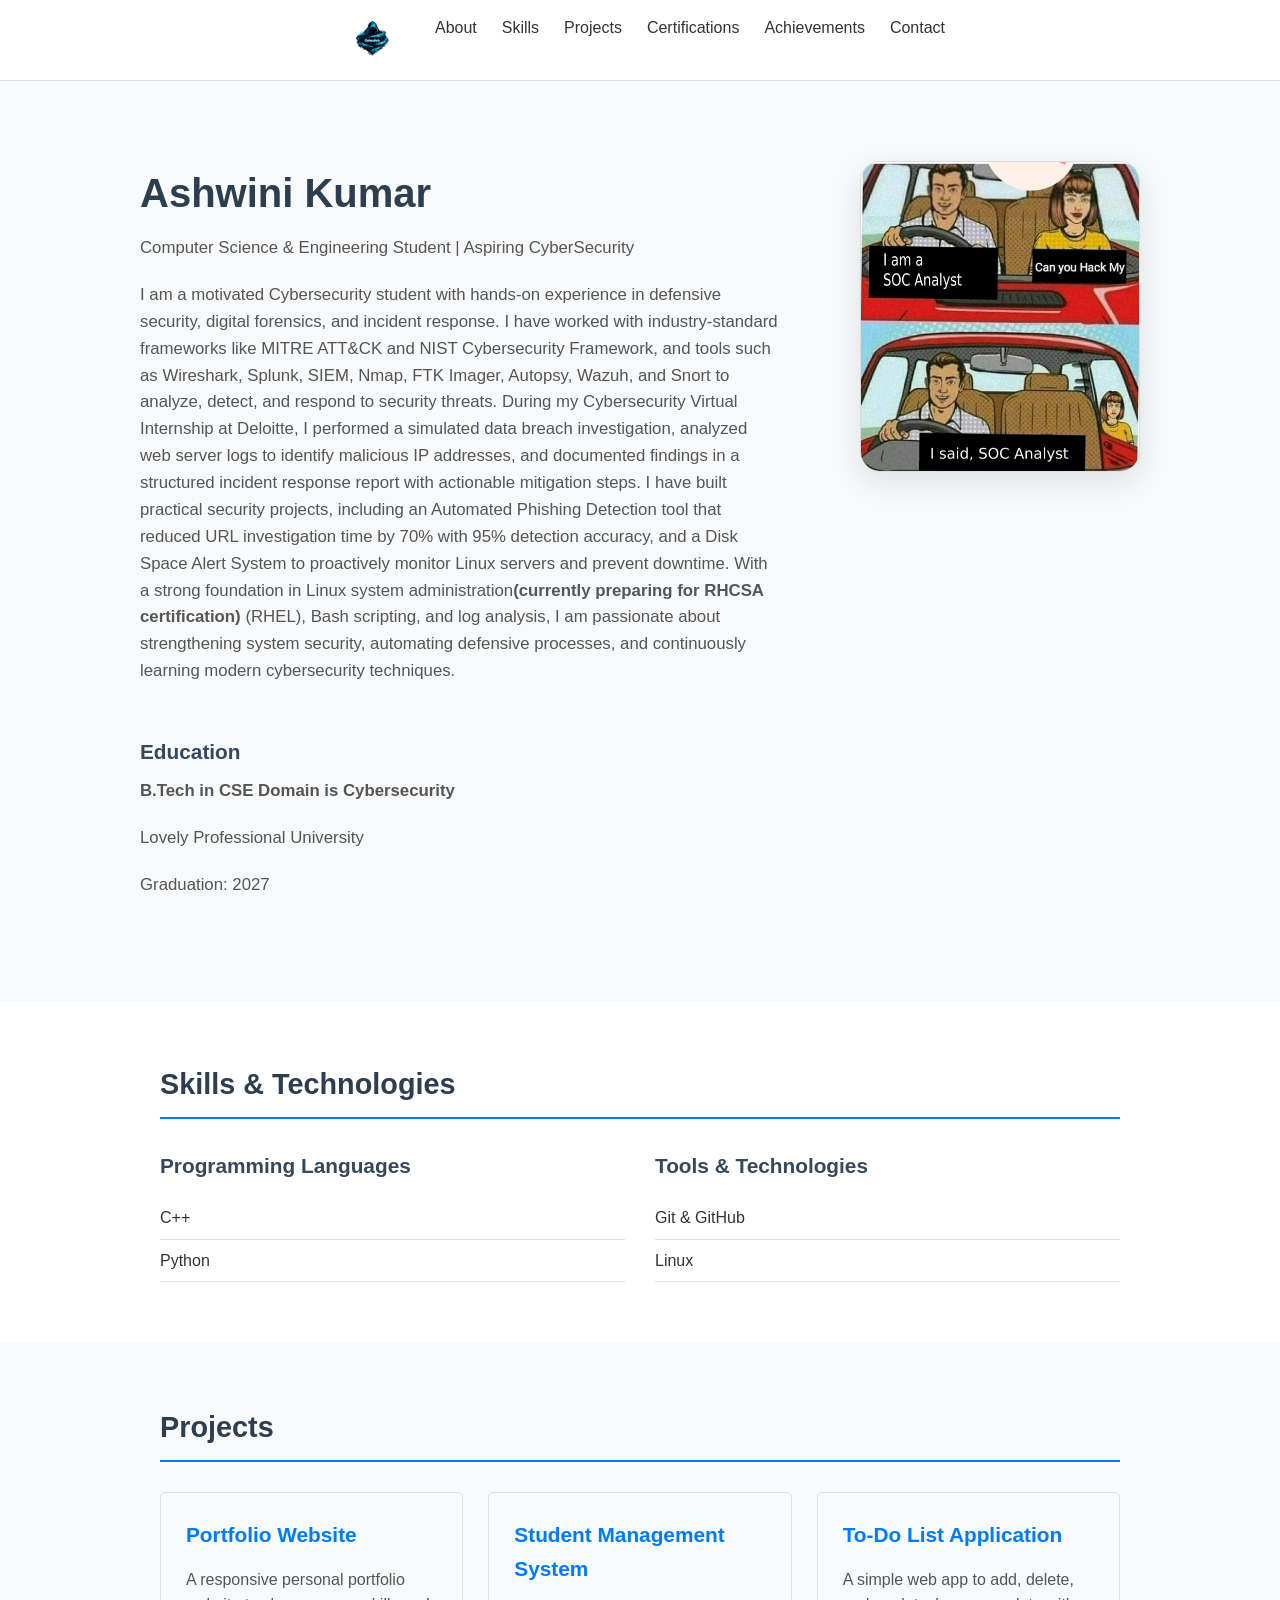
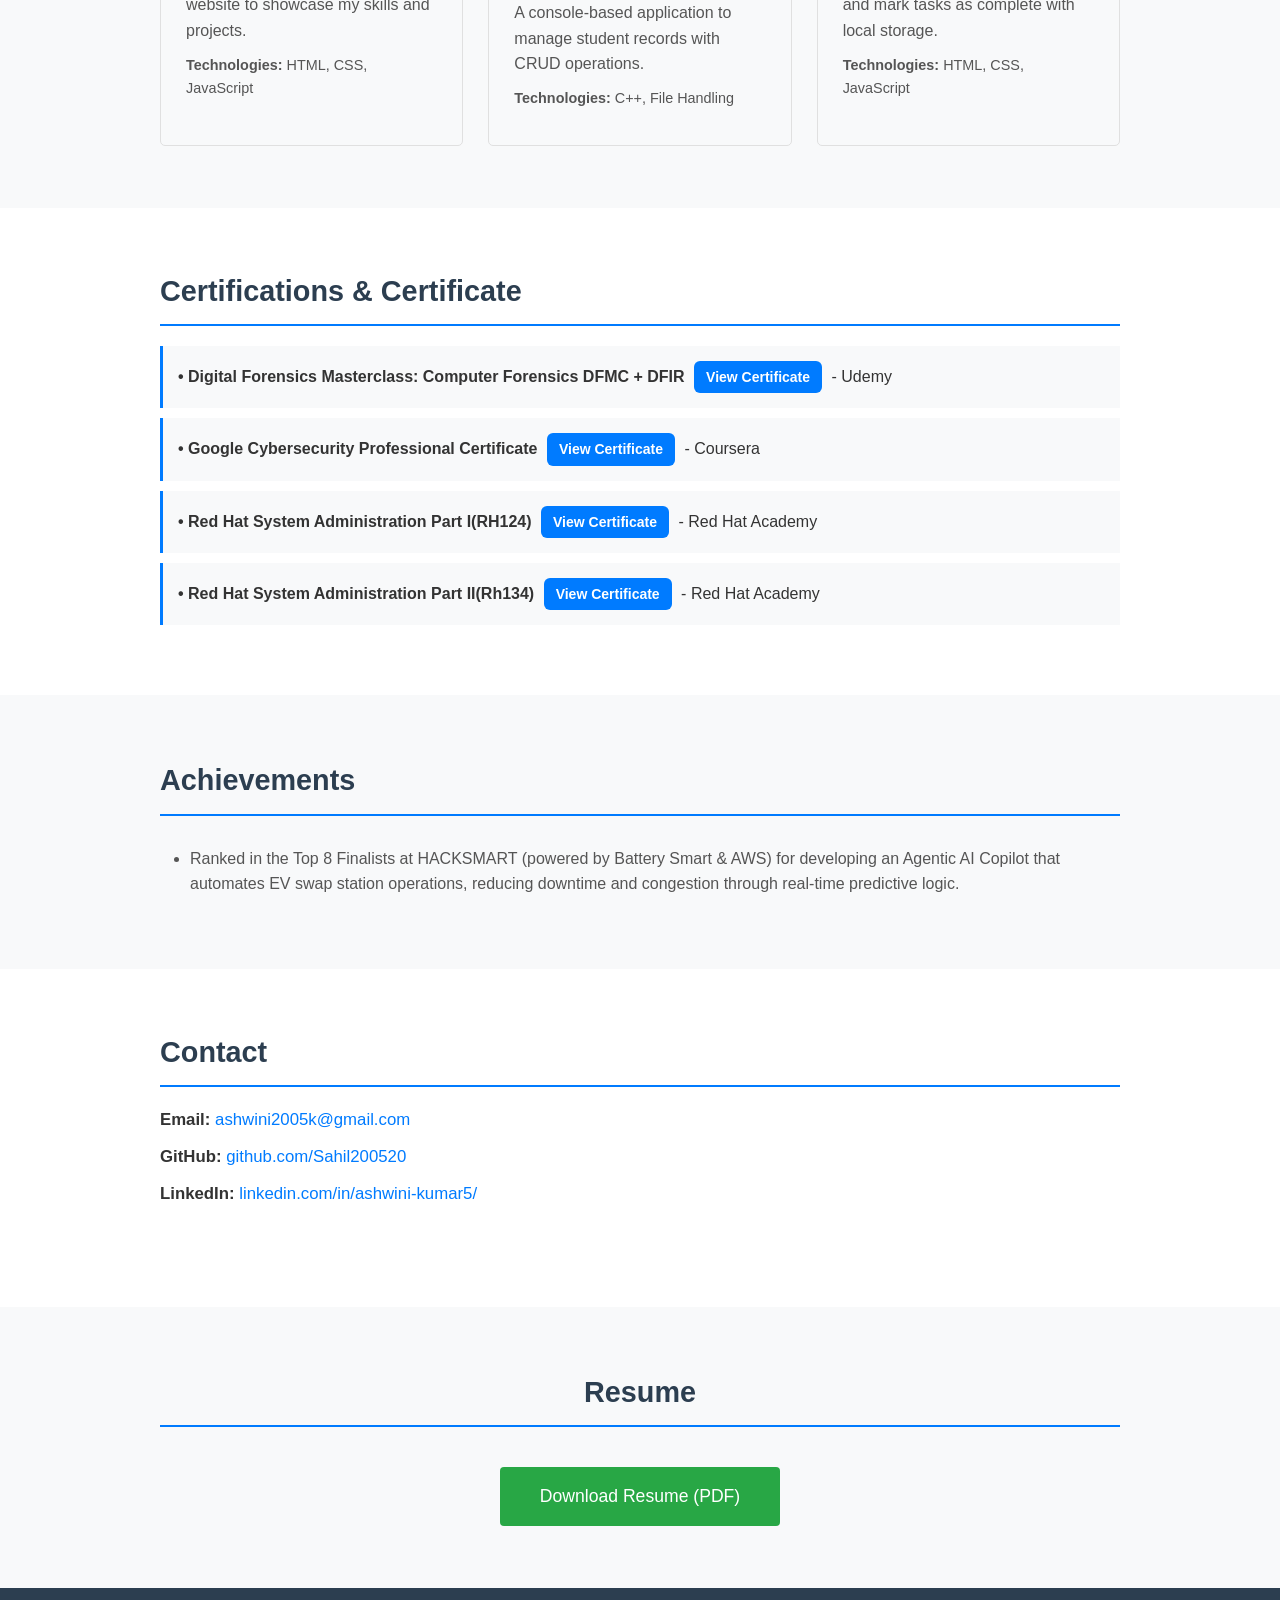
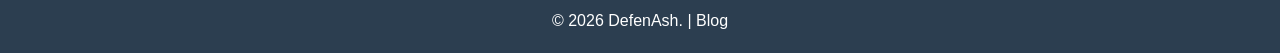
==== index.html @ 57b4921a "Added a logo" ====
<!DOCTYPE html>
<html lang="en">
<head>
    <meta charset="UTF-8">
    <meta name="viewport" content="width=device-width, initial-scale=1.0">
    <title>My Portfolio</title>
    <link rel="stylesheet" href="styles.css">
</head>
<body>
    <!-- Navigation -->
    <nav>
        <div class="container">
            <ul class="nav-links">
            <div class="logo">
                <a href="#about">
                <img src="logo.png" alt="DefenAsh Logo" class="site-logo">
                </a>
            </div>
                <li><a href="#about">About</a></li>
                <li><a href="#skills">Skills</a></li>
                <li><a href="#projects">Projects</a></li>
                <li><a href="#certifications">Certifications</a></li>
                <li><a href="#achievements">Achievements</a></li>
                <li><a href="#contact">Contact</a></li>
            </ul>
        </div>
    </nav>

    <!-- About Section -->
    <section id="about">
    <div class="container about-flex">
        <div class="about-text">
            <h1>Ashwini Kumar</h1>
            <p class="tagline">Computer Science & Engineering Student | Aspiring CyberSecurity </p>
            
            <p class="description">
                I am a motivated Cybersecurity student with hands-on experience in defensive security, digital forensics, and incident response. 
                I have worked with industry-standard frameworks like MITRE ATT&CK and NIST Cybersecurity Framework, and tools such as Wireshark, Splunk, SIEM, Nmap, FTK Imager, Autopsy, Wazuh, and Snort to analyze, detect, and respond to security threats.
                During my Cybersecurity Virtual Internship at Deloitte, I performed a simulated data breach investigation, analyzed web server logs to identify malicious IP addresses, and documented findings in a structured incident response report with actionable mitigation steps.
                I have built practical security projects, including an Automated Phishing Detection tool that reduced URL investigation time by 70% with 95% detection accuracy, 
                and a Disk Space Alert System to proactively monitor Linux servers and prevent downtime.
                With a strong foundation in Linux system administration<strong>(currently preparing for RHCSA certification)</strong> (RHEL), Bash scripting, and log analysis, 
                I am passionate about strengthening system security, automating defensive processes, and continuously learning modern cybersecurity techniques.
            </p>

            <div class="info-grid">
                <div class="education">
                    <h3>Education</h3>
                    <p><strong>B.Tech in CSE Domain is Cybersecurity</strong></p>
                    <p>Lovely Professional University</p>
                    <p>Graduation: 2027</p>
                </div>
            </div>
        </div>

        <div class="about-image">
            <img src="profile.jpg" alt="Ashwini Kumar" class="profile-img">
        </div>
    </div>
</section>

    <!-- Skills Section -->
    <section id="skills">
        <div class="container">
            <h2>Skills & Technologies</h2>
            <div class="skills-grid">
                <div class="skill-category">
                    <h3>Programming Languages</h3>
                    <ul>
                        <!-- <li>C</li> -->
                        <li>C++</li>
                        <li>Python</li>
                        <!-- <li>HTML</li> -->
                        <!-- <li>CSS</li> -->
                        <!-- <li>JavaS</li> -->
                    </ul>
                </div>
                <div class="skill-category">
                    <h3>Tools & Technologies</h3>
                    <ul>
                        <li>Git & GitHub</li>
                        <!-- <li>VS Code</li> -->
                        <!-- <li>MySQL</li> -->
                        <li>Linux</li>
                        <!-- <li>React (Learning)</li> -->
                    </ul>
                </div>
            </div>
        </div>
    </section>

    <!-- Projects Section -->
    <section id="projects">
        <div class="container">
            <h2>Projects</h2>
            <div class="projects-grid">
                <div class="project-card">
                    <h3>Portfolio Website</h3>
                    <p>A responsive personal portfolio website to showcase my skills and projects.</p>
                    <p class="tech-used"><strong>Technologies:</strong> HTML, CSS, JavaScript</p>
                </div>
                <div class="project-card">
                    <h3>Student Management System</h3>
                    <p>A console-based application to manage student records with CRUD operations.</p>
                    <p class="tech-used"><strong>Technologies:</strong> C++, File Handling</p>
                </div>
                <div class="project-card">
                    <h3>To-Do List Application</h3>
                    <p>A simple web app to add, delete, and mark tasks as complete with local storage.</p>
                    <p class="tech-used"><strong>Technologies:</strong> HTML, CSS, JavaScript</p>
                </div>
            </div>
        </div>
    </section>

    <!-- Certifications Section -->
    <section id="certifications">
        <div class="container">
            <h2>Certifications & Certificate</h2>
            <ul class="cert-list">
                <li>
                    <strong>•	Digital Forensics Masterclass: Computer Forensics DFMC + DFIR </strong> 
                    <a href="https://www.udemy.com/certificate/UC-c4a059cb-ce7a-4dc9-9d94-856554e23d45/" target="_blank" class="cert-btn">View Certificate</a> - Udemy
                </li>
                <li>
                    <strong>•	Google Cybersecurity Professional Certificate  </strong> 
                    <a href="https://www.coursera.org/account/accomplishments/specialization/certificate/JTK2IWS5VKWH" target="_blank" class="cert-btn">View Certificate</a> - Coursera
                </li>
                <li>
                    <strong>•	Red Hat System Administration Part I(RH124) </strong>
                    <a href="https://www.credly.com/earner/earned/badge/f41f0ef1-5e3b-4494-9094-111d00a37d92" target="_blank" class="cert-btn">View Certificate</a> - Red Hat Academy
                </li>
                <li>
                    <strong>•	Red Hat System Administration Part II(Rh134) </strong>
                    <a href="https://www.credly.com/earner/earned/badge/ca8912e6-0de5-4b38-ae24-ec6f31b49dca" target="_blank" class="cert-btn">View Certificate</a> - Red Hat Academy
                </li>
            </ul>
        </div>
    </section>

    <!-- Achievements Section -->
    <section id="achievements">
        <div class="container">
            <h2>Achievements</h2>
            <ul class="achievements-list">
                <li>Ranked in the Top 8 Finalists at HACKSMART (powered by Battery Smart & AWS) for developing an Agentic AI Copilot that automates EV swap station operations, 
                    reducing downtime and congestion through real-time predictive logic.</li>
            </ul>
        </div>
    </section>

    <!-- Contact Section -->
    <section id="contact">
        <div class="container">
            <h2>Contact</h2>
            <div class="contact-info">
                <p><strong>Email:</strong> <a href="mailto:your.email@example.com">ashwini2005k@gmail.com</a></p>
                <p><strong>GitHub:</strong> <a href="https://github.com/Sahil200520" target="_blank">github.com/Sahil200520</a></p>
                <p><strong>LinkedIn:</strong> <a href="https://www.linkedin.com/in/ashwini-kumar5/" target="_blank">linkedin.com/in/ashwini-kumar5/</a></p>
            </div>
            <div class="contact-form">
                <!-- <h3>Send a Message</h3> 
                    <form id="contactForm">
                    <input type="text" id="name" placeholder="Your Name" required>
                    <input type="email" id="email" placeholder="Your Email" required>
                    <textarea id="message" placeholder="Your Message" rows="5" required></textarea>
                    <button type="submit">Send Message</button>
                </form> -->
            </div>
        </div>
    </section>

    <!-- Resume Section -->
    <section id="resume">
        <div class="container">
            <h2>Resume</h2>
            <a href="resume.pdf" class="resume-btn" download>Download Resume (PDF)</a>
        </div>
    </section>

    <!-- Footer -->
    <footer>
        <div class="container">
            <p>&copy; 2026 DefenAsh.  | <a href="https://medium.com/@ashwini2005k" style="color: inherit; text-decoration: none;">Blog</a></p></p>
        </div>
    </footer>

    <script src="script.js"></script>
</body>
</html>
---- styles.css ----
/* Reset and Base Styles */
* {
    margin: 0;
    padding: 0;
    box-sizing: border-box;
}

body {
    font-family: 'Arial', sans-serif;
    line-height: 1.6;
    color: #333;
    background-color: #f8f9fa;
}

.container {
    max-width: 1000px;
    margin: 0 auto;
    padding: 0 20px;
}

/* Navigation */
nav {
    background-color: #ffffff;
    padding: 15px 0;
    border-bottom: 1px solid #e0e0e0;
    position: sticky;
    top: 0;
    z-index: 100;
}

.nav-links {
    list-style: none;
    display: flex;
    justify-content: center;
    flex-wrap: wrap;
    gap: 25px;
}

.nav-links a {
    text-decoration: none;
    color: #333;
    font-weight: 500;
    transition: color 0.3s;
}

.nav-links a:hover {
    color: #007bff;
}

/* Sections */
section {
    padding: 60px 0;
    background-color: #ffffff;
    margin-bottom: 2px;
}

section:nth-child(even) {
    background-color: #f8f9fa;
}

h1 {
    font-size: 2.5em;
    margin-bottom: 10px;
    color: #2c3e50;
}

h2 {
    font-size: 1.8em;
    margin-bottom: 20px;
    color: #2c3e50;
    border-bottom: 2px solid #007bff;
    padding-bottom: 10px;
}

h3 {
    font-size: 1.3em;
    margin-bottom: 10px;
    color: #34495e;
}

/* About Section */
#about h2 {
    font-size: 1.3em;
    color: #555;
    font-weight: 400;
    margin-bottom: 20px;
    border-bottom: none;
}

#about p {
    margin-bottom: 20px;
    font-size: 1.05em;
    color: #555;
}

.education, .career-interest {
    margin-top: 30px;
}

/* Skills Section */
.skills-grid {
    display: grid;
    grid-template-columns: repeat(auto-fit, minmax(250px, 1fr));
    gap: 30px;
    margin-top: 30px;
}

.skill-category ul {
    list-style: none;
    margin-top: 15px;
}

.skill-category li {
    padding: 8px 0;
    border-bottom: 1px solid #e0e0e0;
}

/* Projects Section */
.projects-grid {
    display: grid;
    grid-template-columns: repeat(auto-fit, minmax(280px, 1fr));
    gap: 25px;
    margin-top: 30px;
}

.project-card {
    background-color: #f8f9fa;
    padding: 25px;
    border-radius: 5px;
    border: 1px solid #e0e0e0;
}

.project-card h3 {
    color: #007bff;
    margin-bottom: 15px;
}

.project-card p {
    margin-bottom: 10px;
    color: #555;
}

.tech-used {
    font-size: 0.9em;
    color: #666;
}

/* Certifications Section */
.cert-list {
    list-style: none;
    margin-top: 20px;
}

.cert-list li {
    padding: 15px;
    margin-bottom: 10px;
    background-color: #f8f9fa;
    border-left: 3px solid #007bff;
}

/* Achievements Section */
.achievements-list {
    list-style: disc;
    margin-left: 30px;
    margin-top: 20px;
}

.achievements-list li {
    padding: 10px 0;
    color: #555;
}

/* Contact Section */
.contact-info {
    margin-bottom: 40px;
}

.contact-info p {
    margin-bottom: 10px;
    font-size: 1.05em;
}

.contact-info a {
    color: #007bff;
    text-decoration: none;
}

.contact-info a:hover {
    text-decoration: underline;
}

.contact-form {
    max-width: 600px;
}

.contact-form h3 {
    margin-bottom: 20px;
}

.contact-form input,
.contact-form textarea {
    width: 100%;
    padding: 12px;
    margin-bottom: 15px;
    border: 1px solid #ddd;
    border-radius: 4px;
    font-family: 'Arial', sans-serif;
    font-size: 1em;
}

.contact-form button {
    background-color: #007bff;
    color: white;
    padding: 12px 30px;
    border: none;
    border-radius: 4px;
    cursor: pointer;
    font-size: 1em;
}

.contact-form button:hover {
    background-color: #0056b3;
}

/* Resume Section */
#resume {
    text-align: center;
}

.resume-btn {
    display: inline-block;
    background-color: #28a745;
    color: white;
    padding: 15px 40px;
    text-decoration: none;
    border-radius: 4px;
    margin-top: 20px;
    font-size: 1.1em;
}

.resume-btn:hover {
    background-color: #218838;
}

/* Footer */
footer {
    background-color: #2c3e50;
    color: white;
    text-align: center;
    padding: 20px 0;
}

/* Mobile Responsive */
@media (max-width: 768px) {
    h1 {
        font-size: 2em;
    }

    h2 {
        font-size: 1.5em;
    }

    .nav-links {
        gap: 15px;
        font-size: 0.9em;
    }

    section {
        padding: 40px 0;
    }

    .skills-grid,
    .projects-grid {
        grid-template-columns: 1fr;
    }
}

@media (max-width: 480px) {
    h1 {
        font-size: 1.6em;
    }

    .nav-links {
        flex-direction: column;
        gap: 10px;
    }

    .container {
        padding: 0 15px;
    }
}

/* About Section Flex Layout */
.about-flex {
    display: flex;
    justify-content: space-between;
    align-items: flex-start;
    gap: 40px;
    padding: 20px 0;
}

.about-text {
    flex: 2;
}

.tagline {
    font-size: 1.2rem;
    color: #666;
    margin-bottom: 20px;
}

.description {
    font-size: 1.05rem;
    line-height: 1.6;
    color: #444;
    margin-bottom: 30px;
}

.info-grid {
    display: flex;
    gap: 50px;
}

/* Image Styling - Exactly like your screenshot */
.about-image {
    flex: 1;
    display: flex;
    justify-content: flex-end;
}

.profile-img {
    width: 280px; /* Size adjust kar sakte hain */
    height: auto;
    border-radius: 20px; /* Screenshot jaisa rounded corners */
    box-shadow: 0 10px 30px rgba(0, 0, 0, 0.1); /* Halka shadow */
    border: 1px solid #ddd;
    object-fit: cover;
}

/* Mobile Responsive */
@media (max-width: 768px) {
    .about-flex {
        flex-direction: column-reverse;
        text-align: center;
    }
    .info-grid {
        flex-direction: column;
        gap: 20px;
    }
    .about-image {
        justify-content: center;
        margin-bottom: 30px;
    }
}
.cert-btn {
    background-color: #007bff; /* Blue color */
    color: white !important; /* Text color white */
    padding: 5px 12px; /* Button ke andar ki jagah */
    text-decoration: none; /* Underline hatane ke liye */
    border-radius: 6px; /* Corners ko round karne ke liye */
    font-size: 14px;
    font-weight: bold;
    display: inline-block;
    transition: background-color 0.3s ease; /* Smooth hover effect */
    margin: 0 5px;
}

.cert-btn:hover {
    background-color: #0056b3; /* Hover karne par dark blue */
    color: white;
}

.logo-container {
    padding: 10px;
}

.site-logo {
    height: 50px;    /* Aap apne hisaab se height adjust kar sakte hain */
    width: auto;      /* Isse logo ka ratio nahi bigdega */
    display: block;
    transition: transform 0.3s ease; /* Hover effect ke liye */
}

.site-logo:hover {
    transform: scale(1.1); /* Mouse le jaane par halka bada hoga */
}
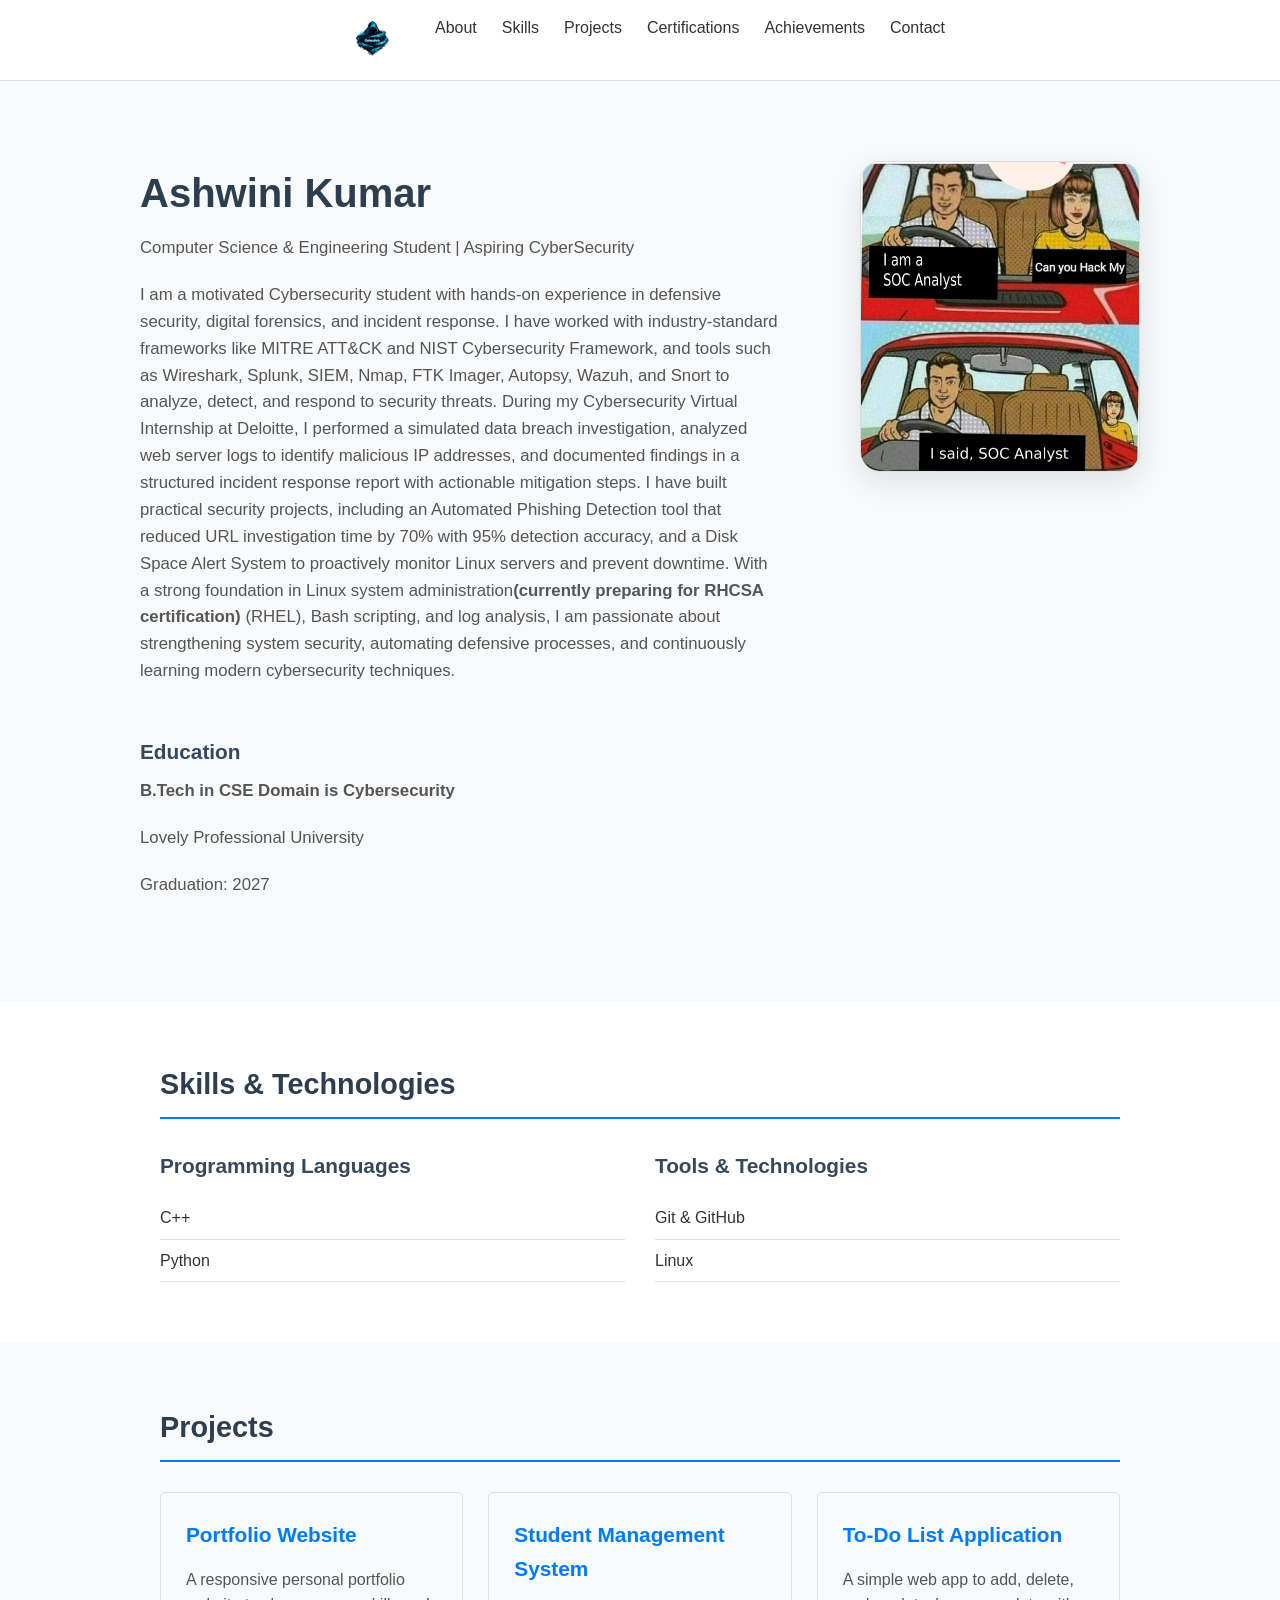
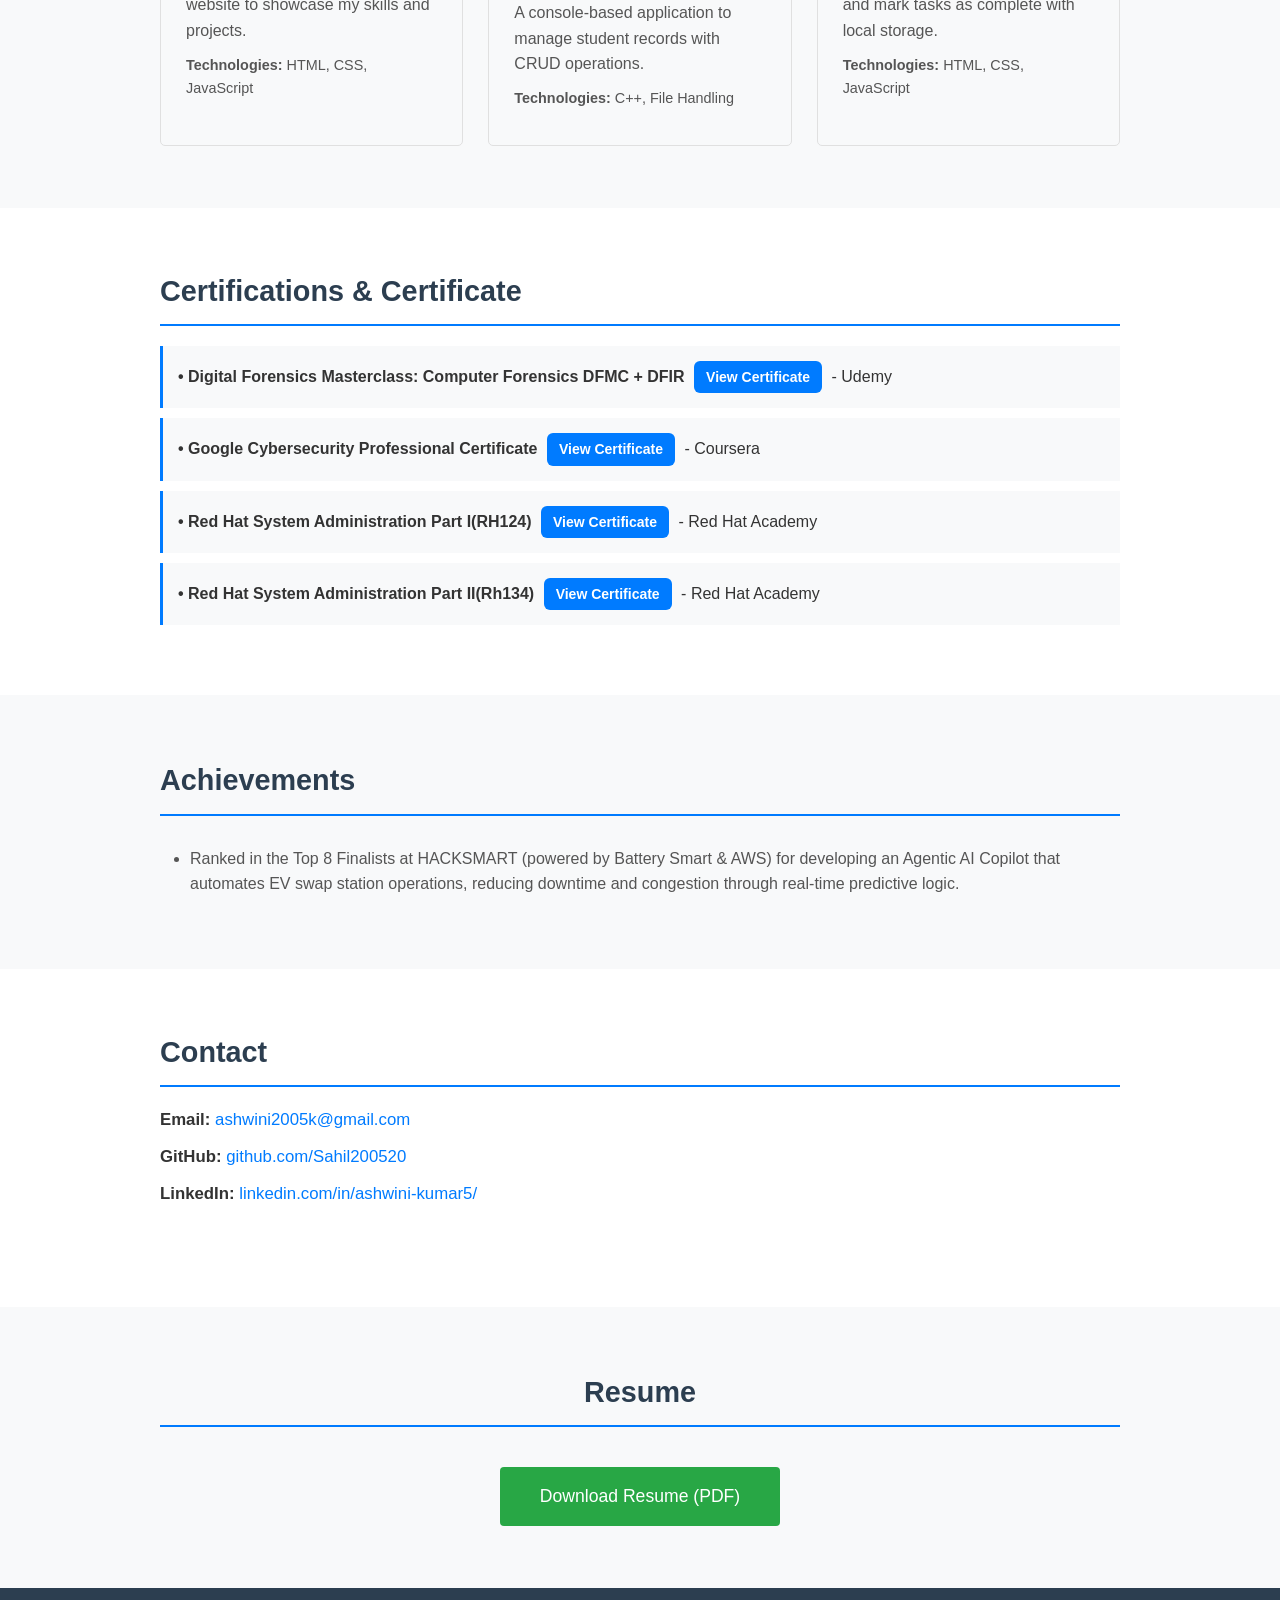
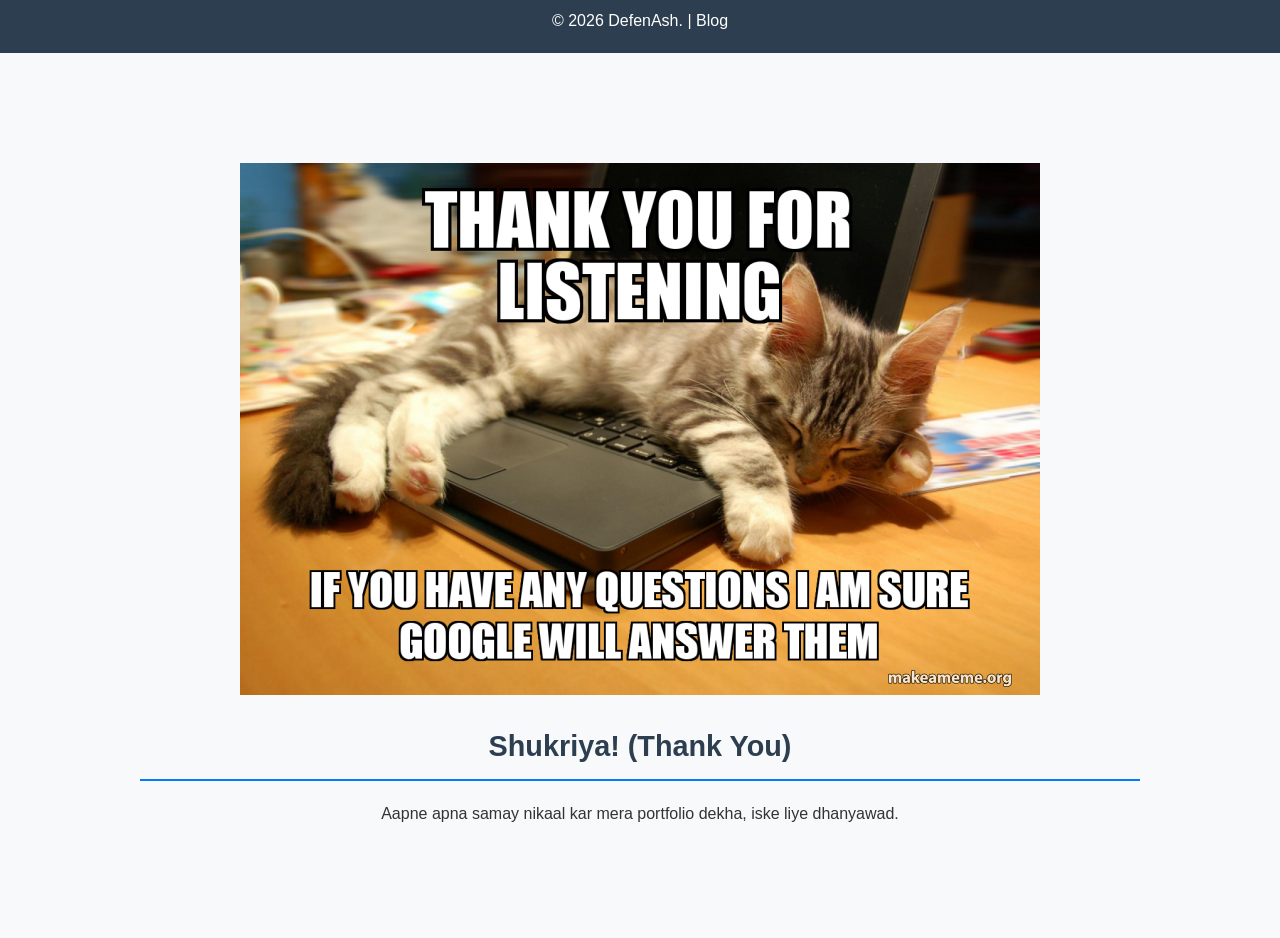
==== commit cef39285: "Added the new Image of the Thank-you at the last" ====
--- a/index.html
+++ b/index.html
@@ -185,6 +185,14 @@
         </div>
     </footer>
 
+    <section id="thank-you" class="thank-you-section">
+        <div class="container" style="text-align: center; padding: 50px 0;">
+            <img src="thank-you.png" alt="Thank You" class="thank-you-img">
+            <h2 style="margin-top: 20px;">Shukriya! (Thank You)</h2>
+            <p>Aapne apna samay nikaal kar mera portfolio dekha, iske liye dhanyawad.</p>
+        </div>
+    </section>
+
     <script src="script.js"></script>
 </body>
 </html>
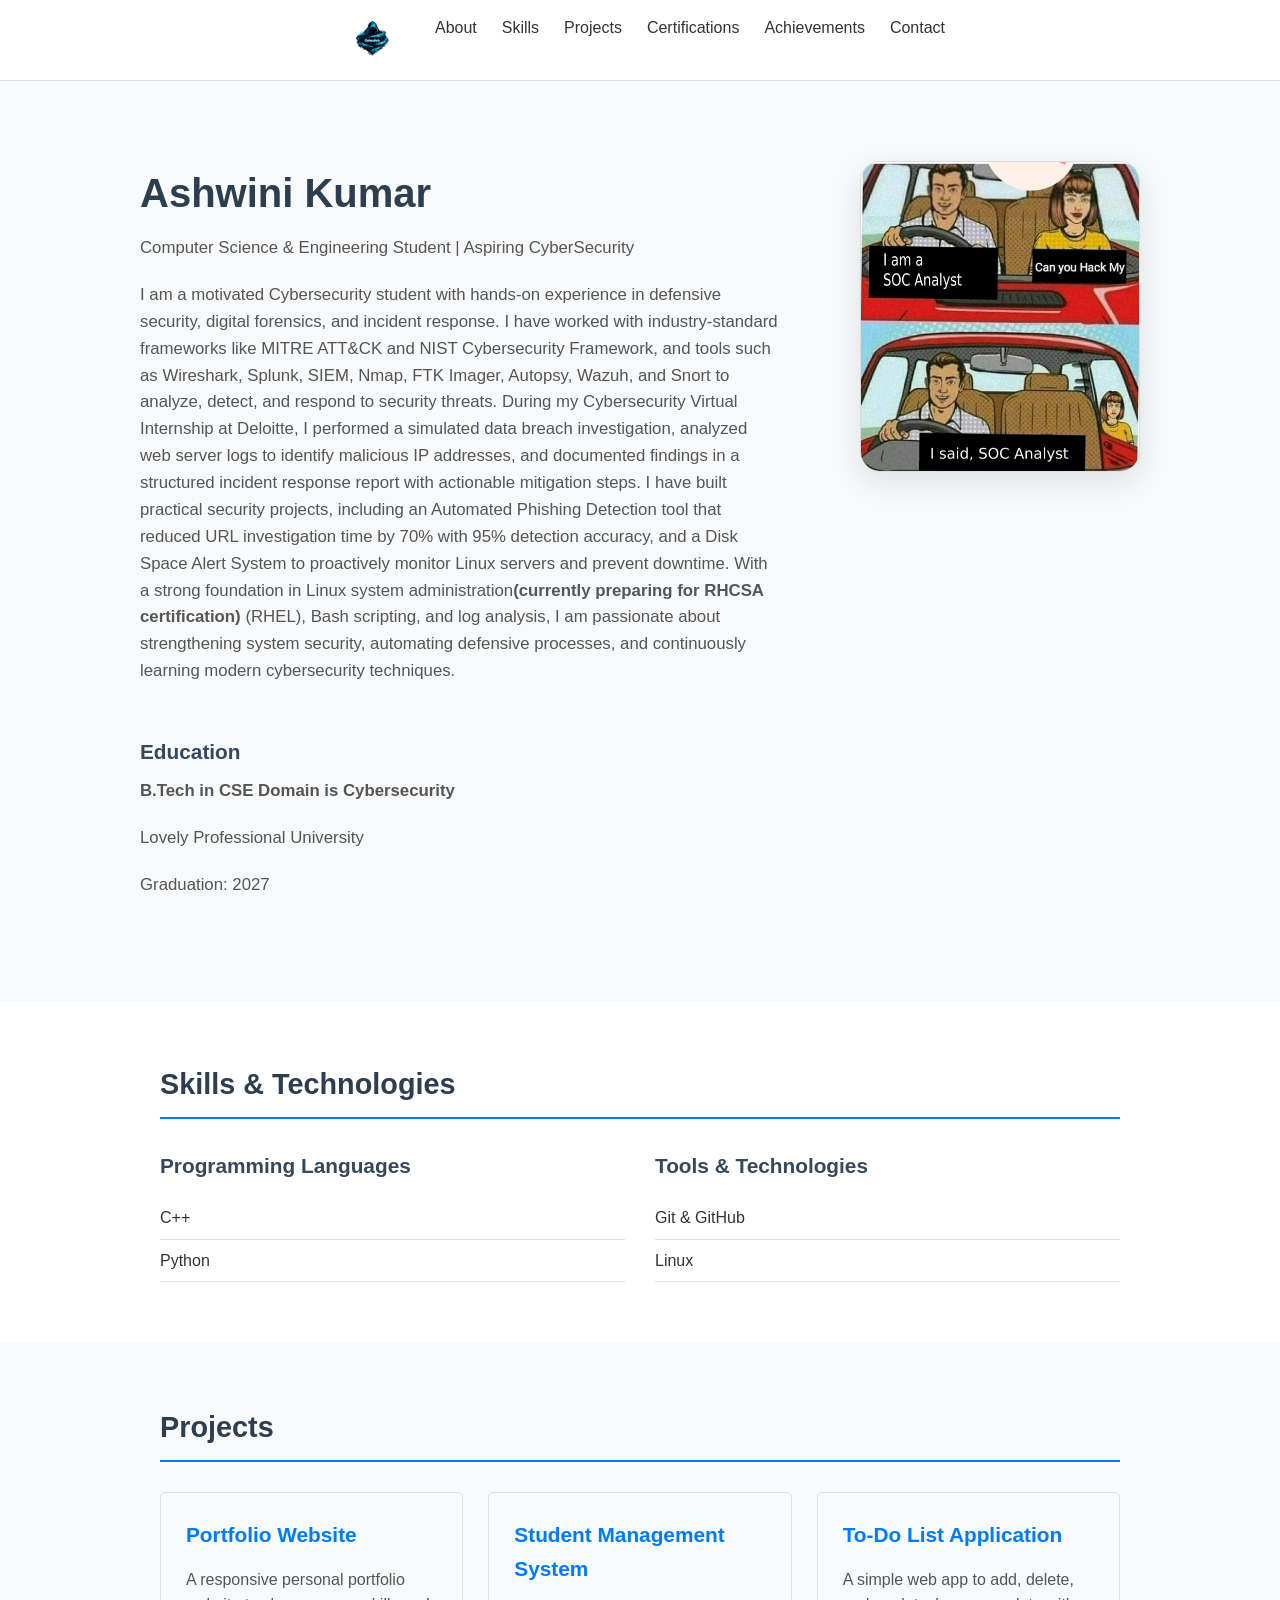
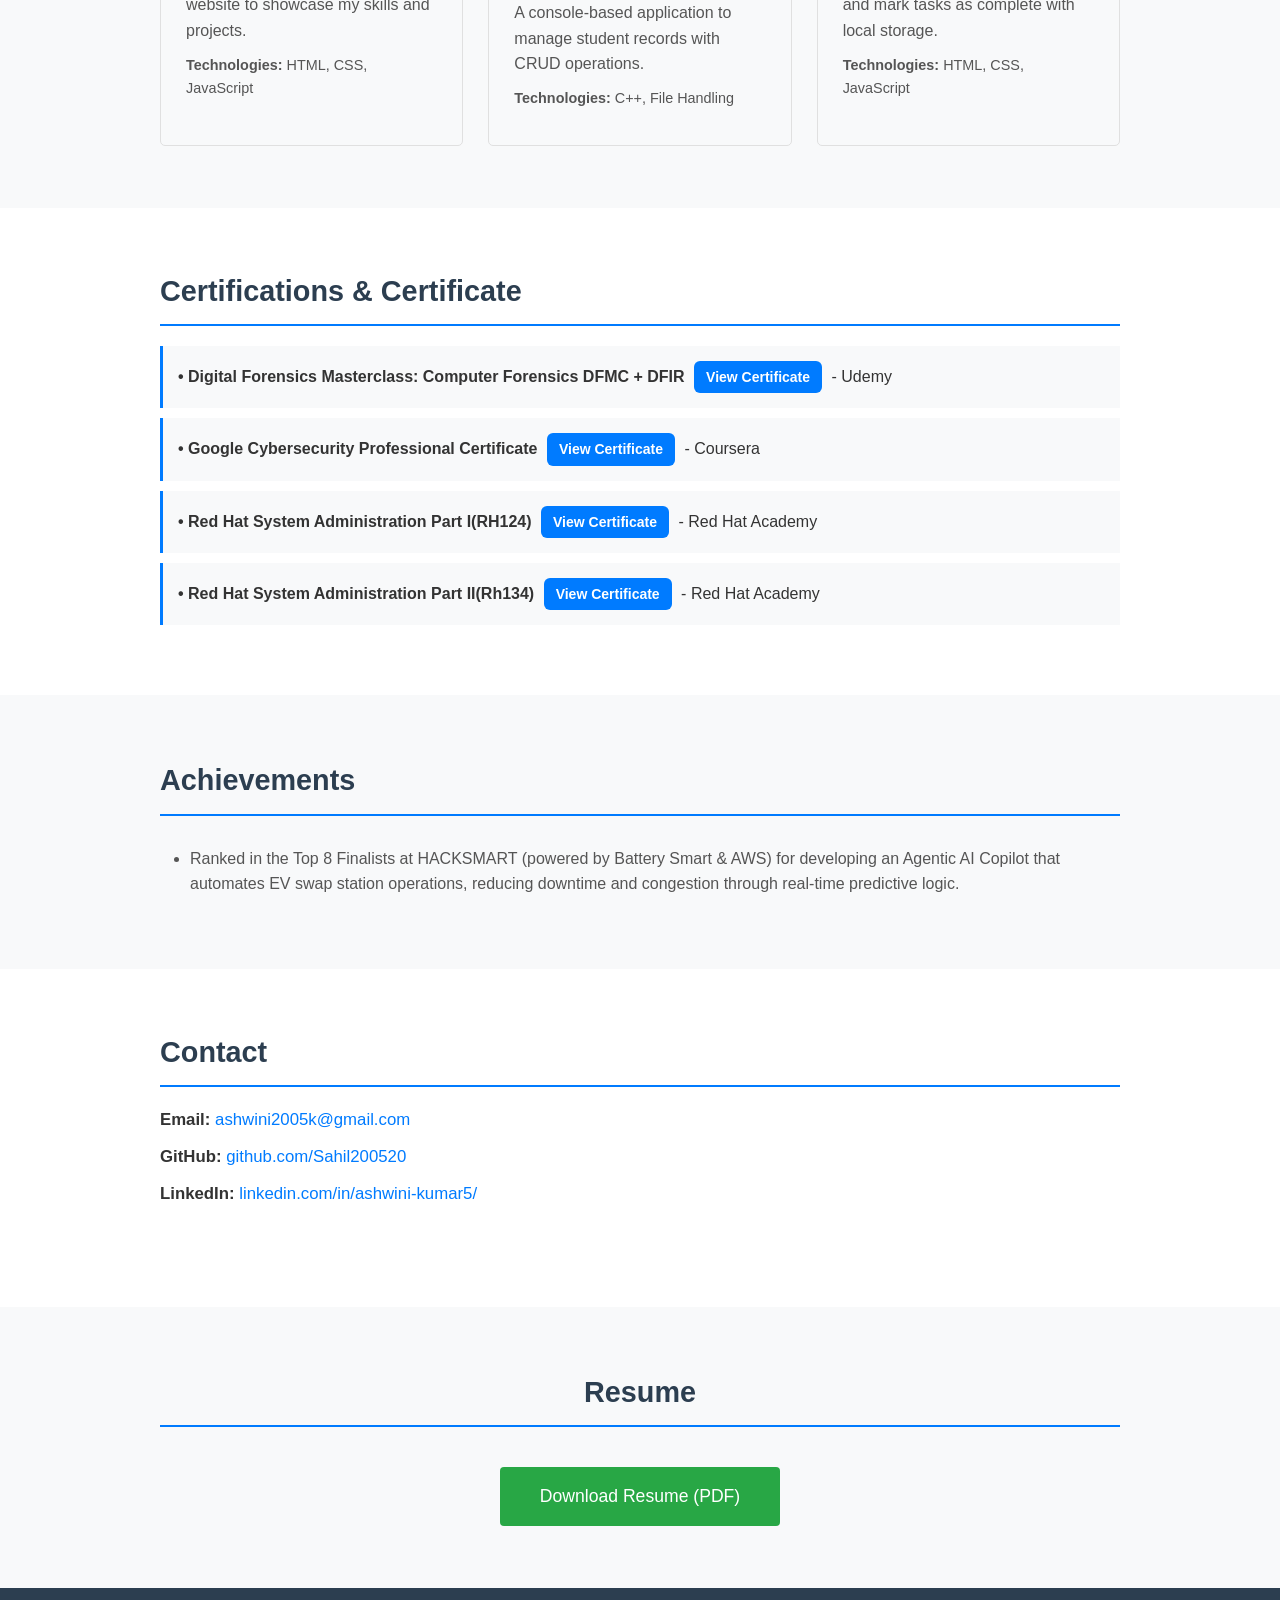
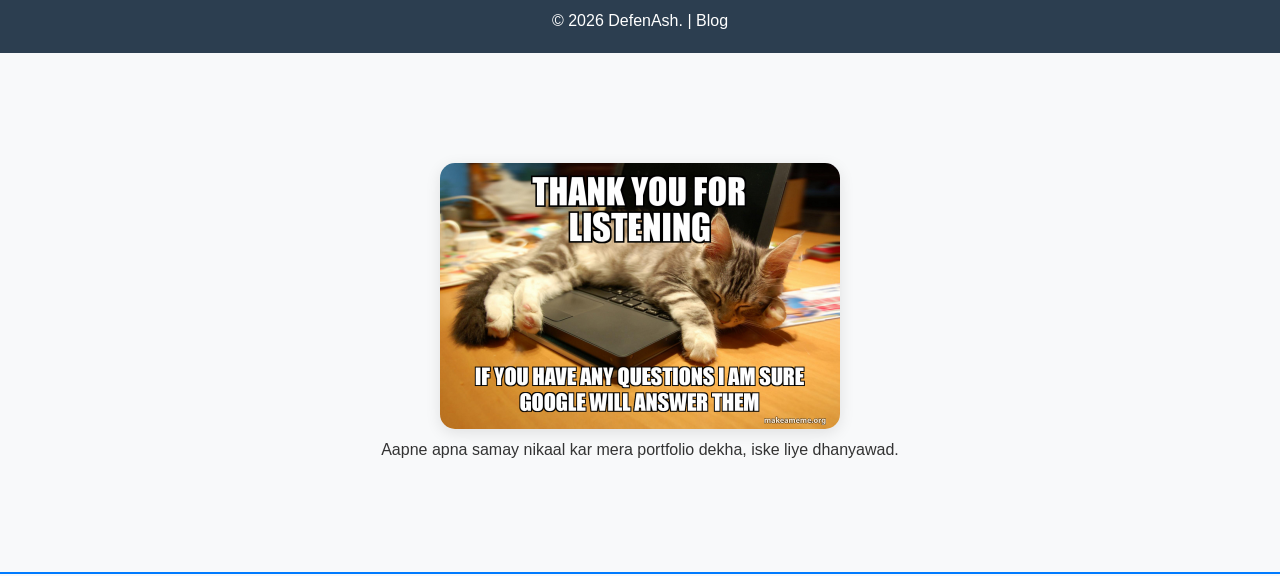
==== commit b0713273: "Adjesting the size of the image" ====
--- a/index.html
+++ b/index.html
@@ -188,7 +188,7 @@
     <section id="thank-you" class="thank-you-section">
         <div class="container" style="text-align: center; padding: 50px 0;">
             <img src="thank-you.png" alt="Thank You" class="thank-you-img">
-            <h2 style="margin-top: 20px;">Shukriya! (Thank You)</h2>
+            <!-- <h2 style="margin-top: 20px;">Shukriya! (Thank You)</h2> -->
             <p>Aapne apna samay nikaal kar mera portfolio dekha, iske liye dhanyawad.</p>
         </div>
     </section>
--- a/styles.css
+++ b/styles.css
@@ -383,4 +383,16 @@
 
 .site-logo:hover {
     transform: scale(1.1); /* Mouse le jaane par halka bada hoga */
+}
+.thank-you-section {
+    background-color: #f4f4f4; /* Light gray background */
+    border-bottom: 2px solid #007bff; /* Optional blue line */
+}
+
+.thank-you-img {
+    max-width: 400px; /* Image ka size control karne ke liye */
+    width: 100%;
+    height: auto;
+    border-radius: 15px;
+    box-shadow: 0 4px 15px rgba(0,0,0,0.1);
 }
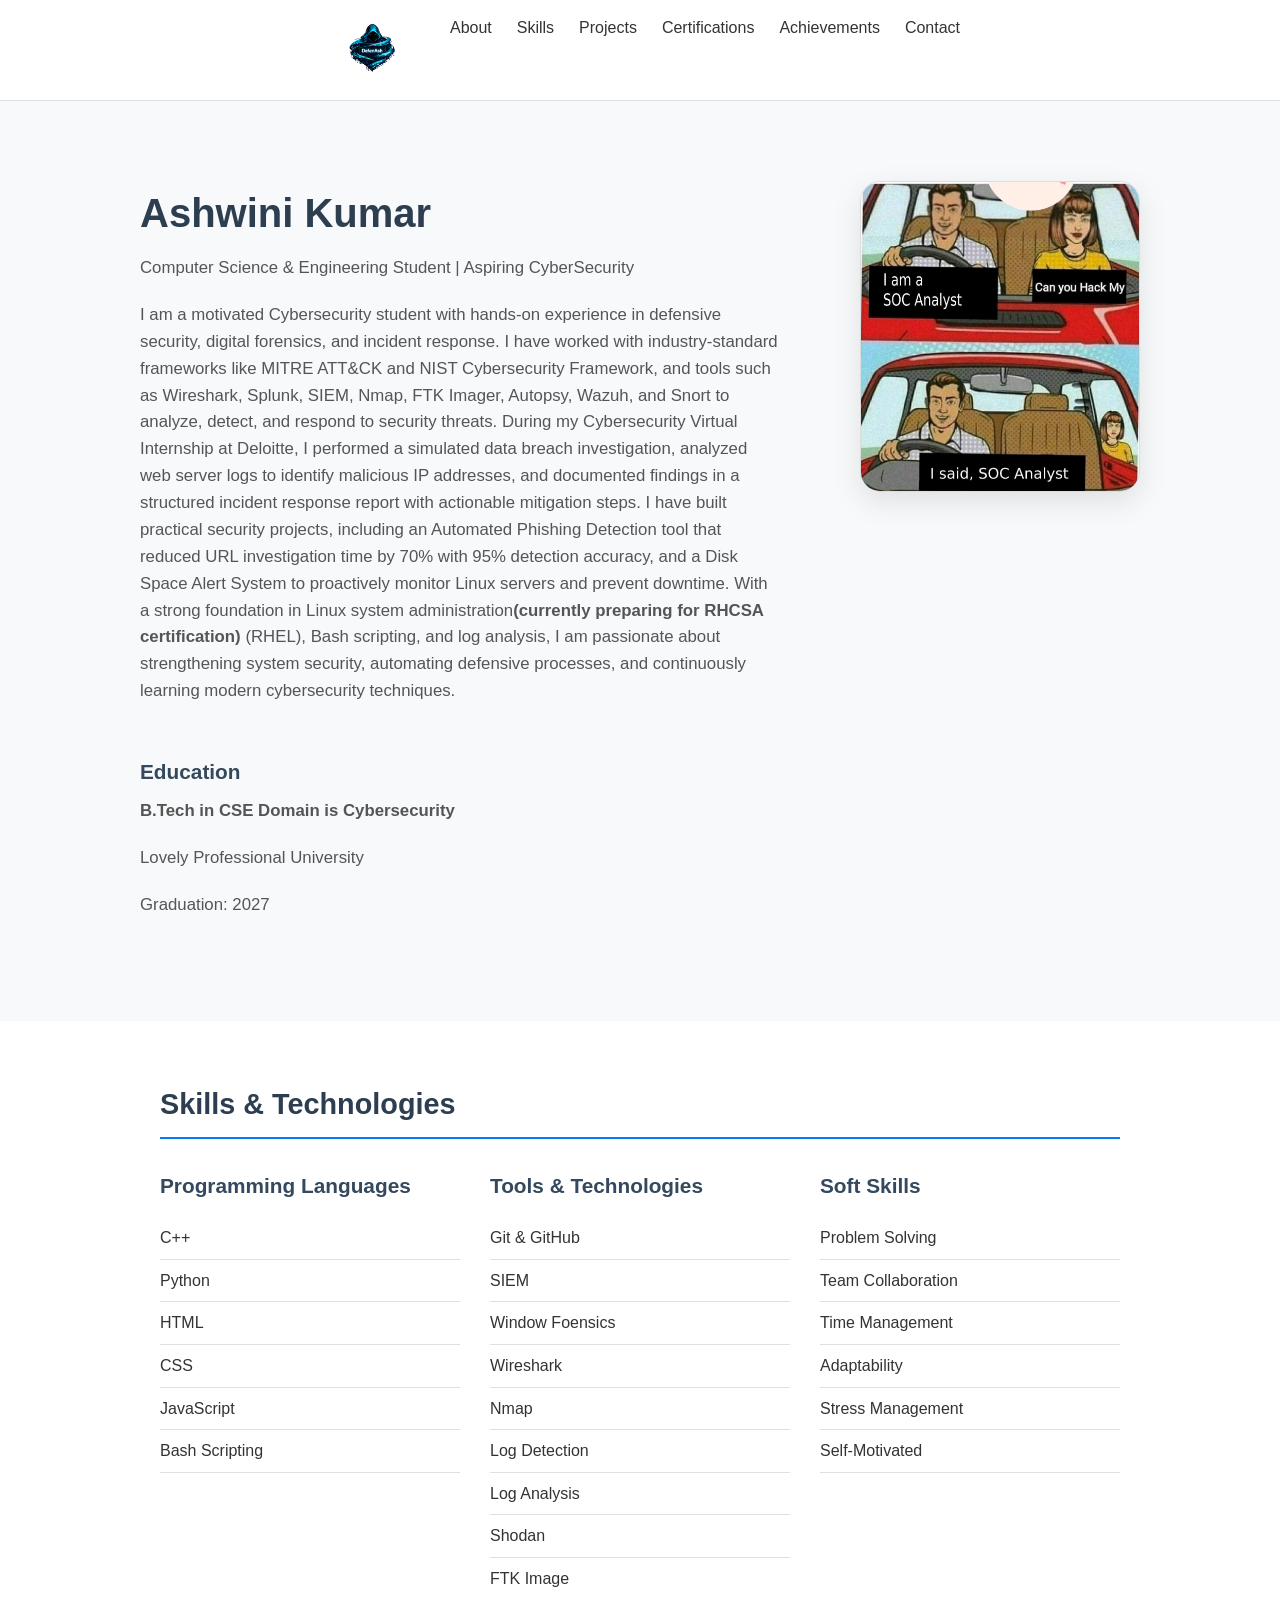
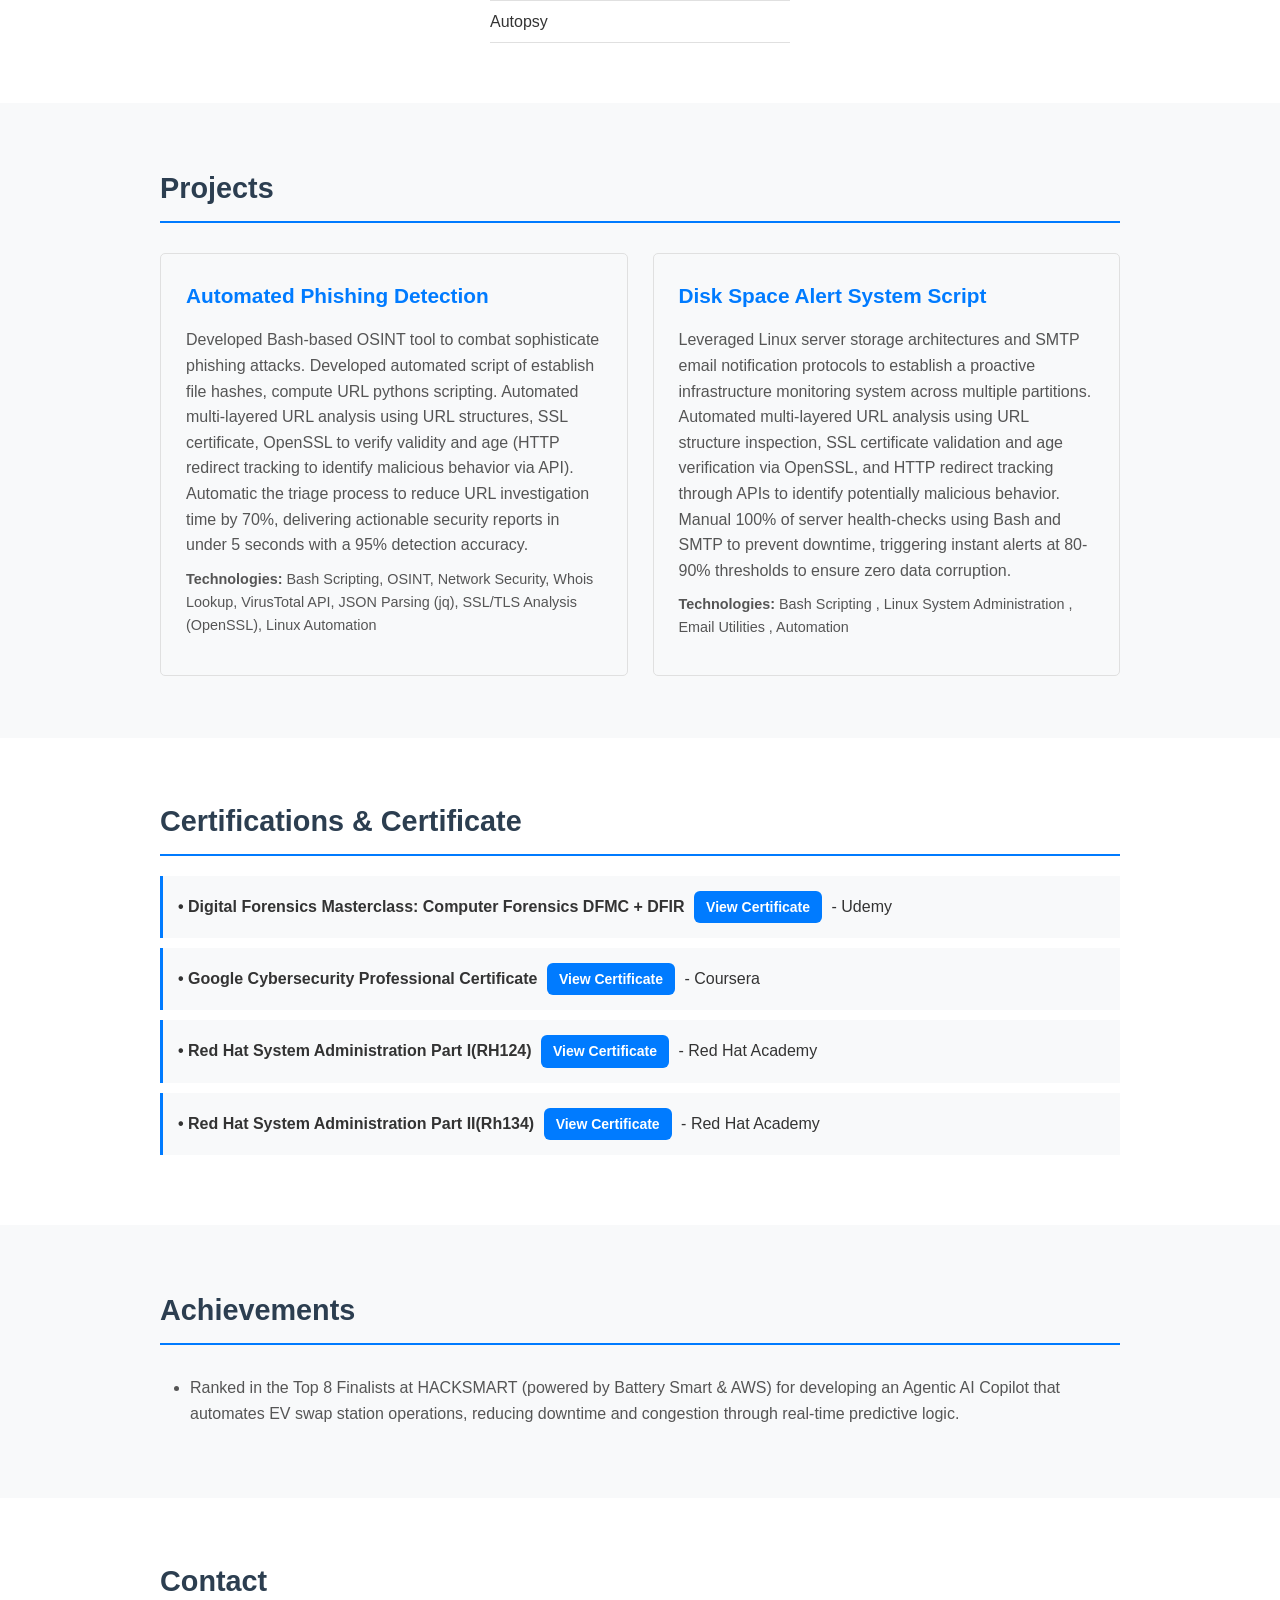
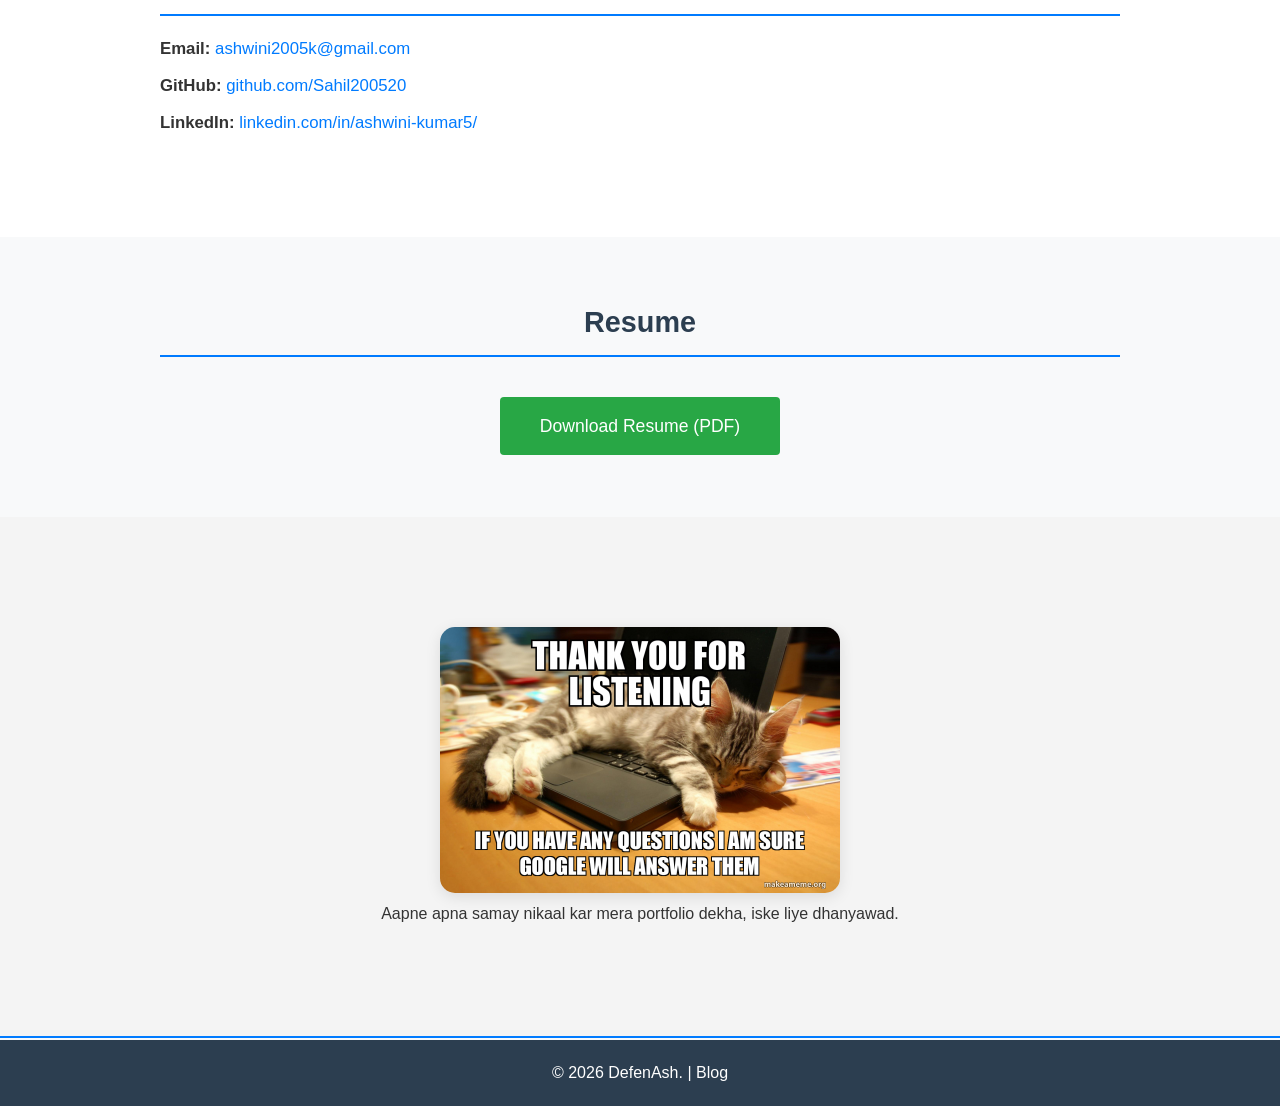
==== commit e1332258: "mene project aad kiya hai" ====
--- a/index.html
+++ b/index.html
@@ -9,7 +9,7 @@
 <body>
     <!-- Navigation -->
     <nav>
-        <div class="container">
+        <div class="container nav-wrapper">
             <ul class="nav-links">
             <div class="logo">
                 <a href="#about">
@@ -70,19 +70,39 @@
                         <!-- <li>C</li> -->
                         <li>C++</li>
                         <li>Python</li>
-                        <!-- <li>HTML</li> -->
-                        <!-- <li>CSS</li> -->
-                        <!-- <li>JavaS</li> -->
+                        <li>HTML</li>
+                        <li>CSS</li>
+                        <li>JavaScript</li>
+                        <li>Bash Scripting</li>
+                        <!-- <li></li> -->
                     </ul>
                 </div>
                 <div class="skill-category">
                     <h3>Tools & Technologies</h3>
                     <ul>
                         <li>Git & GitHub</li>
-                        <!-- <li>VS Code</li> -->
-                        <!-- <li>MySQL</li> -->
-                        <li>Linux</li>
-                        <!-- <li>React (Learning)</li> -->
+                        <li>SIEM</li>
+                        <li>Window Foensics</li>
+                        <li>Wireshark</li>
+                        <li>Nmap</li>
+                        <li>Log Detection</li>
+                        <li>Log Analysis</li>
+                        <li>Shodan</li>
+                        <li>FTK Image</li>
+                        <li>Autopsy</li>
+                        <!-- <li> </li> -->
+                    </ul>
+                </div>
+                <div class="skill-category">
+                    <h3>Soft Skills</h3>
+                    <ul>
+                       <li>Problem Solving</li>
+                       <li>Team Collaboration</li>
+                       <li>Time Management</li>
+                       <li>Adaptability</li>
+                       <li>Stress Management</li>
+                       <li>Self-Motivated</li>
+                       <!-- <li></li> -->
                     </ul>
                 </div>
             </div>
@@ -95,20 +115,25 @@
             <h2>Projects</h2>
             <div class="projects-grid">
                 <div class="project-card">
-                    <h3>Portfolio Website</h3>
-                    <p>A responsive personal portfolio website to showcase my skills and projects.</p>
-                    <p class="tech-used"><strong>Technologies:</strong> HTML, CSS, JavaScript</p>
+                    <h3>Automated Phishing Detection</h3>
+                    <p>Developed Bash-based OSINT tool to combat sophisticate phishing attacks. Developed automated script of establish file hashes, compute URL pythons scripting.
+                        Automated multi-layered URL analysis using URL structures, SSL certificate, OpenSSL to verify validity and age (HTTP redirect tracking to identify malicious behavior via API).
+                        Automatic the triage process to reduce URL investigation time by 70%, delivering actionable security reports in under 5 seconds with a 95% detection accuracy.</p>
+                    <p class="tech-used"><strong>Technologies:</strong> Bash Scripting, OSINT, Network Security, Whois Lookup, VirusTotal API, JSON Parsing (jq), SSL/TLS Analysis (OpenSSL), Linux Automation</p>
                 </div>
                 <div class="project-card">
-                    <h3>Student Management System</h3>
-                    <p>A console-based application to manage student records with CRUD operations.</p>
-                    <p class="tech-used"><strong>Technologies:</strong> C++, File Handling</p>
-                </div>
-                <div class="project-card">
+                    <h3>Disk Space Alert System Script</h3>
+                    <p>Leveraged Linux server storage architectures and SMTP email notification protocols to establish a proactive infrastructure monitoring system across multiple partitions. 
+                        Automated multi-layered URL analysis using URL structure inspection, SSL certificate validation and age verification via OpenSSL, and HTTP redirect tracking through APIs to identify potentially malicious behavior.
+                        Manual 100% of server health-checks using Bash and SMTP to prevent downtime, triggering instant alerts at 80-90% thresholds to ensure zero data corruption.
+                    </p>
+                    <p class="tech-used"><strong>Technologies:</strong> Bash Scripting , Linux System Administration , Email Utilities , Automation</p>
+                </div>
+                <!-- <div class="project-card">
                     <h3>To-Do List Application</h3>
                     <p>A simple web app to add, delete, and mark tasks as complete with local storage.</p>
                     <p class="tech-used"><strong>Technologies:</strong> HTML, CSS, JavaScript</p>
-                </div>
+                </div> -->
             </div>
         </div>
     </section>
@@ -178,13 +203,6 @@
         </div>
     </section>
 
-    <!-- Footer -->
-    <footer>
-        <div class="container">
-            <p>&copy; 2026 DefenAsh.  | <a href="https://medium.com/@ashwini2005k" style="color: inherit; text-decoration: none;">Blog</a></p></p>
-        </div>
-    </footer>
-
     <section id="thank-you" class="thank-you-section">
         <div class="container" style="text-align: center; padding: 50px 0;">
             <img src="thank-you.png" alt="Thank You" class="thank-you-img">
@@ -192,6 +210,14 @@
             <p>Aapne apna samay nikaal kar mera portfolio dekha, iske liye dhanyawad.</p>
         </div>
     </section>
+    
+    <!-- Footer -->
+    <footer>
+        <div class="container">
+            <p>&copy; 2026 DefenAsh.  | <a href="https://medium.com/@ashwini2005k" style="color: inherit; text-decoration: none;">Blog</a></p></p>
+        </div>
+    </footer>
+
 
     <script src="script.js"></script>
 </body>
--- a/styles.css
+++ b/styles.css
@@ -375,7 +375,7 @@
 }
 
 .site-logo {
-    height: 50px;    /* Aap apne hisaab se height adjust kar sakte hain */
+    height: 70px;    /* Aap apne hisaab se height adjust kar sakte hain */
     width: auto;      /* Isse logo ka ratio nahi bigdega */
     display: block;
     transition: transform 0.3s ease; /* Hover effect ke liye */
@@ -395,4 +395,33 @@
     height: auto;
     border-radius: 15px;
     box-shadow: 0 4px 15px rgba(0,0,0,0.1);
+}
+
+/* --- Mobile Nav-bar Fix (New Code) --- */
+@media screen and (max-width: 768px) {
+    .nav-links {
+        display: flex;
+        flex-direction: row !important; /* Forces items in a row */
+        flex-wrap: wrap;
+        justify-content: center;
+        gap: 10px;
+        padding: 10px 0;
+        list-style: none;
+    }
+
+    .nav-links li a {
+        font-size: 14px;
+        padding: 5px;
+    }
+
+    .logo {
+        width: 100%;
+        text-align: center;
+        margin-bottom: 10px;
+    }
+
+    .site-logo {
+        height: 40px;
+        margin: 0 auto;
+    }
 }
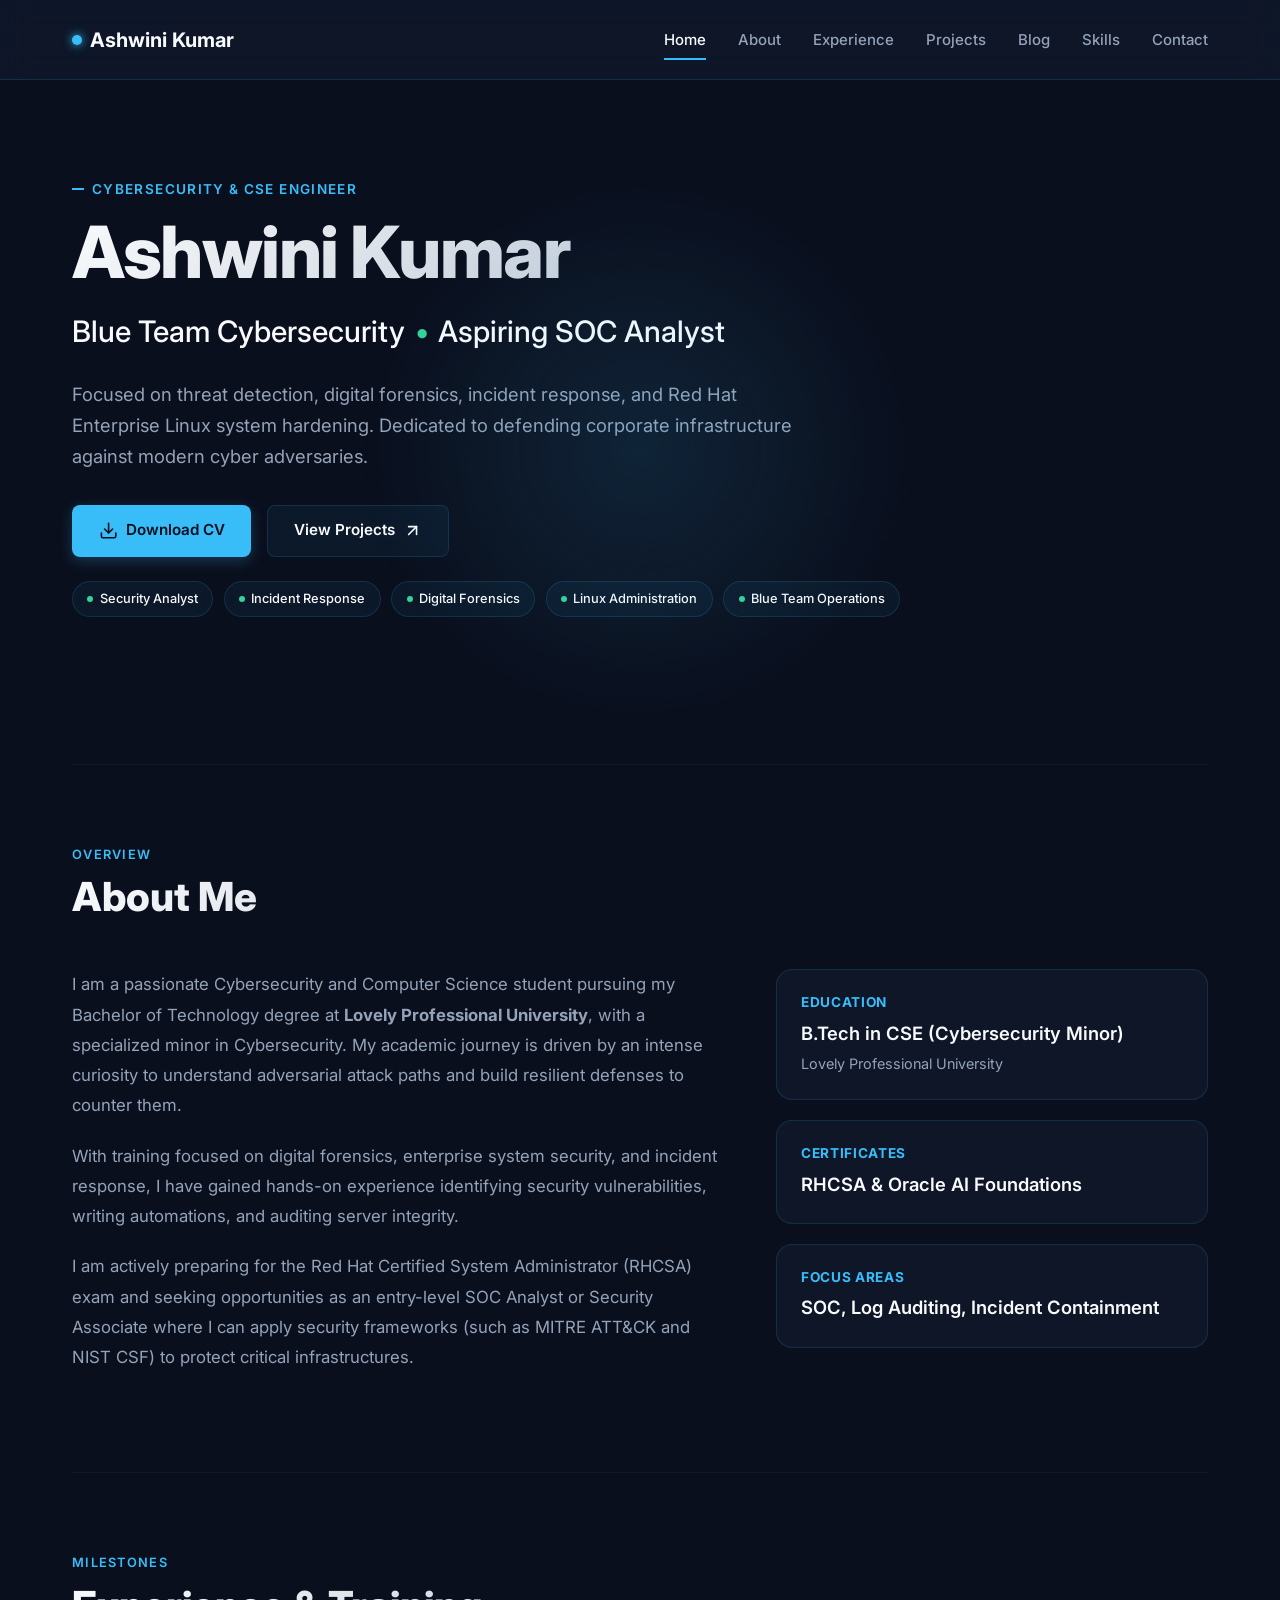
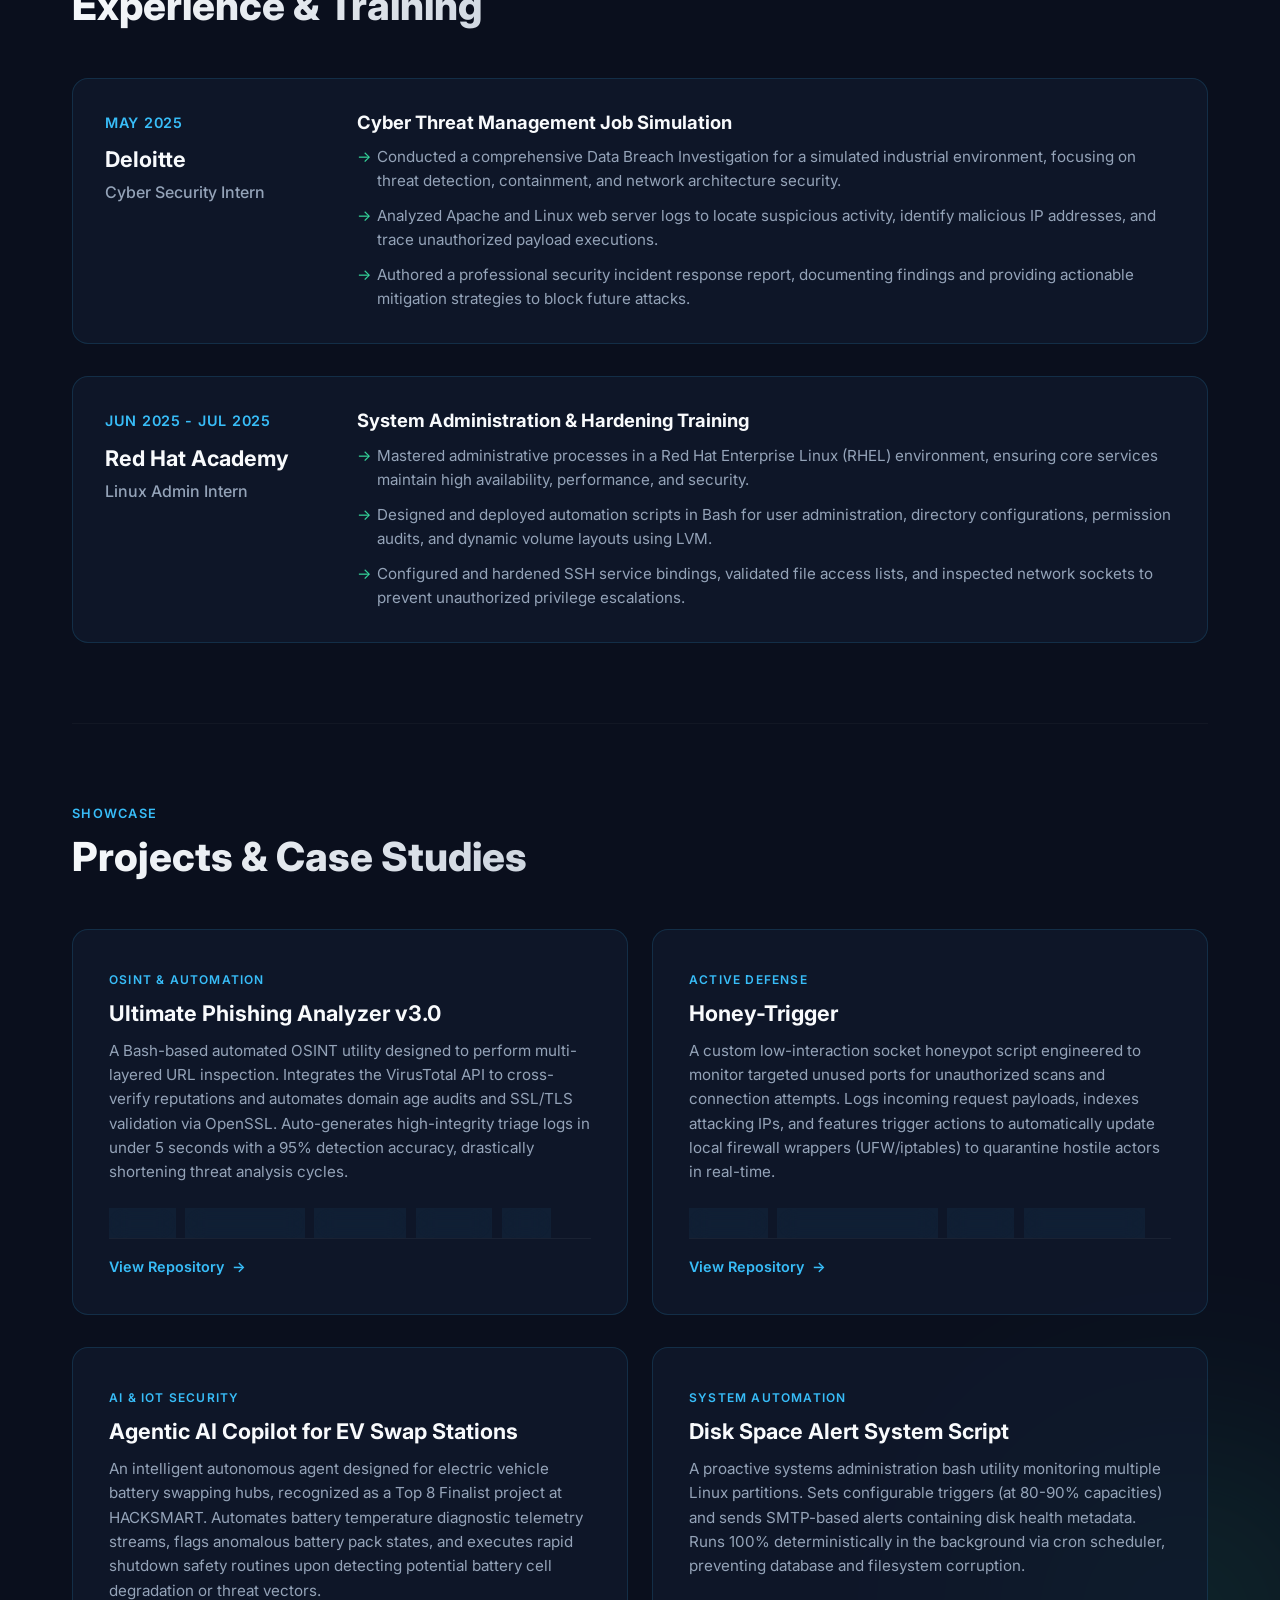
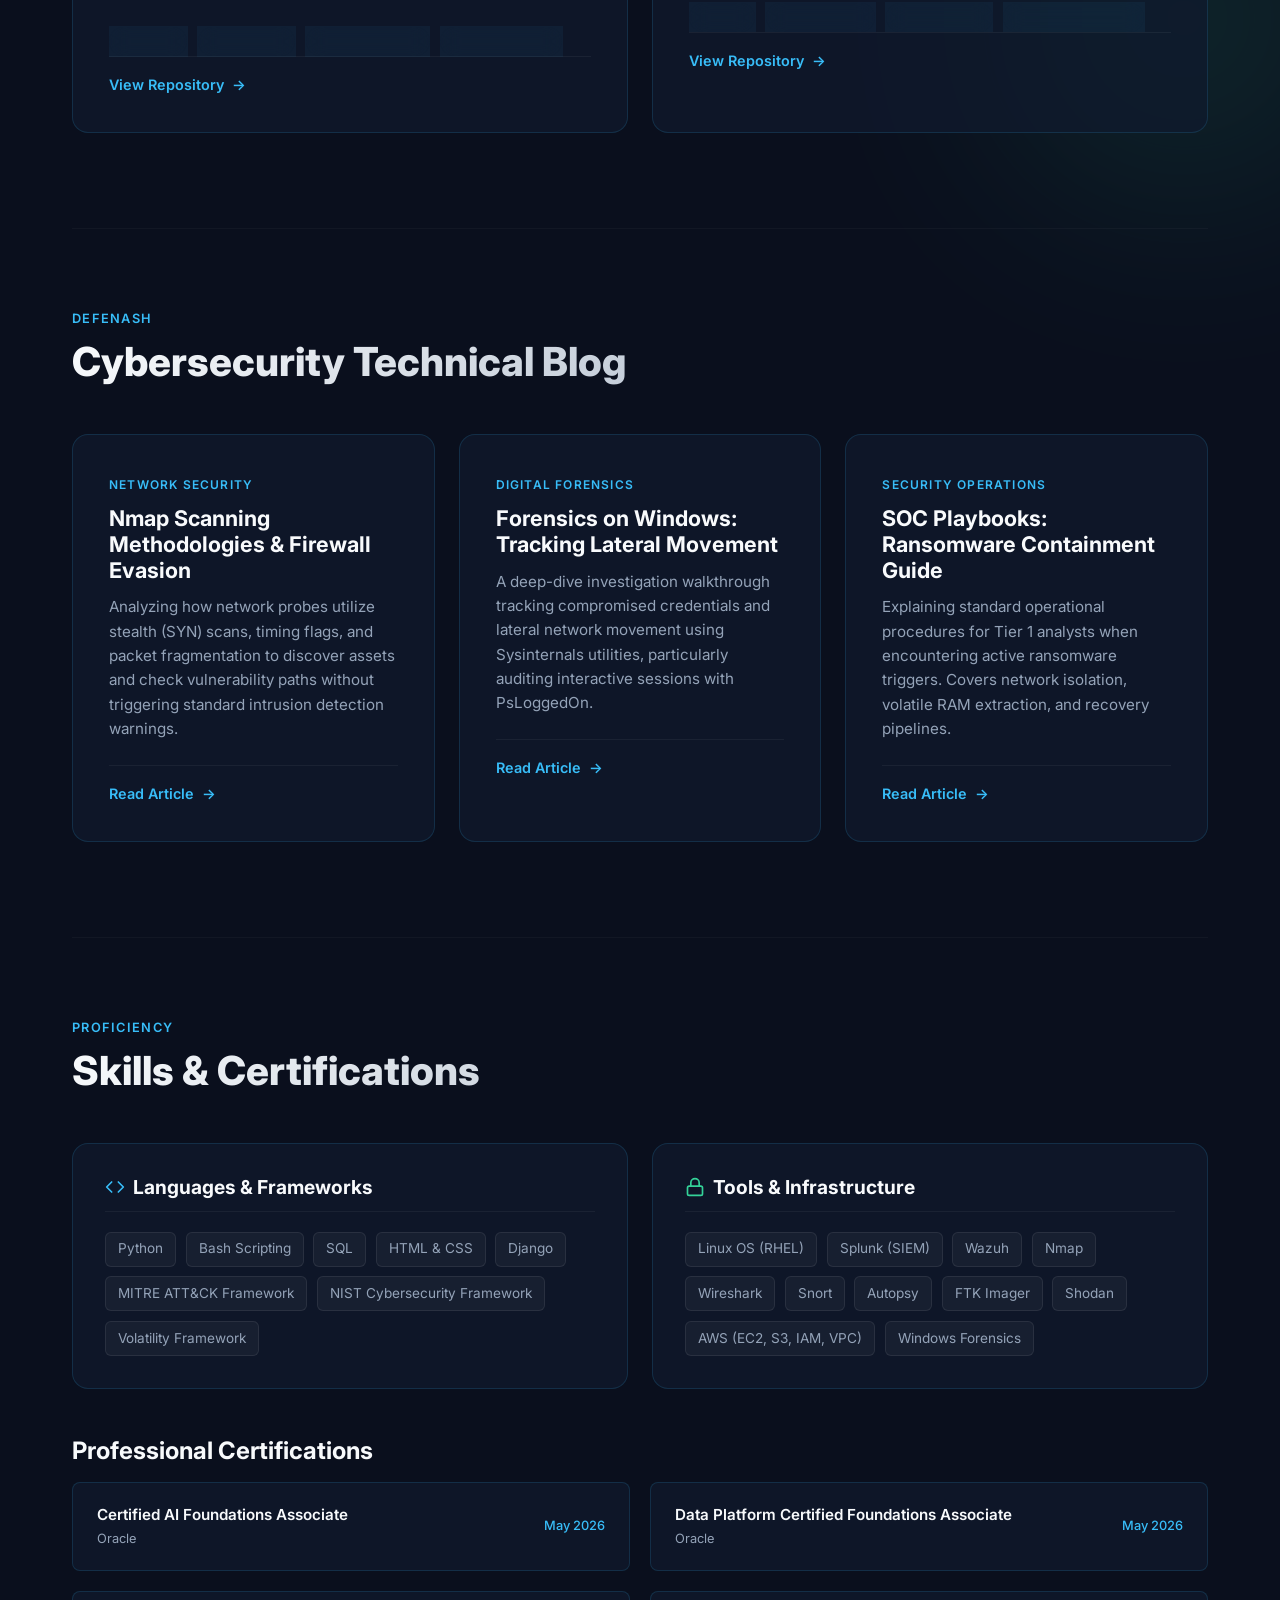
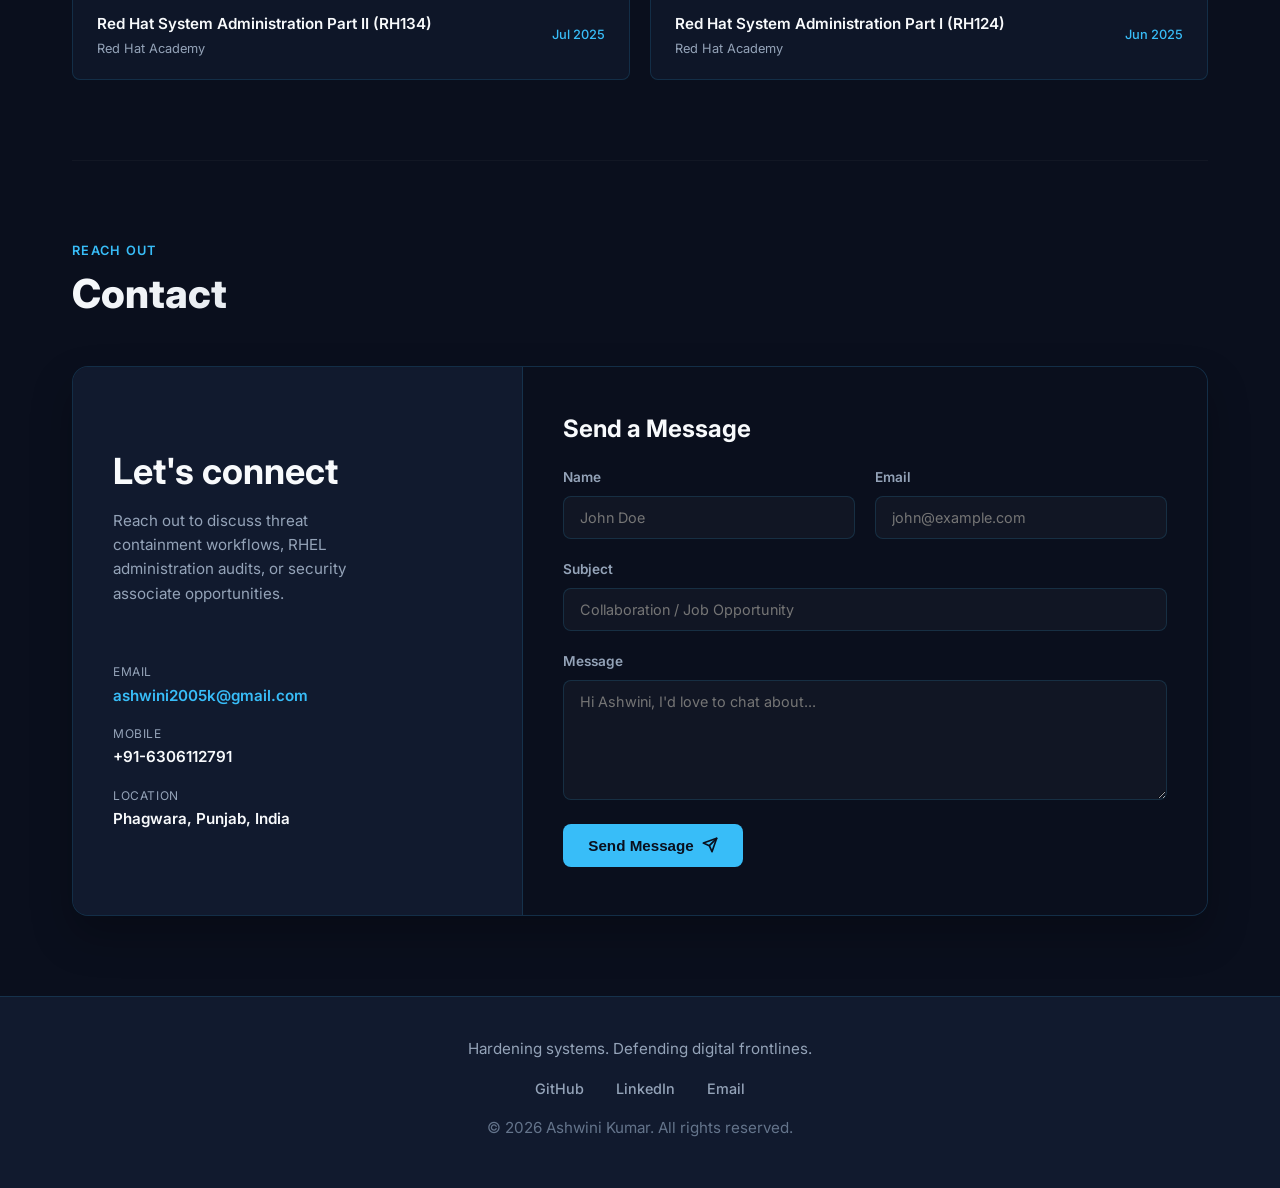
==== commit 09cc6cb1: "Initial commit: Portfolio base files added" ====
--- a/index.html
+++ b/index.html
@@ -1,224 +1,539 @@
 <!DOCTYPE html>
 <html lang="en">
+
 <head>
-    <meta charset="UTF-8">
-    <meta name="viewport" content="width=device-width, initial-scale=1.0">
-    <title>My Portfolio</title>
-    <link rel="stylesheet" href="styles.css">
+  <meta charset="utf-8" />
+  <meta name="viewport" content="width=device-width, initial-scale=1" />
+  <title>DefenAsh | Cybersecurity & Computer Science Engineer</title>
+  <meta name="description"
+    content="Portfolio of Ashwini Kumar, a B.Tech Computer Science and Engineering student specializing in Cybersecurity, Blue Team Operations, and Threat Detection." />
+  <link rel="stylesheet" href="style.css" />
 </head>
+
 <body>
-    <!-- Navigation -->
-    <nav>
-        <div class="container nav-wrapper">
-            <ul class="nav-links">
-            <div class="logo">
-                <a href="#about">
-                <img src="logo.png" alt="DefenAsh Logo" class="site-logo">
-                </a>
-            </div>
-                <li><a href="#about">About</a></li>
-                <li><a href="#skills">Skills</a></li>
-                <li><a href="#projects">Projects</a></li>
-                <li><a href="#certifications">Certifications</a></li>
-                <li><a href="#achievements">Achievements</a></li>
-                <li><a href="#contact">Contact</a></li>
+  <!-- Background Blobs -->
+  <div class="bg-blob blob-1"></div>
+  <div class="bg-blob blob-2"></div>
+
+  <!-- Header Navigation -->
+  <header class="topbar">
+    <div class="inner">
+      <a href="#home" class="brand" aria-label="Ashwini Kumar Home">
+        <span class="dot" aria-hidden="true"></span>
+        <span>Ashwini Kumar</span>
+      </a>
+      <button class="menu-toggle" aria-label="Toggle menu" id="menu-toggle">
+        <span></span><span></span><span></span>
+      </button>
+      <nav aria-label="Main navigation" id="main-nav">
+        <a class="navlink active" href="#home">Home</a>
+        <a class="navlink" href="#about">About</a>
+        <a class="navlink" href="#experience">Experience</a>
+        <a class="navlink" href="#projects">Projects</a>
+        <a class="navlink" href="#blog">Blog</a>
+        <a class="navlink" href="#skills">Skills</a>
+        <a class="navlink" href="#contact">Contact</a>
+      </nav>
+    </div>
+  </header>
+
+  <!-- Main Content Wrap -->
+  <main class="wrap">
+
+    <!-- Hero Section -->
+    <section id="home" class="hero reveal active">
+      <div class="hero-content">
+        <div class="hero-subtitle">CYBERSECURITY &amp; CSE ENGINEER</div>
+        <h1 class="text-gradient">Ashwini Kumar</h1>
+        <div class="hero-role">
+          <span>Blue Team Cybersecurity</span>
+          <span class="accent-bullet" aria-hidden="true">•</span>
+          <span>Aspiring SOC Analyst</span>
+        </div>
+        <p class="hero-desc">
+          Focused on threat detection, digital forensics, incident response, and Red Hat Enterprise Linux system
+          hardening. Dedicated to defending corporate infrastructure against modern cyber adversaries.
+        </p>
+        <div class="btnrow">
+          <a href="assets/Ashwini_Kumar_Resume.pdf" class="btn primary" download="Ashwini_Kumar_Resume.pdf">
+            <svg class="icon" viewBox="0 0 24 24" width="24" height="24" stroke="currentColor" stroke-width="2"
+              fill="none" stroke-linecap="round" stroke-linejoin="round">
+              <path d="M21 15v4a2 2 0 0 1-2 2H5a2 2 0 0 1-2-2v-4"></path>
+              <polyline points="7 10 12 15 17 10"></polyline>
+              <line x1="12" y1="15" x2="12" y2="3"></line>
+            </svg>
+            <span>Download CV</span>
+          </a>
+          <a href="#projects" class="btn glass">
+            <span>View Projects</span>
+            <svg class="icon" style="transform: rotate(-45deg);" viewBox="0 0 24 24" width="24" height="24"
+              stroke="currentColor" stroke-width="2" fill="none" stroke-linecap="round" stroke-linejoin="round">
+              <line x1="5" y1="12" x2="19" y2="12"></line>
+              <polyline points="12 5 19 12 12 19"></polyline>
+            </svg>
+          </a>
+        </div>
+        <div class="badges" aria-label="Core Qualifications">
+          <span class="badge">Security Analyst</span>
+          <span class="badge">Incident Response</span>
+          <span class="badge">Digital Forensics</span>
+          <span class="badge">Linux Administration</span>
+          <span class="badge">Blue Team Operations</span>
+        </div>
+      </div>
+    </section>
+
+    <!-- About Me Section -->
+    <section id="about" class="reveal">
+      <div class="section-title-wrap">
+        <span class="section-tag">Overview</span>
+        <h2 class="section-title text-gradient">About Me</h2>
+      </div>
+      <div class="about-grid">
+        <div class="about-text">
+          <p>
+            I am a passionate Cybersecurity and Computer Science student pursuing my Bachelor of Technology degree at
+            <strong>Lovely Professional University</strong>, with a specialized minor in Cybersecurity. My academic
+            journey is driven by an intense curiosity to understand adversarial attack paths and build resilient
+            defenses to counter them.
+          </p>
+          <p>
+            With training focused on digital forensics, enterprise system security, and incident response, I have gained
+            hands-on experience identifying security vulnerabilities, writing automations, and auditing server
+            integrity.
+          </p>
+          <p>
+            I am actively preparing for the Red Hat Certified System Administrator (RHCSA) exam and seeking
+            opportunities as an entry-level SOC Analyst or Security Associate where I can apply security frameworks
+            (such as MITRE ATT&amp;CK and NIST CSF) to protect critical infrastructures.
+          </p>
+        </div>
+        <div class="about-stats">
+          <div class="stat-box">
+            <h4>Education</h4>
+            <p>B.Tech in CSE (Cybersecurity Minor)</p>
+            <p style="font-size: 0.9rem; font-weight: normal; color: var(--text-secondary); margin-top: 0.25rem;">Lovely
+              Professional University</p>
+          </div>
+          <div class="stat-box">
+            <h4>Certificates</h4>
+            <p>RHCSA &amp; Oracle AI Foundations</p>
+          </div>
+          <div class="stat-box">
+            <h4>Focus Areas</h4>
+            <p>SOC, Log Auditing, Incident Containment</p>
+          </div>
+        </div>
+      </div>
+    </section>
+
+    <!-- Experience / Internships Section -->
+    <section id="experience" class="reveal">
+      <div class="section-title-wrap">
+        <span class="section-tag">Milestones</span>
+        <h2 class="section-title text-gradient">Experience &amp; Training</h2>
+      </div>
+      <div class="timeline">
+        <!-- Deloitte Internship -->
+        <div class="timeline-item">
+          <div class="timeline-meta">
+            <span class="timeline-date">May 2025</span>
+            <span class="timeline-org">Deloitte</span>
+            <span class="timeline-role">Cyber Security Intern</span>
+          </div>
+          <div class="timeline-content">
+            <h4>Cyber Threat Management Job Simulation</h4>
+            <ul>
+              <li>Conducted a comprehensive Data Breach Investigation for a simulated industrial environment, focusing
+                on threat detection, containment, and network architecture security.</li>
+              <li>Analyzed Apache and Linux web server logs to locate suspicious activity, identify malicious IP
+                addresses, and trace unauthorized payload executions.</li>
+              <li>Authored a professional security incident response report, documenting findings and providing
+                actionable mitigation strategies to block future attacks.</li>
             </ul>
-        </div>
-    </nav>
-
-    <!-- About Section -->
-    <section id="about">
-    <div class="container about-flex">
-        <div class="about-text">
-            <h1>Ashwini Kumar</h1>
-            <p class="tagline">Computer Science & Engineering Student | Aspiring CyberSecurity </p>
-            
-            <p class="description">
-                I am a motivated Cybersecurity student with hands-on experience in defensive security, digital forensics, and incident response. 
-                I have worked with industry-standard frameworks like MITRE ATT&CK and NIST Cybersecurity Framework, and tools such as Wireshark, Splunk, SIEM, Nmap, FTK Imager, Autopsy, Wazuh, and Snort to analyze, detect, and respond to security threats.
-                During my Cybersecurity Virtual Internship at Deloitte, I performed a simulated data breach investigation, analyzed web server logs to identify malicious IP addresses, and documented findings in a structured incident response report with actionable mitigation steps.
-                I have built practical security projects, including an Automated Phishing Detection tool that reduced URL investigation time by 70% with 95% detection accuracy, 
-                and a Disk Space Alert System to proactively monitor Linux servers and prevent downtime.
-                With a strong foundation in Linux system administration<strong>(currently preparing for RHCSA certification)</strong> (RHEL), Bash scripting, and log analysis, 
-                I am passionate about strengthening system security, automating defensive processes, and continuously learning modern cybersecurity techniques.
-            </p>
-
-            <div class="info-grid">
-                <div class="education">
-                    <h3>Education</h3>
-                    <p><strong>B.Tech in CSE Domain is Cybersecurity</strong></p>
-                    <p>Lovely Professional University</p>
-                    <p>Graduation: 2027</p>
-                </div>
-            </div>
-        </div>
-
-        <div class="about-image">
-            <img src="profile.jpg" alt="Ashwini Kumar" class="profile-img">
-        </div>
+          </div>
+        </div>
+
+        <!-- Red Hat Linux Administration -->
+        <div class="timeline-item">
+          <div class="timeline-meta">
+            <span class="timeline-date">Jun 2025 - Jul 2025</span>
+            <span class="timeline-org">Red Hat Academy</span>
+            <span class="timeline-role">Linux Admin Intern</span>
+          </div>
+          <div class="timeline-content">
+            <h4>System Administration &amp; Hardening Training</h4>
+            <ul>
+              <li>Mastered administrative processes in a Red Hat Enterprise Linux (RHEL) environment, ensuring core
+                services maintain high availability, performance, and security.</li>
+              <li>Designed and deployed automation scripts in Bash for user administration, directory configurations,
+                permission audits, and dynamic volume layouts using LVM.</li>
+              <li>Configured and hardened SSH service bindings, validated file access lists, and inspected network
+                sockets to prevent unauthorized privilege escalations.</li>
+            </ul>
+          </div>
+        </div>
+      </div>
+    </section>
+
+    <!-- Projects Grid Section -->
+    <section id="projects" class="reveal">
+      <div class="section-title-wrap">
+        <span class="section-tag">Showcase</span>
+        <h2 class="section-title text-gradient">Projects &amp; Case Studies</h2>
+      </div>
+      <div class="grid">
+        <!-- Project 1: Ultimate Phishing Analyzer -->
+        <div class="card col-6">
+          <div class="card-inner">
+            <div class="card-header">
+              <span class="tag">OSINT &amp; Automation</span>
+            </div>
+            <h3>Ultimate Phishing Analyzer v3.0</h3>
+            <p>
+              A Bash-based automated OSINT utility designed to perform multi-layered URL inspection. Integrates the
+              VirusTotal API to cross-verify reputations and automates domain age audits and SSL/TLS validation via
+              OpenSSL. Auto-generates high-integrity triage logs in under 5 seconds with a 95% detection accuracy,
+              drastically shortening threat analysis cycles.
+            </p>
+            <div class="badges" aria-label="Tech Stack">
+              <span class="badge" style="padding: 0.25rem 0.75rem; font-size: 0.75rem;">Bash</span>
+              <span class="badge" style="padding: 0.25rem 0.75rem; font-size: 0.75rem;">VirusTotal API</span>
+              <span class="badge" style="padding: 0.25rem 0.75rem; font-size: 0.75rem;">OpenSSL</span>
+              <span class="badge" style="padding: 0.25rem 0.75rem; font-size: 0.75rem;">OSINT</span>
+              <span class="badge" style="padding: 0.25rem 0.75rem; font-size: 0.75rem;">jq</span>
+            </div>
+            <div class="card-footer mt-6">
+              <a href="https://github.com/Sahil200520" target="_blank" rel="noopener noreferrer" class="read-more">
+                View Repository <span class="arrow">→</span>
+              </a>
+            </div>
+          </div>
+        </div>
+
+        <!-- Project 2: Honey-Trigger -->
+        <div class="card col-6">
+          <div class="card-inner">
+            <div class="card-header">
+              <span class="tag">Active Defense</span>
+            </div>
+            <h3>Honey-Trigger</h3>
+            <p>
+              A custom low-interaction socket honeypot script engineered to monitor targeted unused ports for
+              unauthorized scans and connection attempts. Logs incoming request payloads, indexes attacking IPs, and
+              features trigger actions to automatically update local firewall wrappers (UFW/iptables) to quarantine
+              hostile actors in real-time.
+            </p>
+            <div class="badges" aria-label="Tech Stack">
+              <span class="badge" style="padding: 0.25rem 0.75rem; font-size: 0.75rem;">Python</span>
+              <span class="badge" style="padding: 0.25rem 0.75rem; font-size: 0.75rem;">Socket Programming</span>
+              <span class="badge" style="padding: 0.25rem 0.75rem; font-size: 0.75rem;">UFW</span>
+              <span class="badge" style="padding: 0.25rem 0.75rem; font-size: 0.75rem;">Linux Security</span>
+            </div>
+            <div class="card-footer mt-6">
+              <a href="https://github.com/Sahil200520" target="_blank" rel="noopener noreferrer" class="read-more">
+                View Repository <span class="arrow">→</span>
+              </a>
+            </div>
+          </div>
+        </div>
+
+        <!-- Project 3: Agentic AI EV Copilot -->
+        <div class="card col-6">
+          <div class="card-inner">
+            <div class="card-header">
+              <span class="tag">AI &amp; IoT Security</span>
+            </div>
+            <h3>Agentic AI Copilot for EV Swap Stations</h3>
+            <p>
+              An intelligent autonomous agent designed for electric vehicle battery swapping hubs, recognized as a Top 8
+              Finalist project at HACKSMART. Automates battery temperature diagnostic telemetry streams, flags anomalous
+              battery pack states, and executes rapid shutdown safety routines upon detecting potential battery cell
+              degradation or threat vectors.
+            </p>
+            <div class="badges" aria-label="Tech Stack">
+              <span class="badge" style="padding: 0.25rem 0.75rem; font-size: 0.75rem;">Python</span>
+              <span class="badge" style="padding: 0.25rem 0.75rem; font-size: 0.75rem;">Agentic AI</span>
+              <span class="badge" style="padding: 0.25rem 0.75rem; font-size: 0.75rem;">IoT Diagnostics</span>
+              <span class="badge" style="padding: 0.25rem 0.75rem; font-size: 0.75rem;">API Integration</span>
+            </div>
+            <div class="card-footer mt-6">
+              <a href="https://github.com/Sahil200520" target="_blank" rel="noopener noreferrer" class="read-more">
+                View Repository <span class="arrow">→</span>
+              </a>
+            </div>
+          </div>
+        </div>
+
+        <!-- Project 4: Disk Space Alert System Script -->
+        <div class="card col-6">
+          <div class="card-inner">
+            <div class="card-header">
+              <span class="tag">System Automation</span>
+            </div>
+            <h3>Disk Space Alert System Script</h3>
+            <p>
+              A proactive systems administration bash utility monitoring multiple Linux partitions. Sets configurable
+              triggers (at 80-90% capacities) and sends SMTP-based alerts containing disk health metadata. Runs 100%
+              deterministically in the background via cron scheduler, preventing database and filesystem corruption.
+            </p>
+            <div class="badges" aria-label="Tech Stack">
+              <span class="badge" style="padding: 0.25rem 0.75rem; font-size: 0.75rem;">Bash</span>
+              <span class="badge" style="padding: 0.25rem 0.75rem; font-size: 0.75rem;">Linux Admin</span>
+              <span class="badge" style="padding: 0.25rem 0.75rem; font-size: 0.75rem;">SMTP Email</span>
+              <span class="badge" style="padding: 0.25rem 0.75rem; font-size: 0.75rem;">Cron Automations</span>
+            </div>
+            <div class="card-footer mt-6">
+              <a href="https://github.com/Sahil200520" target="_blank" rel="noopener noreferrer" class="read-more">
+                View Repository <span class="arrow">→</span>
+              </a>
+            </div>
+          </div>
+        </div>
+      </div>
+    </section>
+
+    <!-- Blog Section -->
+    <section id="blog" class="reveal">
+      <div class="section-title-wrap">
+        <span class="section-tag">DefenAsh</span>
+        <h2 class="section-title text-gradient">Cybersecurity Technical Blog</h2>
+      </div>
+      <div class="grid">
+        <!-- Blog Card 1 -->
+        <div class="card col-4">
+          <div class="card-inner">
+            <div class="card-header">
+              <span class="tag">Network Security</span>
+            </div>
+            <h3>Nmap Scanning Methodologies &amp; Firewall Evasion</h3>
+            <p>
+              Analyzing how network probes utilize stealth (SYN) scans, timing flags, and packet fragmentation to
+              discover assets and check vulnerability paths without triggering standard intrusion detection warnings.
+            </p>
+            <div class="card-footer mt-4">
+              <span class="read-more">Read Article <span class="arrow">→</span></span>
+            </div>
+          </div>
+        </div>
+
+        <!-- Blog Card 2 -->
+        <div class="card col-4">
+          <div class="card-inner">
+            <div class="card-header">
+              <span class="tag">Digital Forensics</span>
+            </div>
+            <h3>Forensics on Windows: Tracking Lateral Movement</h3>
+            <p>
+              A deep-dive investigation walkthrough tracking compromised credentials and lateral network movement using
+              Sysinternals utilities, particularly auditing interactive sessions with PsLoggedOn.
+            </p>
+            <div class="card-footer mt-4">
+              <span class="read-more">Read Article <span class="arrow">→</span></span>
+            </div>
+          </div>
+        </div>
+
+        <!-- Blog Card 3 -->
+        <div class="card col-4">
+          <div class="card-inner">
+            <div class="card-header">
+              <span class="tag">Security Operations</span>
+            </div>
+            <h3>SOC Playbooks: Ransomware Containment Guide</h3>
+            <p>
+              Explaining standard operational procedures for Tier 1 analysts when encountering active ransomware
+              triggers. Covers network isolation, volatile RAM extraction, and recovery pipelines.
+            </p>
+            <div class="card-footer mt-4">
+              <span class="read-more">Read Article <span class="arrow">→</span></span>
+            </div>
+          </div>
+        </div>
+      </div>
+    </section>
+
+    <!-- Skills & Certifications Section -->
+    <section id="skills" class="reveal">
+      <div class="section-title-wrap">
+        <span class="section-tag">Proficiency</span>
+        <h2 class="section-title text-gradient">Skills &amp; Certifications</h2>
+      </div>
+
+      <div class="skills-grid">
+        <!-- Skills Column 1 -->
+        <div class="skills-card">
+          <h3>
+            <svg viewBox="0 0 24 24" width="20" height="20" stroke="var(--accent-primary)" stroke-width="2" fill="none"
+              stroke-linecap="round" stroke-linejoin="round" style="display:inline-block; vertical-align: middle;">
+              <polyline points="16 18 22 12 16 6"></polyline>
+              <polyline points="8 6 2 12 8 18"></polyline>
+            </svg>
+            <span style="vertical-align: middle;">Languages &amp; Frameworks</span>
+          </h3>
+          <div class="skills-list">
+            <span class="skill-tag">Python</span>
+            <span class="skill-tag">Bash Scripting</span>
+            <span class="skill-tag">SQL</span>
+            <span class="skill-tag">HTML &amp; CSS</span>
+            <span class="skill-tag">Django</span>
+            <span class="skill-tag">MITRE ATT&amp;CK Framework</span>
+            <span class="skill-tag">NIST Cybersecurity Framework</span>
+            <span class="skill-tag">Volatility Framework</span>
+          </div>
+        </div>
+
+        <!-- Skills Column 2 -->
+        <div class="skills-card">
+          <h3>
+            <svg viewBox="0 0 24 24" width="20" height="20" stroke="var(--accent-secondary)" stroke-width="2"
+              fill="none" stroke-linecap="round" stroke-linejoin="round"
+              style="display:inline-block; vertical-align: middle;">
+              <rect x="3" y="11" width="18" height="11" rx="2" ry="2"></rect>
+              <path d="M7 11V7a5 5 0 0 1 10 0v4"></path>
+            </svg>
+            <span style="vertical-align: middle;">Tools &amp; Infrastructure</span>
+          </h3>
+          <div class="skills-list">
+            <span class="skill-tag">Linux OS (RHEL)</span>
+            <span class="skill-tag">Splunk (SIEM)</span>
+            <span class="skill-tag">Wazuh</span>
+            <span class="skill-tag">Nmap</span>
+            <span class="skill-tag">Wireshark</span>
+            <span class="skill-tag">Snort</span>
+            <span class="skill-tag">Autopsy</span>
+            <span class="skill-tag">FTK Imager</span>
+            <span class="skill-tag">Shodan</span>
+            <span class="skill-tag">AWS (EC2, S3, IAM, VPC)</span>
+            <span class="skill-tag">Windows Forensics</span>
+          </div>
+        </div>
+      </div>
+
+      <!-- Certifications Sub-Section -->
+      <div class="cert-section">
+        <h3 class="mb-4">Professional Certifications</h3>
+        <div class="certs-grid">
+          <!-- Cert 1 -->
+          <div class="cert-card">
+            <div class="cert-info">
+              <span class="cert-title">Certified AI Foundations Associate</span>
+              <span class="cert-issuer">Oracle</span>
+            </div>
+            <span class="cert-date">May 2026</span>
+          </div>
+
+          <!-- Cert 2 -->
+          <div class="cert-card">
+            <div class="cert-info">
+              <span class="cert-title">Data Platform Certified Foundations Associate</span>
+              <span class="cert-issuer">Oracle</span>
+            </div>
+            <span class="cert-date">May 2026</span>
+          </div>
+
+          <!-- Cert 3 -->
+          <div class="cert-card">
+            <div class="cert-info">
+              <span class="cert-title">Red Hat System Administration Part II (RH134)</span>
+              <span class="cert-issuer">Red Hat Academy</span>
+            </div>
+            <span class="cert-date">Jul 2025</span>
+          </div>
+
+          <!-- Cert 4 -->
+          <div class="cert-card">
+            <div class="cert-info">
+              <span class="cert-title">Red Hat System Administration Part I (RH124)</span>
+              <span class="cert-issuer">Red Hat Academy</span>
+            </div>
+            <span class="cert-date">Jun 2025</span>
+          </div>
+        </div>
+      </div>
+    </section>
+
+    <!-- Contact & Form Section (strictly following reference site style) -->
+    <section id="contact" class="reveal">
+      <div class="section-title-wrap">
+        <span class="section-tag">Reach Out</span>
+        <h2 class="section-title text-gradient">Contact</h2>
+      </div>
+
+      <div class="contact-panel">
+        <!-- Left details panel -->
+        <div class="contact-panel-left">
+          <h2>Let's connect</h2>
+          <p>Reach out to discuss threat containment workflows, RHEL administration audits, or security associate
+            opportunities.</p>
+          <div class="contact-meta">
+            <div class="contact-meta-item">
+              <span class="contact-meta-label">Email</span>
+              <span class="contact-meta-val"><a href="mailto:ashwini2005k@gmail.com">ashwini2005k@gmail.com</a></span>
+            </div>
+            <div class="contact-meta-item">
+              <span class="contact-meta-label">Mobile</span>
+              <span class="contact-meta-val">+91-6306112791</span>
+            </div>
+            <div class="contact-meta-item">
+              <span class="contact-meta-label">Location</span>
+              <span class="contact-meta-val">Phagwara, Punjab, India</span>
+            </div>
+          </div>
+        </div>
+
+        <!-- Right interactive form panel -->
+        <div class="contact-panel-right">
+          <h3>Send a Message</h3>
+          <form class="contact-form" action="https://formspree.io/f/placeholder" method="POST"
+            onsubmit="event.preventDefault(); alert('Message simulation sent successfully!');">
+            <div class="contact-form-grid">
+              <label>
+                Name
+                <input type="text" name="name" placeholder="John Doe" required />
+              </label>
+              <label>
+                Email
+                <input type="email" name="email" placeholder="john@example.com" required />
+              </label>
+              <label class="full-width">
+                Subject
+                <input type="text" name="subject" placeholder="Collaboration / Job Opportunity" required />
+              </label>
+              <label class="full-width">
+                Message
+                <textarea name="message" placeholder="Hi Ashwini, I'd love to chat about..." required></textarea>
+              </label>
+            </div>
+            <button type="submit" class="contact-submit">
+              <span>Send Message</span>
+              <svg viewBox="0 0 24 24" width="16" height="16" stroke="currentColor" stroke-width="2.5" fill="none"
+                stroke-linecap="round" stroke-linejoin="round" style="display:inline-block; vertical-align: middle;">
+                <line x1="22" y1="2" x2="11" y2="13"></line>
+                <polygon points="22 2 15 22 11 13 2 9 22 2"></polygon>
+              </svg>
+            </button>
+          </form>
+        </div>
+      </div>
+    </section>
+
+  </main>
+
+  <!-- Footer Section -->
+  <footer class="footer">
+    <div class="wrap text-center">
+      <p>Hardening systems. Defending digital frontlines.</p>
+      <div class="social-links mt-4">
+        <a href="https://github.com/Sahil200520" target="_blank" rel="noopener noreferrer">GitHub</a>
+        <a href="https://linkedin.com/in/ashwini-kumar5/" target="_blank" rel="noopener noreferrer">LinkedIn</a>
+        <a href="mailto:ashwini2005k@gmail.com">Email</a>
+      </div>
+      <p class="footer-copy">© 2026 Ashwini Kumar. All rights reserved.</p>
     </div>
-</section>
-
-    <!-- Skills Section -->
-    <section id="skills">
-        <div class="container">
-            <h2>Skills & Technologies</h2>
-            <div class="skills-grid">
-                <div class="skill-category">
-                    <h3>Programming Languages</h3>
-                    <ul>
-                        <!-- <li>C</li> -->
-                        <li>C++</li>
-                        <li>Python</li>
-                        <li>HTML</li>
-                        <li>CSS</li>
-                        <li>JavaScript</li>
-                        <li>Bash Scripting</li>
-                        <!-- <li></li> -->
-                    </ul>
-                </div>
-                <div class="skill-category">
-                    <h3>Tools & Technologies</h3>
-                    <ul>
-                        <li>Git & GitHub</li>
-                        <li>SIEM</li>
-                        <li>Window Foensics</li>
-                        <li>Wireshark</li>
-                        <li>Nmap</li>
-                        <li>Log Detection</li>
-                        <li>Log Analysis</li>
-                        <li>Shodan</li>
-                        <li>FTK Image</li>
-                        <li>Autopsy</li>
-                        <!-- <li> </li> -->
-                    </ul>
-                </div>
-                <div class="skill-category">
-                    <h3>Soft Skills</h3>
-                    <ul>
-                       <li>Problem Solving</li>
-                       <li>Team Collaboration</li>
-                       <li>Time Management</li>
-                       <li>Adaptability</li>
-                       <li>Stress Management</li>
-                       <li>Self-Motivated</li>
-                       <!-- <li></li> -->
-                    </ul>
-                </div>
-            </div>
-        </div>
-    </section>
-
-    <!-- Projects Section -->
-    <section id="projects">
-        <div class="container">
-            <h2>Projects</h2>
-            <div class="projects-grid">
-                <div class="project-card">
-                    <h3>Automated Phishing Detection</h3>
-                    <p>Developed Bash-based OSINT tool to combat sophisticate phishing attacks. Developed automated script of establish file hashes, compute URL pythons scripting.
-                        Automated multi-layered URL analysis using URL structures, SSL certificate, OpenSSL to verify validity and age (HTTP redirect tracking to identify malicious behavior via API).
-                        Automatic the triage process to reduce URL investigation time by 70%, delivering actionable security reports in under 5 seconds with a 95% detection accuracy.</p>
-                    <p class="tech-used"><strong>Technologies:</strong> Bash Scripting, OSINT, Network Security, Whois Lookup, VirusTotal API, JSON Parsing (jq), SSL/TLS Analysis (OpenSSL), Linux Automation</p>
-                </div>
-                <div class="project-card">
-                    <h3>Disk Space Alert System Script</h3>
-                    <p>Leveraged Linux server storage architectures and SMTP email notification protocols to establish a proactive infrastructure monitoring system across multiple partitions. 
-                        Automated multi-layered URL analysis using URL structure inspection, SSL certificate validation and age verification via OpenSSL, and HTTP redirect tracking through APIs to identify potentially malicious behavior.
-                        Manual 100% of server health-checks using Bash and SMTP to prevent downtime, triggering instant alerts at 80-90% thresholds to ensure zero data corruption.
-                    </p>
-                    <p class="tech-used"><strong>Technologies:</strong> Bash Scripting , Linux System Administration , Email Utilities , Automation</p>
-                </div>
-                <!-- <div class="project-card">
-                    <h3>To-Do List Application</h3>
-                    <p>A simple web app to add, delete, and mark tasks as complete with local storage.</p>
-                    <p class="tech-used"><strong>Technologies:</strong> HTML, CSS, JavaScript</p>
-                </div> -->
-            </div>
-        </div>
-    </section>
-
-    <!-- Certifications Section -->
-    <section id="certifications">
-        <div class="container">
-            <h2>Certifications & Certificate</h2>
-            <ul class="cert-list">
-                <li>
-                    <strong>•	Digital Forensics Masterclass: Computer Forensics DFMC + DFIR </strong> 
-                    <a href="https://www.udemy.com/certificate/UC-c4a059cb-ce7a-4dc9-9d94-856554e23d45/" target="_blank" class="cert-btn">View Certificate</a> - Udemy
-                </li>
-                <li>
-                    <strong>•	Google Cybersecurity Professional Certificate  </strong> 
-                    <a href="https://www.coursera.org/account/accomplishments/specialization/certificate/JTK2IWS5VKWH" target="_blank" class="cert-btn">View Certificate</a> - Coursera
-                </li>
-                <li>
-                    <strong>•	Red Hat System Administration Part I(RH124) </strong>
-                    <a href="https://www.credly.com/earner/earned/badge/f41f0ef1-5e3b-4494-9094-111d00a37d92" target="_blank" class="cert-btn">View Certificate</a> - Red Hat Academy
-                </li>
-                <li>
-                    <strong>•	Red Hat System Administration Part II(Rh134) </strong>
-                    <a href="https://www.credly.com/earner/earned/badge/ca8912e6-0de5-4b38-ae24-ec6f31b49dca" target="_blank" class="cert-btn">View Certificate</a> - Red Hat Academy
-                </li>
-            </ul>
-        </div>
-    </section>
-
-    <!-- Achievements Section -->
-    <section id="achievements">
-        <div class="container">
-            <h2>Achievements</h2>
-            <ul class="achievements-list">
-                <li>Ranked in the Top 8 Finalists at HACKSMART (powered by Battery Smart & AWS) for developing an Agentic AI Copilot that automates EV swap station operations, 
-                    reducing downtime and congestion through real-time predictive logic.</li>
-            </ul>
-        </div>
-    </section>
-
-    <!-- Contact Section -->
-    <section id="contact">
-        <div class="container">
-            <h2>Contact</h2>
-            <div class="contact-info">
-                <p><strong>Email:</strong> <a href="mailto:your.email@example.com">ashwini2005k@gmail.com</a></p>
-                <p><strong>GitHub:</strong> <a href="https://github.com/Sahil200520" target="_blank">github.com/Sahil200520</a></p>
-                <p><strong>LinkedIn:</strong> <a href="https://www.linkedin.com/in/ashwini-kumar5/" target="_blank">linkedin.com/in/ashwini-kumar5/</a></p>
-            </div>
-            <div class="contact-form">
-                <!-- <h3>Send a Message</h3> 
-                    <form id="contactForm">
-                    <input type="text" id="name" placeholder="Your Name" required>
-                    <input type="email" id="email" placeholder="Your Email" required>
-                    <textarea id="message" placeholder="Your Message" rows="5" required></textarea>
-                    <button type="submit">Send Message</button>
-                </form> -->
-            </div>
-        </div>
-    </section>
-
-    <!-- Resume Section -->
-    <section id="resume">
-        <div class="container">
-            <h2>Resume</h2>
-            <a href="resume.pdf" class="resume-btn" download>Download Resume (PDF)</a>
-        </div>
-    </section>
-
-    <section id="thank-you" class="thank-you-section">
-        <div class="container" style="text-align: center; padding: 50px 0;">
-            <img src="thank-you.png" alt="Thank You" class="thank-you-img">
-            <!-- <h2 style="margin-top: 20px;">Shukriya! (Thank You)</h2> -->
-            <p>Aapne apna samay nikaal kar mera portfolio dekha, iske liye dhanyawad.</p>
-        </div>
-    </section>
-    
-    <!-- Footer -->
-    <footer>
-        <div class="container">
-            <p>&copy; 2026 DefenAsh.  | <a href="https://medium.com/@ashwini2005k" style="color: inherit; text-decoration: none;">Blog</a></p></p>
-        </div>
-    </footer>
-
-
-    <script src="script.js"></script>
+  </footer>
+
+  <script src="script.js"></script>
 </body>
-</html>
+
+</html>
--- a/style.css
+++ b/style.css
@@ -0,0 +1,1098 @@
+@import url('https://fonts.googleapis.com/css2?family=Inter:wght@300;400;500;600;700;800&display=swap');
+
+:root {
+  /* Color Palette - Cybersecurity Tech Theme */
+  --bg-color: #0A0F1D;
+  --bg-color-alt: #111A2E;
+  --text-primary: #F8FAFC;
+  --text-secondary: #94A3B8;
+
+  --accent-primary: #38BDF8; /* Cyber Sky Blue */
+  --accent-primary-hover: #7DD3FC;
+  --accent-secondary: #34D399; /* Emerald Green */
+  --accent-secondary-hover: #6EE7B7;
+
+  --glass-bg: rgba(17, 26, 46, 0.7);
+  --glass-border: rgba(56, 189, 248, 0.15);
+  --glass-highlight: rgba(56, 189, 248, 0.06);
+
+  /* Layout & Spacing */
+  --max-width: 1200px;
+  --header-height: 80px;
+  --transition: all 0.3s cubic-bezier(0.25, 0.8, 0.25, 1);
+  --radius-sm: 8px;
+  --radius-md: 16px;
+  --radius-lg: 24px;
+}
+
+/* Reset and Base */
+*,
+*::before,
+*::after {
+  margin: 0;
+  padding: 0;
+  box-sizing: border-box;
+}
+
+html {
+  scroll-behavior: smooth;
+  font-size: 16px;
+}
+
+body {
+  font-family: 'Inter', -apple-system, sans-serif;
+  background-color: var(--bg-color);
+  color: var(--text-primary);
+  line-height: 1.6;
+  overflow-x: hidden;
+  position: relative;
+}
+
+/* Mouse Spotlight Effect */
+body::before {
+  content: "";
+  position: fixed;
+  top: 0;
+  left: 0;
+  right: 0;
+  bottom: 0;
+  background: radial-gradient(800px circle at calc(var(--mouse-x, 0.5) * 100vw) calc(var(--mouse-y, 0.5) * 100vh), rgba(56, 189, 248, 0.12), transparent 35%);
+  z-index: 1000;
+  pointer-events: none;
+}
+
+/* Background Effects */
+.bg-blob {
+  position: absolute;
+  border-radius: 30%;
+  filter: blur(120px);
+  z-index: -1;
+  opacity: 0.25;
+  transition: transform 0.8s cubic-bezier(0.25, 0.8, 0.25, 1);
+}
+
+.blob-1 {
+  top: -10%;
+  left: -10%;
+  width: 40vw;
+  height: 40vw;
+  background: radial-gradient(circle, var(--accent-primary) 0%, transparent 70%);
+}
+
+.blob-2 {
+  top: 50%;
+  right: -10%;
+  width: 35vw;
+  height: 35vw;
+  background: radial-gradient(circle, var(--accent-secondary) 0%, transparent 70%);
+}
+
+/* Typography */
+h1,
+h2,
+h3,
+h4,
+h5,
+h6 {
+  font-weight: 700;
+  line-height: 1.2;
+  margin-bottom: 1rem;
+}
+
+h1 {
+  font-size: clamp(2.5rem, 6vw, 4.5rem);
+  letter-spacing: -0.02em;
+}
+
+h2 {
+  font-size: clamp(2rem, 4vw, 2.75rem);
+}
+
+h3 {
+  font-size: 1.5rem;
+}
+
+p {
+  color: var(--text-secondary);
+  font-size: 1.05rem;
+  margin-bottom: 1.5rem;
+}
+
+.text-gradient {
+  background: linear-gradient(135deg, var(--text-primary), var(--text-secondary));
+  -webkit-background-clip: text;
+  background-clip: text;
+  -webkit-text-fill-color: transparent;
+}
+
+.glow-text {
+  color: var(--accent-primary);
+  text-shadow: 0 0 20px rgba(56, 189, 248, 0.4);
+}
+
+a {
+  text-decoration: none;
+  color: inherit;
+  transition: var(--transition);
+}
+
+/* Utilities */
+.wrap {
+  max-width: var(--max-width);
+  margin: 0 auto;
+  padding: 0 2rem;
+}
+
+.mt-1 { margin-top: 0.25rem; }
+.mt-2 { margin-top: 0.5rem; }
+.mt-4 { margin-top: 1rem; }
+.mt-6 { margin-top: 1.5rem; }
+.mt-8 { margin-top: 2rem; }
+.mt-12 { margin-top: 4rem; }
+
+.mb-2 { margin-bottom: 0.5rem; }
+.mb-4 { margin-bottom: 1rem; }
+.mb-8 { margin-bottom: 2rem; }
+.mb-12 { margin-bottom: 4rem; }
+
+.text-center {
+  text-align: center;
+}
+
+/* Grid System */
+.grid {
+  display: grid;
+  row-gap: 2rem;
+  column-gap: 24px;
+  grid-template-columns: repeat(12, 1fr);
+  margin-top: 15px;
+  margin-bottom: 15px;
+}
+
+.col-12 { grid-column: span 12; }
+.col-8 { grid-column: span 8; }
+.col-6 { grid-column: span 6; }
+.col-4 { grid-column: span 4; }
+.col-3 { grid-column: span 3; }
+
+@media (max-width: 900px) {
+  .col-8,
+  .col-6,
+  .col-4,
+  .col-3 {
+    grid-column: span 12;
+  }
+}
+
+/* Buttons */
+.btnrow {
+  display: flex;
+  gap: 1rem;
+  flex-wrap: wrap;
+  margin-top: 1.5rem;
+}
+
+.btn {
+  display: inline-flex;
+  align-items: center;
+  gap: 0.5rem;
+  padding: 0.8rem 1.6rem;
+  font-size: 0.95rem;
+  font-weight: 600;
+  border-radius: var(--radius-sm);
+  cursor: pointer;
+  transition: var(--transition);
+  border: 1px solid transparent;
+}
+
+.btn.primary {
+  background: var(--accent-primary);
+  color: var(--bg-color);
+  box-shadow: 0 4px 14px rgba(56, 189, 248, 0.25);
+}
+
+.btn.primary:hover {
+  background: var(--accent-primary-hover);
+  transform: translateY(-2px);
+  color: var(--bg-color);
+  box-shadow: 0 6px 20px rgba(56, 189, 248, 0.4);
+}
+
+.btn.glass {
+  background: var(--glass-highlight);
+  border: 1px solid var(--glass-border);
+  color: var(--text-primary);
+  backdrop-filter: blur(10px);
+  -webkit-backdrop-filter: blur(10px);
+}
+
+.btn.glass:hover {
+  background: rgba(255, 255, 255, 0.08);
+  border-color: var(--accent-primary);
+  transform: translateY(-2px);
+}
+
+.btn .icon {
+  width: 1.2rem;
+  height: 1.2rem;
+  transition: var(--transition);
+  stroke: currentColor;
+  stroke-width: 2;
+  fill: none;
+}
+
+.btn:hover .icon {
+  transform: translateY(2px);
+}
+
+/* Header & Nav */
+.topbar {
+  position: fixed;
+  top: 0;
+  left: 0;
+  right: 0;
+  height: var(--header-height);
+  background: var(--glass-bg);
+  backdrop-filter: blur(16px);
+  -webkit-backdrop-filter: blur(16px);
+  border-bottom: 1px solid var(--glass-border);
+  z-index: 1000;
+  display: flex;
+  align-items: center;
+}
+
+.topbar .inner {
+  width: 100%;
+  max-width: var(--max-width);
+  margin: 0 auto;
+  padding: 0 2rem;
+  display: flex;
+  justify-content: space-between;
+  align-items: center;
+}
+
+.brand {
+  font-size: 1.25rem;
+  font-weight: 700;
+  display: flex;
+  align-items: center;
+  gap: 0.5rem;
+}
+
+.brand .dot {
+  width: 10px;
+  height: 10px;
+  background: var(--accent-primary);
+  border-radius: 50%;
+  display: inline-block;
+  box-shadow: 0 0 10px var(--accent-primary);
+}
+
+.topbar nav {
+  display: flex;
+  gap: 2rem;
+}
+
+.navlink {
+  font-size: 0.9375rem;
+  font-weight: 500;
+  color: var(--text-secondary);
+  position: relative;
+  padding: 0.25rem 0;
+}
+
+.navlink:hover,
+.navlink.active {
+  color: var(--text-primary);
+}
+
+.navlink::after {
+  content: '';
+  position: absolute;
+  bottom: -4px;
+  left: 0;
+  width: 0;
+  height: 2px;
+  background: var(--accent-primary);
+  transition: var(--transition);
+}
+
+.navlink:hover::after,
+.navlink.active::after {
+  width: 100%;
+}
+
+.menu-toggle {
+  display: none;
+  flex-direction: column;
+  gap: 5px;
+  background: none;
+  border: none;
+  cursor: pointer;
+  z-index: 1001;
+  padding: 5px;
+}
+
+.menu-toggle span {
+  width: 24px;
+  height: 2px;
+  background: var(--text-primary);
+  transition: var(--transition);
+}
+
+@media (max-width: 768px) {
+  .menu-toggle {
+    display: flex;
+  }
+
+  .topbar nav {
+    position: fixed;
+    top: var(--header-height);
+    left: 0;
+    right: 0;
+    background: var(--bg-color-alt);
+    border-bottom: 1px solid var(--glass-border);
+    flex-direction: column;
+    padding: 2rem;
+    gap: 1.5rem;
+    transform: translateY(-150%);
+    opacity: 0;
+    transition: var(--transition);
+    align-items: center;
+  }
+
+  .topbar nav.active {
+    transform: translateY(0);
+    opacity: 1;
+  }
+
+  .menu-toggle.active span:nth-child(1) {
+    transform: rotate(45deg) translate(5px, 5px);
+  }
+
+  .menu-toggle.active span:nth-child(2) {
+    opacity: 0;
+  }
+
+  .menu-toggle.active span:nth-child(3) {
+    transform: rotate(-45deg) translate(5px, -5px);
+  }
+}
+
+/* Sections Base Styling */
+section {
+  padding: 5rem 0;
+  border-bottom: 1px solid rgba(255, 255, 255, 0.03);
+}
+
+section:last-of-type {
+  border-bottom: none;
+}
+
+/* Hero Section */
+.hero {
+  min-height: 85vh;
+  display: flex;
+  flex-direction: column;
+  justify-content: center;
+  padding-top: calc(var(--header-height) + 2rem);
+}
+
+.hero-subtitle {
+  color: var(--accent-primary);
+  font-weight: 600;
+  letter-spacing: 0.1em;
+  text-transform: uppercase;
+  font-size: 0.85rem;
+  margin-bottom: 0.75rem;
+  display: flex;
+  align-items: center;
+  gap: 0.5rem;
+}
+
+.hero-subtitle::before {
+  content: '';
+  display: inline-block;
+  width: 12px;
+  height: 2px;
+  background: var(--accent-primary);
+}
+
+.hero h1 {
+  font-size: clamp(2.5rem, 7vw, 4.5rem);
+  font-weight: 800;
+  line-height: 1.1;
+  letter-spacing: -0.02em;
+}
+
+.hero-role {
+  font-size: clamp(1.25rem, 3.5vw, 1.85rem);
+  font-weight: 500;
+  color: var(--text-primary);
+  margin-top: 0.5rem;
+  display: flex;
+  align-items: center;
+  gap: 0.6rem;
+}
+
+.hero-role .accent-bullet {
+  color: var(--accent-secondary);
+}
+
+.hero-desc {
+  font-size: 1.15rem;
+  max-width: 750px;
+  margin-top: 1.5rem;
+  margin-bottom: 2rem;
+  line-height: 1.7;
+}
+
+/* Badges list */
+.badges {
+  display: flex;
+  flex-wrap: wrap;
+  gap: 0.65rem;
+  margin-top: 1.5rem;
+}
+
+.badge {
+  background: var(--glass-highlight);
+  border: 1px solid var(--glass-border);
+  padding: 0.45rem 0.9rem;
+  border-radius: 2rem;
+  font-size: 0.8rem;
+  font-weight: 500;
+  backdrop-filter: blur(10px);
+  -webkit-backdrop-filter: blur(10px);
+  transition: var(--transition);
+  display: flex;
+  align-items: center;
+  gap: 0.4rem;
+  color: var(--text-primary);
+}
+
+.badge:hover {
+  border-color: var(--accent-primary);
+  transform: translateY(-2px);
+  box-shadow: 0 4px 15px rgba(56, 189, 248, 0.15);
+}
+
+.badge::before {
+  content: '';
+  width: 6px;
+  height: 6px;
+  background: var(--accent-secondary);
+  border-radius: 50%;
+  display: inline-block;
+}
+
+/* Section Headings */
+.section-title-wrap {
+  margin-bottom: 3rem;
+  position: relative;
+}
+
+.section-tag {
+  color: var(--accent-primary);
+  font-weight: 600;
+  letter-spacing: 0.1em;
+  text-transform: uppercase;
+  font-size: 0.8rem;
+  margin-bottom: 0.5rem;
+  display: block;
+}
+
+.section-title {
+  font-size: clamp(2rem, 4vw, 2.5rem);
+  font-weight: 800;
+  margin-bottom: 0;
+}
+
+/* About Me Content */
+.about-grid {
+  display: grid;
+  grid-template-columns: 1.2fr 0.8fr;
+  gap: 3.5rem;
+  align-items: start;
+}
+
+@media (max-width: 900px) {
+  .about-grid {
+    grid-template-columns: 1fr;
+    gap: 2rem;
+  }
+}
+
+.about-text p {
+  font-size: 1.05rem;
+  line-height: 1.8;
+  margin-bottom: 1.25rem;
+}
+
+.about-stats {
+  display: flex;
+  flex-direction: column;
+  gap: 1.25rem;
+}
+
+.stat-box {
+  background: var(--glass-bg);
+  border: 1px solid var(--glass-border);
+  padding: 1.5rem;
+  border-radius: var(--radius-md);
+  transition: var(--transition);
+}
+
+.stat-box:hover {
+  border-color: var(--accent-primary);
+  transform: translateY(-2px);
+}
+
+.stat-box h4 {
+  color: var(--accent-primary);
+  font-size: 0.85rem;
+  text-transform: uppercase;
+  letter-spacing: 0.05em;
+  margin-bottom: 0.5rem;
+}
+
+.stat-box p {
+  color: var(--text-primary);
+  font-size: 1.15rem;
+  font-weight: 600;
+  margin-bottom: 0;
+}
+
+/* Cards (Projects & Blogs) */
+.card {
+  display: flex;
+  flex-direction: column;
+  background: var(--glass-bg);
+  border: 1px solid var(--glass-border);
+  border-radius: var(--radius-md);
+  padding: 2.25rem;
+  position: relative;
+  overflow: hidden;
+  transition: var(--transition);
+  height: 100%;
+  cursor: pointer;
+}
+
+.card::before {
+  content: '';
+  position: absolute;
+  top: 0;
+  left: 0;
+  right: 0;
+  height: 4px;
+  background: linear-gradient(90deg, var(--accent-primary), var(--accent-secondary));
+  transform: scaleX(0);
+  transform-origin: left;
+  transition: transform 0.4s ease;
+}
+
+.card:hover {
+  transform: translateY(-8px);
+  background: var(--bg-color-alt);
+  border-color: rgba(56, 189, 248, 0.3);
+  box-shadow: 0 20px 40px rgba(0, 0, 0, 0.4);
+}
+
+.card:hover::before {
+  transform: scaleX(1);
+}
+
+.card .tag {
+  display: inline-block;
+  font-size: 0.75rem;
+  text-transform: uppercase;
+  letter-spacing: 0.1em;
+  color: var(--accent-primary);
+  margin-bottom: 0.75rem;
+  font-weight: 600;
+}
+
+.card h3 {
+  font-size: 1.35rem;
+  margin-bottom: 0.75rem;
+  color: var(--text-primary);
+}
+
+.card p {
+  font-size: 0.95rem;
+  margin-bottom: 1.5rem;
+  color: var(--text-secondary);
+  flex-grow: 1;
+}
+
+.card-footer {
+  display: flex;
+  align-items: center;
+  justify-content: space-between;
+  margin-top: auto;
+  border-top: 1px solid rgba(255, 255, 255, 0.05);
+  padding-top: 1rem;
+}
+
+.read-more {
+  font-weight: 600;
+  color: var(--accent-primary);
+  display: flex;
+  align-items: center;
+  gap: 0.5rem;
+  font-size: 0.9rem;
+  transition: var(--transition);
+}
+
+.read-more .arrow {
+  transition: transform 0.3s ease;
+}
+
+.card:hover .read-more .arrow {
+  transform: translateX(6px);
+}
+
+/* Internships Timeline */
+.timeline {
+  display: flex;
+  flex-direction: column;
+  gap: 2rem;
+}
+
+.timeline-item {
+  display: grid;
+  grid-template-columns: 220px 1fr;
+  gap: 2rem;
+  padding: 2rem;
+  background: var(--glass-bg);
+  border: 1px solid var(--glass-border);
+  border-radius: var(--radius-md);
+  transition: var(--transition);
+}
+
+.timeline-item:hover {
+  border-color: var(--accent-primary);
+  background: var(--bg-color-alt);
+  transform: translateY(-4px);
+}
+
+.timeline-meta {
+  display: flex;
+  flex-direction: column;
+}
+
+.timeline-date {
+  color: var(--accent-primary);
+  font-weight: 600;
+  font-size: 0.9rem;
+  margin-bottom: 0.5rem;
+  text-transform: uppercase;
+  letter-spacing: 0.05em;
+}
+
+.timeline-org {
+  font-size: 1.35rem;
+  font-weight: 700;
+  color: var(--text-primary);
+}
+
+.timeline-role {
+  font-size: 1rem;
+  color: var(--text-secondary);
+  font-weight: 500;
+  margin-top: 0.25rem;
+}
+
+.timeline-content h4 {
+  font-size: 1.15rem;
+  color: var(--text-primary);
+  margin-bottom: 0.75rem;
+}
+
+.timeline-content ul {
+  list-style: none;
+  display: flex;
+  flex-direction: column;
+  gap: 0.65rem;
+}
+
+.timeline-content li {
+  position: relative;
+  padding-left: 1.25rem;
+  font-size: 0.95rem;
+  color: var(--text-secondary);
+}
+
+.timeline-content li::before {
+  content: '→';
+  position: absolute;
+  left: 0;
+  color: var(--accent-secondary);
+}
+
+@media (max-width: 768px) {
+  .timeline-item {
+    grid-template-columns: 1fr;
+    gap: 1rem;
+    padding: 1.5rem;
+  }
+}
+
+/* Skills Categories Grid */
+.skills-grid {
+  display: grid;
+  grid-template-columns: repeat(2, 1fr);
+  gap: 1.5rem;
+}
+
+@media (max-width: 768px) {
+  .skills-grid {
+    grid-template-columns: 1fr;
+  }
+}
+
+.skills-card {
+  background: var(--glass-bg);
+  border: 1px solid var(--glass-border);
+  padding: 2rem;
+  border-radius: var(--radius-md);
+  transition: var(--transition);
+}
+
+.skills-card:hover {
+  border-color: var(--accent-primary);
+  background: var(--bg-color-alt);
+}
+
+.skills-card h3 {
+  font-size: 1.2rem;
+  color: var(--text-primary);
+  margin-bottom: 1.25rem;
+  display: flex;
+  align-items: center;
+  gap: 0.5rem;
+  border-bottom: 1px solid rgba(255, 255, 255, 0.05);
+  padding-bottom: 0.75rem;
+}
+
+.skills-list {
+  display: flex;
+  flex-wrap: wrap;
+  gap: 0.6rem;
+}
+
+.skill-tag {
+  background: rgba(255, 255, 255, 0.04);
+  border: 1px solid rgba(255, 255, 255, 0.08);
+  padding: 0.35rem 0.75rem;
+  border-radius: 6px;
+  font-size: 0.85rem;
+  color: var(--text-secondary);
+  transition: var(--transition);
+}
+
+.skill-tag:hover {
+  background: var(--glass-highlight);
+  border-color: var(--accent-secondary);
+  color: var(--text-primary);
+  transform: translateY(-1px);
+}
+
+/* Certifications Lists */
+.cert-section {
+  margin-top: 3rem;
+}
+
+.certs-grid {
+  display: grid;
+  grid-template-columns: repeat(2, 1fr);
+  gap: 1.25rem;
+}
+
+@media (max-width: 768px) {
+  .certs-grid {
+    grid-template-columns: 1fr;
+  }
+}
+
+.cert-card {
+  display: flex;
+  align-items: center;
+  justify-content: space-between;
+  background: var(--glass-bg);
+  border: 1px solid var(--glass-border);
+  padding: 1.25rem 1.5rem;
+  border-radius: var(--radius-sm);
+  transition: var(--transition);
+}
+
+.cert-card:hover {
+  border-color: var(--accent-primary);
+  background: var(--bg-color-alt);
+  transform: translateX(4px);
+}
+
+.cert-info {
+  display: flex;
+  flex-direction: column;
+}
+
+.cert-title {
+  font-weight: 600;
+  color: var(--text-primary);
+  font-size: 0.95rem;
+}
+
+.cert-issuer {
+  font-size: 0.8rem;
+  color: var(--text-secondary);
+  margin-top: 0.15rem;
+}
+
+.cert-date {
+  font-size: 0.8rem;
+  color: var(--accent-primary);
+  font-weight: 500;
+  text-align: right;
+  white-space: nowrap;
+}
+
+/* Contact Panel Form styling (strictly following reference site style) */
+.contact-panel {
+  display: grid;
+  grid-template-columns: 0.92fr 1.4fr;
+  border-radius: var(--radius-md);
+  overflow: hidden;
+  margin-top: 2rem;
+  border: 1px solid var(--glass-border);
+  box-shadow: 0 20px 40px rgba(0, 0, 0, 0.25);
+  background: var(--glass-bg);
+}
+
+.contact-panel-left {
+  background: var(--bg-color-alt);
+  color: var(--text-primary);
+  padding: 3rem 2.5rem;
+  display: flex;
+  flex-direction: column;
+  justify-content: center;
+  border-right: 1px solid var(--glass-border);
+}
+
+.contact-panel-left h2 {
+  margin-bottom: 1rem;
+  font-size: clamp(1.85rem, 3.5vw, 2.25rem);
+  color: var(--text-primary);
+}
+
+.contact-panel-left p {
+  color: var(--text-secondary);
+  font-size: 0.95rem;
+  max-width: 28ch;
+  line-height: 1.6;
+}
+
+.contact-meta {
+  margin-top: 2rem;
+  display: flex;
+  flex-direction: column;
+  gap: 1rem;
+}
+
+.contact-meta-item {
+  display: flex;
+  flex-direction: column;
+  font-size: 0.9rem;
+}
+
+.contact-meta-label {
+  color: var(--text-secondary);
+  font-size: 0.75rem;
+  text-transform: uppercase;
+  letter-spacing: 0.05em;
+}
+
+.contact-meta-val {
+  color: var(--text-primary);
+  font-weight: 600;
+  margin-top: 0.15rem;
+  font-size: 0.95rem;
+}
+
+.contact-meta a {
+  color: var(--accent-primary);
+}
+
+.contact-meta a:hover {
+  color: var(--accent-primary-hover);
+  text-decoration: underline;
+}
+
+.contact-panel-right {
+  background: var(--bg-color);
+  color: var(--text-primary);
+  padding: 3rem 2.5rem;
+  position: relative;
+}
+
+.contact-panel-right h3 {
+  font-size: 1.5rem;
+  line-height: 1.2;
+  color: var(--text-primary);
+  margin-bottom: 1.5rem;
+}
+
+.contact-form-grid {
+  display: grid;
+  grid-template-columns: repeat(2, minmax(0, 1fr));
+  gap: 1.25rem;
+}
+
+.contact-form label {
+  display: flex;
+  flex-direction: column;
+  gap: 0.45rem;
+  font-size: 0.85rem;
+  color: var(--text-secondary);
+  font-weight: 600;
+}
+
+.contact-form input,
+.contact-form textarea {
+  width: 100%;
+  border: 1px solid var(--glass-border);
+  border-radius: 8px;
+  padding: 0.75rem 1rem;
+  font-size: 0.9rem;
+  background: rgba(255, 255, 255, 0.03);
+  color: var(--text-primary);
+  font-family: inherit;
+  transition: var(--transition);
+}
+
+.contact-form input:focus,
+.contact-form textarea:focus {
+  outline: none;
+  border-color: var(--accent-primary);
+  background: rgba(255, 255, 255, 0.06);
+  box-shadow: 0 0 10px rgba(56, 189, 248, 0.1);
+}
+
+.contact-form textarea {
+  resize: vertical;
+  min-height: 120px;
+}
+
+.contact-form .full-width {
+  grid-column: 1 / -1;
+}
+
+.contact-submit {
+  margin-top: 1.5rem;
+  border: 0;
+  border-radius: 8px;
+  background: var(--accent-primary);
+  color: var(--bg-color);
+  padding: 0.8rem 1.6rem;
+  font-size: 0.95rem;
+  font-weight: 600;
+  cursor: pointer;
+  transition: var(--transition);
+  display: inline-flex;
+  align-items: center;
+  gap: 0.5rem;
+}
+
+.contact-submit:hover {
+  background: var(--accent-primary-hover);
+  transform: translateY(-2px);
+  box-shadow: 0 4px 15px rgba(56, 189, 248, 0.3);
+}
+
+@media (max-width: 900px) {
+  .contact-panel {
+    grid-template-columns: 1fr;
+  }
+
+  .contact-panel-left,
+  .contact-panel-right {
+    padding: 2rem 1.5rem;
+  }
+
+  .contact-panel-left {
+    border-right: none;
+    border-bottom: 1px solid var(--glass-border);
+  }
+
+  .contact-panel-right h3 {
+    font-size: 1.35rem;
+  }
+
+  .contact-form-grid {
+    grid-template-columns: 1fr;
+  }
+}
+
+/* Scroll Animations */
+.reveal {
+  opacity: 0;
+  transform: translateY(30px);
+  transition: opacity 0.8s cubic-bezier(0.25, 0.8, 0.25, 1), transform 0.8s cubic-bezier(0.25, 0.8, 0.25, 1);
+}
+
+.reveal.active {
+  opacity: 1;
+  transform: translateY(0);
+}
+
+/* Footer (strictly following reference site style) */
+.footer {
+  border-top: 1px solid var(--glass-border);
+  padding: 2.5rem 0;
+  text-align: center;
+  color: var(--text-secondary);
+  background: var(--bg-color-alt);
+}
+
+.footer p {
+  margin-bottom: 0.5rem;
+  font-size: 0.95rem;
+}
+
+.footer-copy {
+  font-size: 0.8rem;
+  color: #64748b;
+  margin-top: 1rem;
+}
+
+.social-links {
+  display: flex;
+  justify-content: center;
+  gap: 2rem;
+}
+
+.social-links a {
+  font-weight: 500;
+  font-size: 0.9rem;
+  position: relative;
+  color: var(--text-secondary);
+}
+
+.social-links a::after {
+  content: '';
+  position: absolute;
+  bottom: -4px;
+  left: 0;
+  width: 0;
+  height: 2px;
+  background: var(--accent-primary);
+  transition: var(--transition);
+}
+
+.social-links a:hover {
+  color: var(--text-primary);
+}
+
+.social-links a:hover::after {
+  width: 100%;
+}
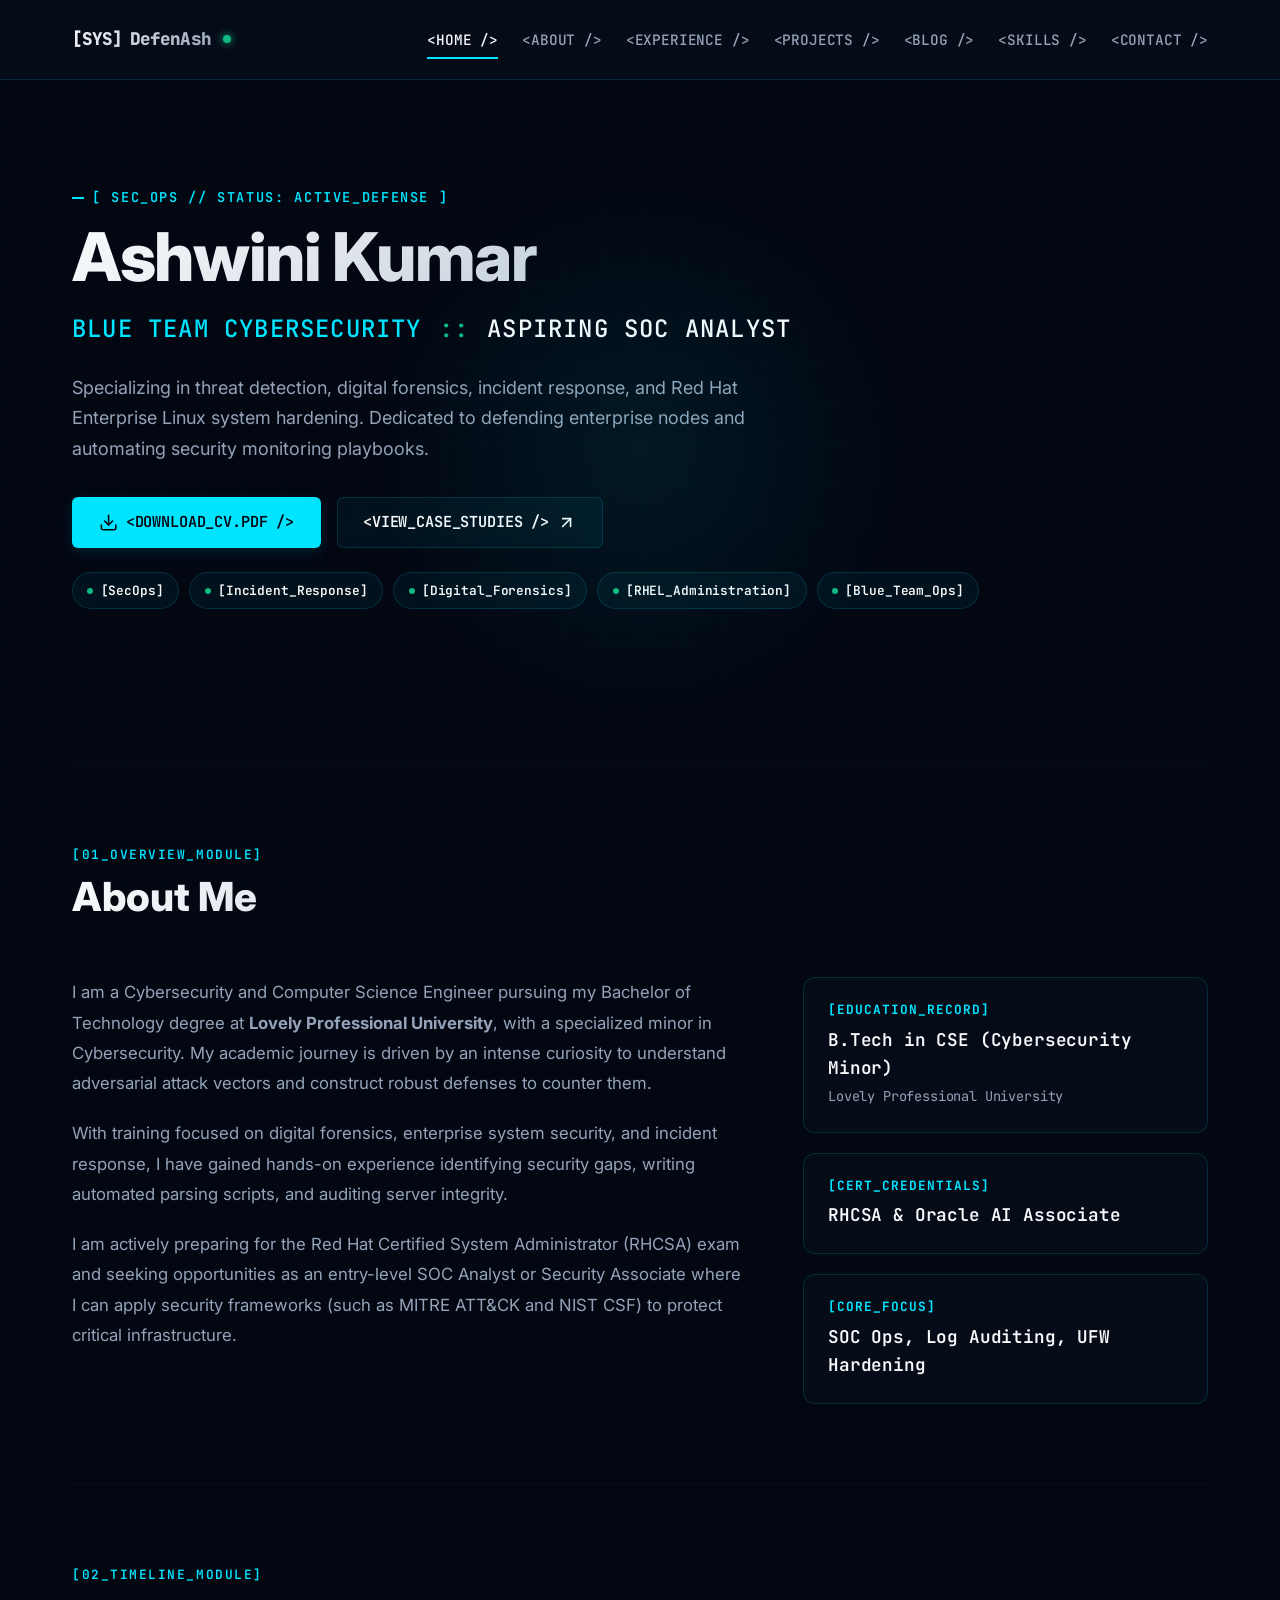
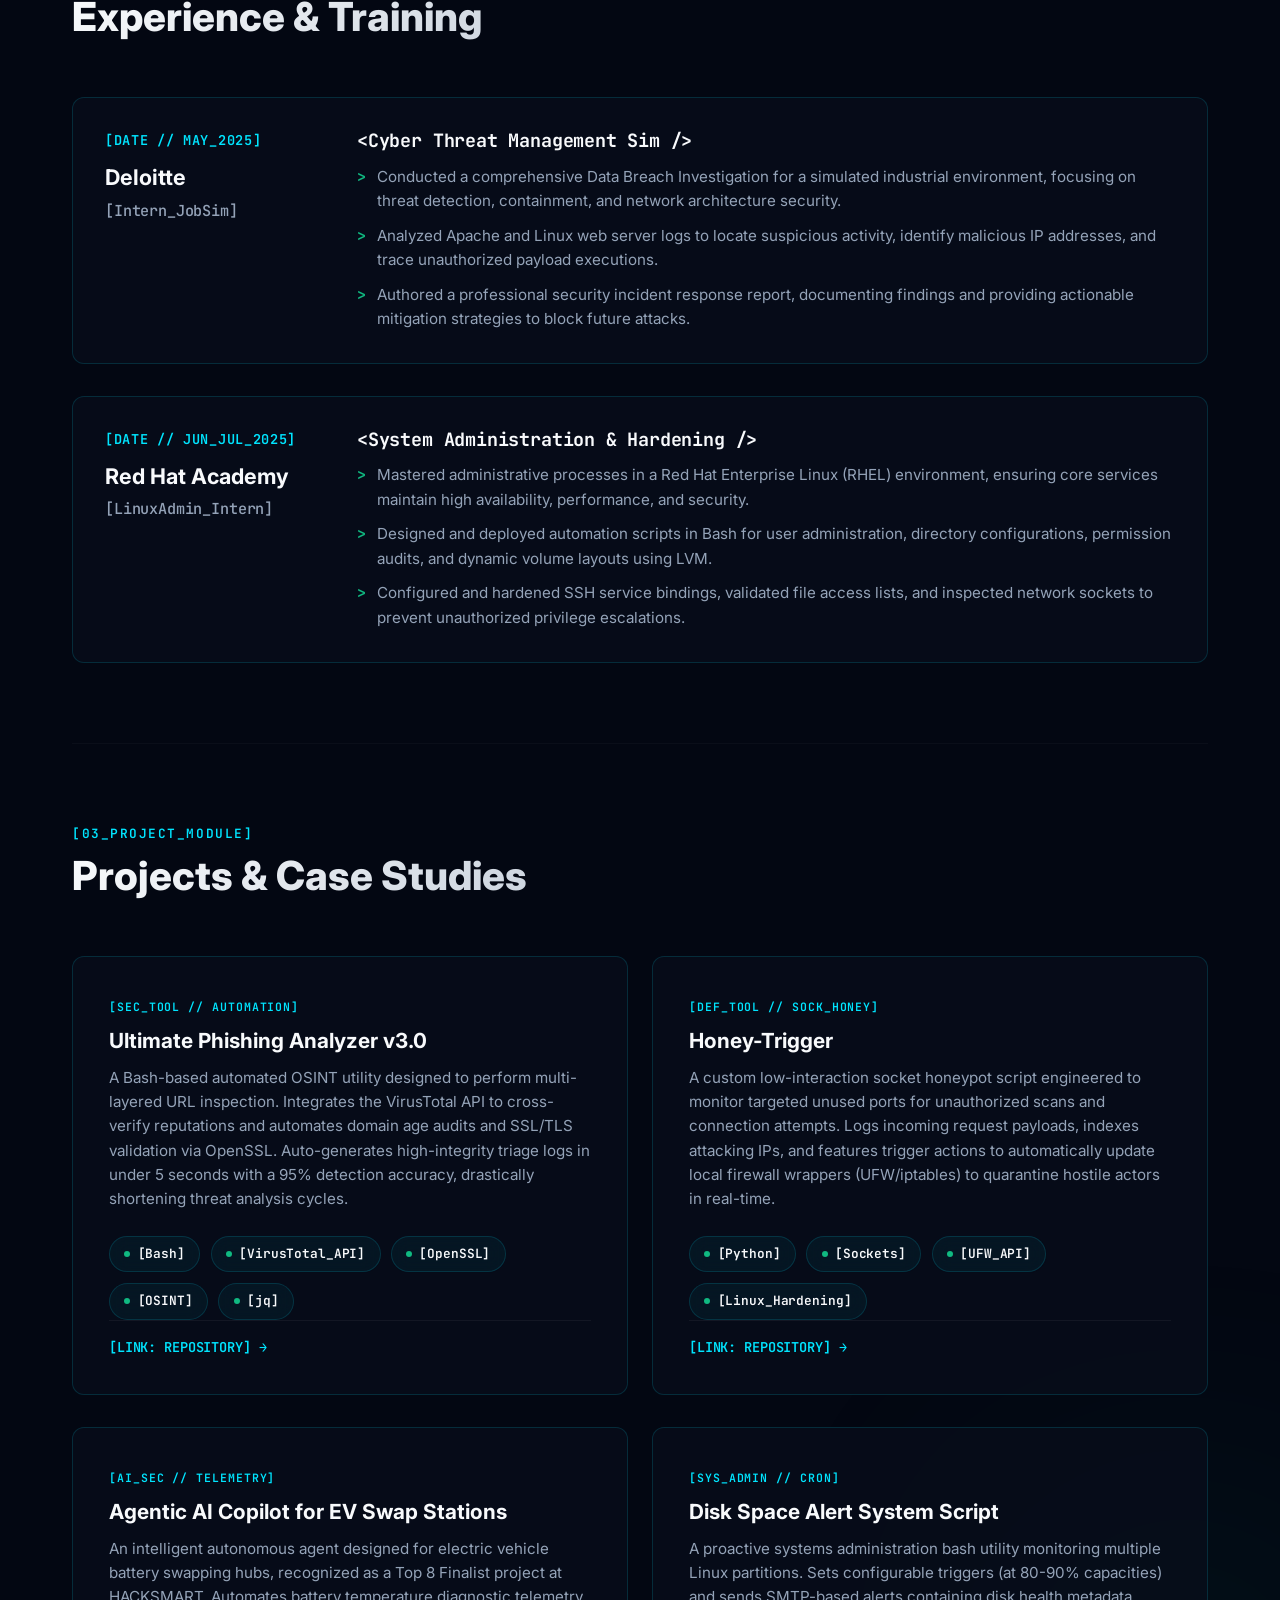
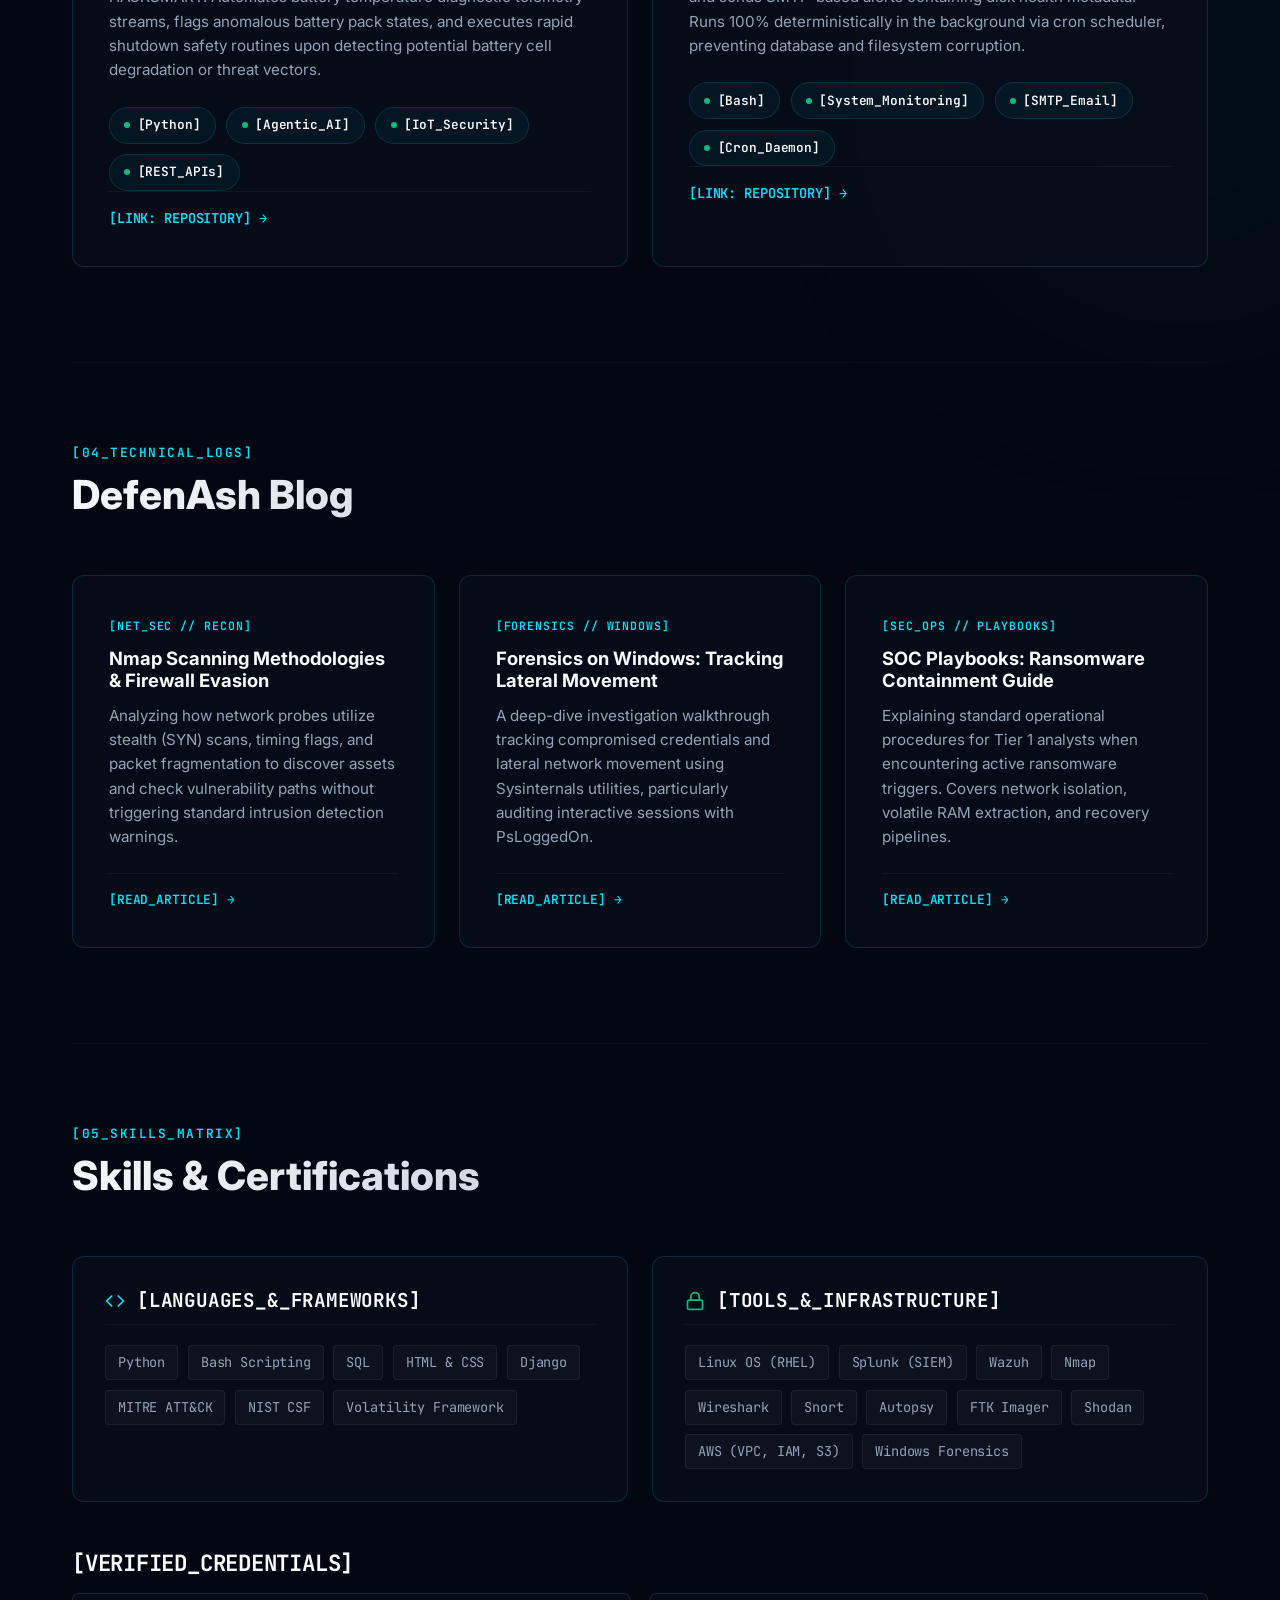
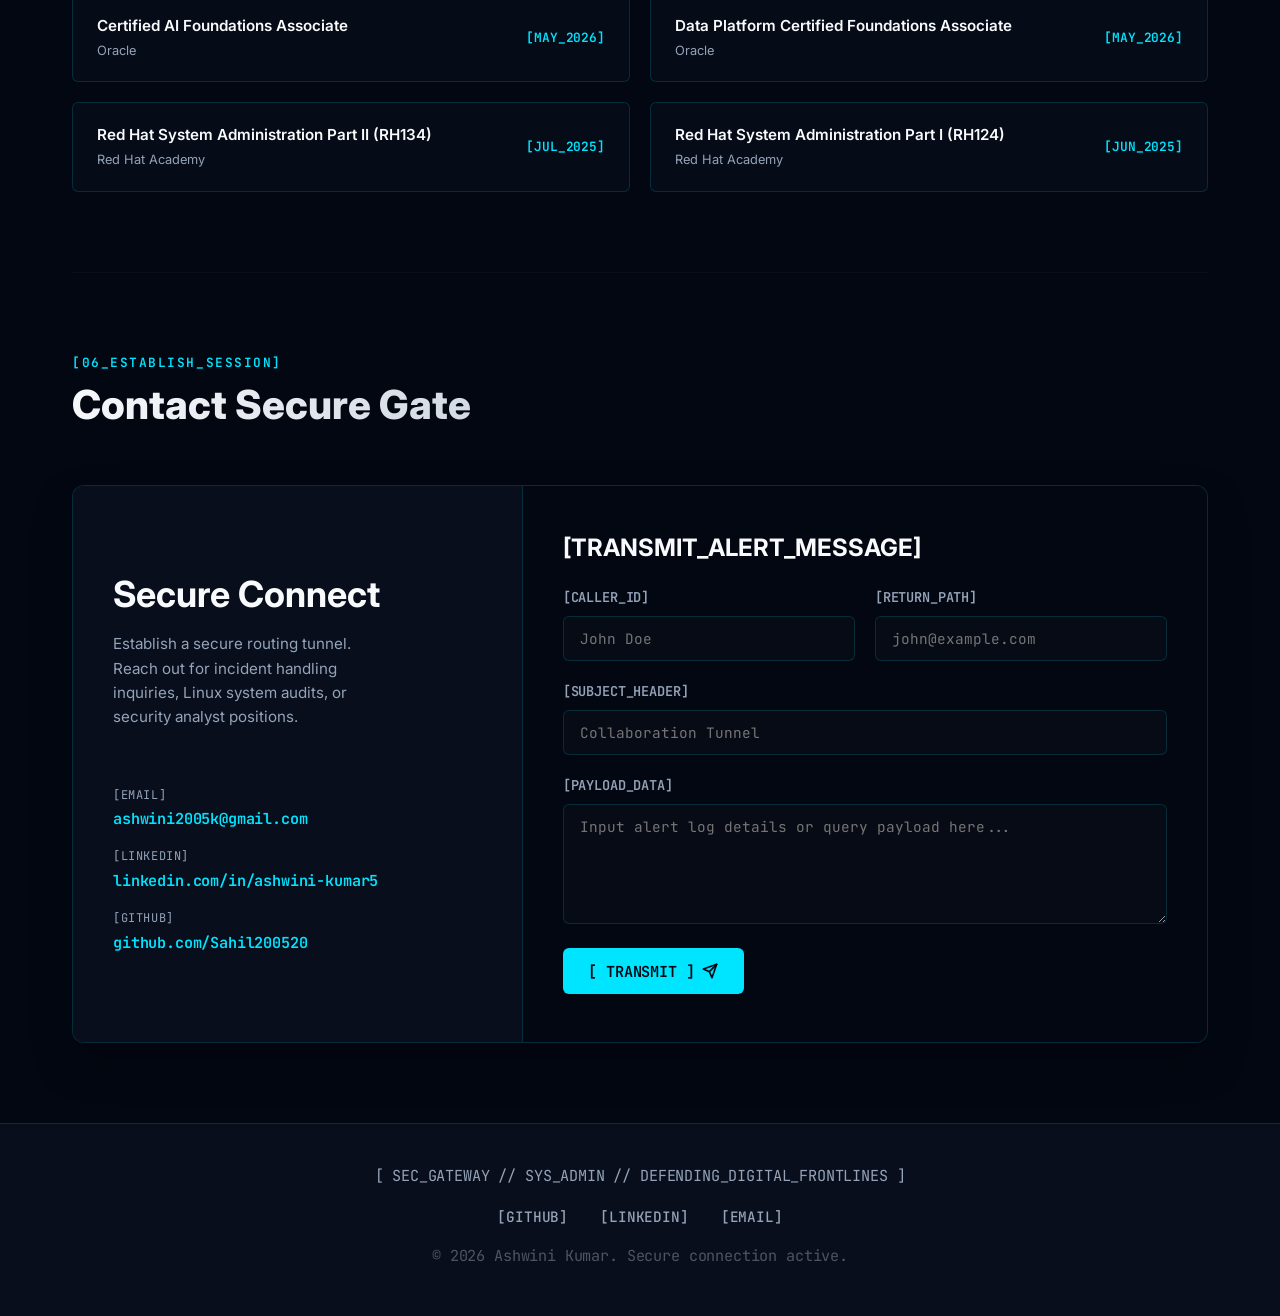
==== commit f15c65ce: "Change something in my portfolio" ====
--- a/index.html
+++ b/index.html
@@ -4,7 +4,7 @@
 <head>
   <meta charset="utf-8" />
   <meta name="viewport" content="width=device-width, initial-scale=1" />
-  <title>DefenAsh | Cybersecurity & Computer Science Engineer</title>
+  <title>Ashwini Kumar | Cybersecurity &amp; Computer Science Engineer</title>
   <meta name="description"
     content="Portfolio of Ashwini Kumar, a B.Tech Computer Science and Engineering student specializing in Cybersecurity, Blue Team Operations, and Threat Detection." />
   <link rel="stylesheet" href="style.css" />
@@ -19,20 +19,24 @@
   <header class="topbar">
     <div class="inner">
       <a href="#home" class="brand" aria-label="Ashwini Kumar Home">
-        <span class="dot" aria-hidden="true"></span>
-        <span>Ashwini Kumar</span>
+        <span class="monospace text-gradient"
+          style="font-weight: 800; font-size: 1.1rem; letter-spacing: -0.05em; display: flex; align-items: center; gap: 0.45rem;">
+          <span>[SYS]</span>
+          <span>DefenAsh</span>
+        </span>
+        <span class="status-dot" aria-hidden="true" style="margin-left: 0.25rem;"></span>
       </a>
       <button class="menu-toggle" aria-label="Toggle menu" id="menu-toggle">
         <span></span><span></span><span></span>
       </button>
-      <nav aria-label="Main navigation" id="main-nav">
-        <a class="navlink active" href="#home">Home</a>
-        <a class="navlink" href="#about">About</a>
-        <a class="navlink" href="#experience">Experience</a>
-        <a class="navlink" href="#projects">Projects</a>
-        <a class="navlink" href="#blog">Blog</a>
-        <a class="navlink" href="#skills">Skills</a>
-        <a class="navlink" href="#contact">Contact</a>
+      <nav aria-label="Main navigation" id="main-nav" class="monospace">
+        <a class="navlink active" href="#home">&lt;HOME /&gt;</a>
+        <a class="navlink" href="#about">&lt;ABOUT /&gt;</a>
+        <a class="navlink" href="#experience">&lt;EXPERIENCE /&gt;</a>
+        <a class="navlink" href="#projects">&lt;PROJECTS /&gt;</a>
+        <a class="navlink" href="#blog">&lt;BLOG /&gt;</a>
+        <a class="navlink" href="#skills">&lt;SKILLS /&gt;</a>
+        <a class="navlink" href="#contact">&lt;CONTACT /&gt;</a>
       </nav>
     </div>
   </header>
@@ -43,16 +47,18 @@
     <!-- Hero Section -->
     <section id="home" class="hero reveal active">
       <div class="hero-content">
-        <div class="hero-subtitle">CYBERSECURITY &amp; CSE ENGINEER</div>
+        <div class="hero-subtitle monospace">[ SEC_OPS // STATUS: ACTIVE_DEFENSE ]</div>
         <h1 class="text-gradient">Ashwini Kumar</h1>
-        <div class="hero-role">
-          <span>Blue Team Cybersecurity</span>
-          <span class="accent-bullet" aria-hidden="true">•</span>
+        <div class="hero-role monospace"
+          style="font-size: clamp(1.1rem, 3vw, 1.5rem); text-transform: uppercase; letter-spacing: 0.05em;">
+          <span style="color: var(--accent-primary);">Blue Team Cybersecurity</span>
+          <span class="accent-bullet" aria-hidden="true"
+            style="color: var(--accent-secondary); margin: 0 0.5rem;">::</span>
           <span>Aspiring SOC Analyst</span>
         </div>
         <p class="hero-desc">
-          Focused on threat detection, digital forensics, incident response, and Red Hat Enterprise Linux system
-          hardening. Dedicated to defending corporate infrastructure against modern cyber adversaries.
+          Specializing in threat detection, digital forensics, incident response, and Red Hat Enterprise Linux system
+          hardening. Dedicated to defending enterprise nodes and automating security monitoring playbooks.
         </p>
         <div class="btnrow">
           <a href="assets/Ashwini_Kumar_Resume.pdf" class="btn primary" download="Ashwini_Kumar_Resume.pdf">
@@ -62,10 +68,10 @@
               <polyline points="7 10 12 15 17 10"></polyline>
               <line x1="12" y1="15" x2="12" y2="3"></line>
             </svg>
-            <span>Download CV</span>
+            <span class="monospace">&lt;DOWNLOAD_CV.PDF /&gt;</span>
           </a>
           <a href="#projects" class="btn glass">
-            <span>View Projects</span>
+            <span class="monospace">&lt;VIEW_CASE_STUDIES /&gt;</span>
             <svg class="icon" style="transform: rotate(-45deg);" viewBox="0 0 24 24" width="24" height="24"
               stroke="currentColor" stroke-width="2" fill="none" stroke-linecap="round" stroke-linejoin="round">
               <line x1="5" y1="12" x2="19" y2="12"></line>
@@ -74,11 +80,11 @@
           </a>
         </div>
         <div class="badges" aria-label="Core Qualifications">
-          <span class="badge">Security Analyst</span>
-          <span class="badge">Incident Response</span>
-          <span class="badge">Digital Forensics</span>
-          <span class="badge">Linux Administration</span>
-          <span class="badge">Blue Team Operations</span>
+          <span class="badge monospace">[SecOps]</span>
+          <span class="badge monospace">[Incident_Response]</span>
+          <span class="badge monospace">[Digital_Forensics]</span>
+          <span class="badge monospace">[RHEL_Administration]</span>
+          <span class="badge monospace">[Blue_Team_Ops]</span>
         </div>
       </div>
     </section>
@@ -86,42 +92,42 @@
     <!-- About Me Section -->
     <section id="about" class="reveal">
       <div class="section-title-wrap">
-        <span class="section-tag">Overview</span>
+        <span class="section-tag monospace">[01_OVERVIEW_MODULE]</span>
         <h2 class="section-title text-gradient">About Me</h2>
       </div>
       <div class="about-grid">
         <div class="about-text">
           <p>
-            I am a passionate Cybersecurity and Computer Science student pursuing my Bachelor of Technology degree at
+            I am a Cybersecurity and Computer Science Engineer pursuing my Bachelor of Technology degree at
             <strong>Lovely Professional University</strong>, with a specialized minor in Cybersecurity. My academic
-            journey is driven by an intense curiosity to understand adversarial attack paths and build resilient
+            journey is driven by an intense curiosity to understand adversarial attack vectors and construct robust
             defenses to counter them.
           </p>
           <p>
             With training focused on digital forensics, enterprise system security, and incident response, I have gained
-            hands-on experience identifying security vulnerabilities, writing automations, and auditing server
+            hands-on experience identifying security gaps, writing automated parsing scripts, and auditing server
             integrity.
           </p>
           <p>
             I am actively preparing for the Red Hat Certified System Administrator (RHCSA) exam and seeking
             opportunities as an entry-level SOC Analyst or Security Associate where I can apply security frameworks
-            (such as MITRE ATT&amp;CK and NIST CSF) to protect critical infrastructures.
+            (such as MITRE ATT&amp;CK and NIST CSF) to protect critical infrastructure.
           </p>
         </div>
-        <div class="about-stats">
+        <div class="about-stats monospace">
           <div class="stat-box">
-            <h4>Education</h4>
+            <h4>[EDUCATION_RECORD]</h4>
             <p>B.Tech in CSE (Cybersecurity Minor)</p>
-            <p style="font-size: 0.9rem; font-weight: normal; color: var(--text-secondary); margin-top: 0.25rem;">Lovely
-              Professional University</p>
+            <p style="font-size: 0.85rem; font-weight: normal; color: var(--text-secondary); margin-top: 0.25rem;">
+              Lovely Professional University</p>
           </div>
           <div class="stat-box">
-            <h4>Certificates</h4>
-            <p>RHCSA &amp; Oracle AI Foundations</p>
+            <h4>[CERT_CREDENTIALS]</h4>
+            <p>RHCSA &amp; Oracle AI Associate</p>
           </div>
           <div class="stat-box">
-            <h4>Focus Areas</h4>
-            <p>SOC, Log Auditing, Incident Containment</p>
+            <h4>[CORE_FOCUS]</h4>
+            <p>SOC Ops, Log Auditing, UFW Hardening</p>
           </div>
         </div>
       </div>
@@ -130,19 +136,19 @@
     <!-- Experience / Internships Section -->
     <section id="experience" class="reveal">
       <div class="section-title-wrap">
-        <span class="section-tag">Milestones</span>
+        <span class="section-tag monospace">[02_TIMELINE_MODULE]</span>
         <h2 class="section-title text-gradient">Experience &amp; Training</h2>
       </div>
       <div class="timeline">
         <!-- Deloitte Internship -->
         <div class="timeline-item">
           <div class="timeline-meta">
-            <span class="timeline-date">May 2025</span>
+            <span class="timeline-date monospace">[DATE // MAY_2025]</span>
             <span class="timeline-org">Deloitte</span>
-            <span class="timeline-role">Cyber Security Intern</span>
+            <span class="timeline-role monospace">[Intern_JobSim]</span>
           </div>
           <div class="timeline-content">
-            <h4>Cyber Threat Management Job Simulation</h4>
+            <h4 class="monospace">&lt;Cyber Threat Management Sim /&gt;</h4>
             <ul>
               <li>Conducted a comprehensive Data Breach Investigation for a simulated industrial environment, focusing
                 on threat detection, containment, and network architecture security.</li>
@@ -157,12 +163,12 @@
         <!-- Red Hat Linux Administration -->
         <div class="timeline-item">
           <div class="timeline-meta">
-            <span class="timeline-date">Jun 2025 - Jul 2025</span>
+            <span class="timeline-date monospace">[DATE // JUN_JUL_2025]</span>
             <span class="timeline-org">Red Hat Academy</span>
-            <span class="timeline-role">Linux Admin Intern</span>
+            <span class="timeline-role monospace">[LinuxAdmin_Intern]</span>
           </div>
           <div class="timeline-content">
-            <h4>System Administration &amp; Hardening Training</h4>
+            <h4 class="monospace">&lt;System Administration &amp; Hardening /&gt;</h4>
             <ul>
               <li>Mastered administrative processes in a Red Hat Enterprise Linux (RHEL) environment, ensuring core
                 services maintain high availability, performance, and security.</li>
@@ -179,7 +185,7 @@
     <!-- Projects Grid Section -->
     <section id="projects" class="reveal">
       <div class="section-title-wrap">
-        <span class="section-tag">Showcase</span>
+        <span class="section-tag monospace">[03_PROJECT_MODULE]</span>
         <h2 class="section-title text-gradient">Projects &amp; Case Studies</h2>
       </div>
       <div class="grid">
@@ -187,7 +193,7 @@
         <div class="card col-6">
           <div class="card-inner">
             <div class="card-header">
-              <span class="tag">OSINT &amp; Automation</span>
+              <span class="tag monospace">[SEC_TOOL // AUTOMATION]</span>
             </div>
             <h3>Ultimate Phishing Analyzer v3.0</h3>
             <p>
@@ -197,15 +203,16 @@
               drastically shortening threat analysis cycles.
             </p>
             <div class="badges" aria-label="Tech Stack">
-              <span class="badge" style="padding: 0.25rem 0.75rem; font-size: 0.75rem;">Bash</span>
-              <span class="badge" style="padding: 0.25rem 0.75rem; font-size: 0.75rem;">VirusTotal API</span>
-              <span class="badge" style="padding: 0.25rem 0.75rem; font-size: 0.75rem;">OpenSSL</span>
-              <span class="badge" style="padding: 0.25rem 0.75rem; font-size: 0.75rem;">OSINT</span>
-              <span class="badge" style="padding: 0.25rem 0.75rem; font-size: 0.75rem;">jq</span>
+              <span class="badge monospace">[Bash]</span>
+              <span class="badge monospace">[VirusTotal_API]</span>
+              <span class="badge monospace">[OpenSSL]</span>
+              <span class="badge monospace">[OSINT]</span>
+              <span class="badge monospace">[jq]</span>
             </div>
             <div class="card-footer mt-6">
-              <a href="https://github.com/Sahil200520" target="_blank" rel="noopener noreferrer" class="read-more">
-                View Repository <span class="arrow">→</span>
+              <a href="https://github.com/Sahil200520" target="_blank" rel="noopener noreferrer"
+                class="read-more monospace" style="font-size: 0.85rem;">
+                [LINK: REPOSITORY] <span class="arrow">→</span>
               </a>
             </div>
           </div>
@@ -215,7 +222,7 @@
         <div class="card col-6">
           <div class="card-inner">
             <div class="card-header">
-              <span class="tag">Active Defense</span>
+              <span class="tag monospace">[DEF_TOOL // SOCK_HONEY]</span>
             </div>
             <h3>Honey-Trigger</h3>
             <p>
@@ -225,14 +232,15 @@
               hostile actors in real-time.
             </p>
             <div class="badges" aria-label="Tech Stack">
-              <span class="badge" style="padding: 0.25rem 0.75rem; font-size: 0.75rem;">Python</span>
-              <span class="badge" style="padding: 0.25rem 0.75rem; font-size: 0.75rem;">Socket Programming</span>
-              <span class="badge" style="padding: 0.25rem 0.75rem; font-size: 0.75rem;">UFW</span>
-              <span class="badge" style="padding: 0.25rem 0.75rem; font-size: 0.75rem;">Linux Security</span>
+              <span class="badge monospace">[Python]</span>
+              <span class="badge monospace">[Sockets]</span>
+              <span class="badge monospace">[UFW_API]</span>
+              <span class="badge monospace">[Linux_Hardening]</span>
             </div>
             <div class="card-footer mt-6">
-              <a href="https://github.com/Sahil200520" target="_blank" rel="noopener noreferrer" class="read-more">
-                View Repository <span class="arrow">→</span>
+              <a href="https://github.com/Sahil200520" target="_blank" rel="noopener noreferrer"
+                class="read-more monospace" style="font-size: 0.85rem;">
+                [LINK: REPOSITORY] <span class="arrow">→</span>
               </a>
             </div>
           </div>
@@ -242,7 +250,7 @@
         <div class="card col-6">
           <div class="card-inner">
             <div class="card-header">
-              <span class="tag">AI &amp; IoT Security</span>
+              <span class="tag monospace">[AI_SEC // TELEMETRY]</span>
             </div>
             <h3>Agentic AI Copilot for EV Swap Stations</h3>
             <p>
@@ -252,14 +260,15 @@
               degradation or threat vectors.
             </p>
             <div class="badges" aria-label="Tech Stack">
-              <span class="badge" style="padding: 0.25rem 0.75rem; font-size: 0.75rem;">Python</span>
-              <span class="badge" style="padding: 0.25rem 0.75rem; font-size: 0.75rem;">Agentic AI</span>
-              <span class="badge" style="padding: 0.25rem 0.75rem; font-size: 0.75rem;">IoT Diagnostics</span>
-              <span class="badge" style="padding: 0.25rem 0.75rem; font-size: 0.75rem;">API Integration</span>
+              <span class="badge monospace">[Python]</span>
+              <span class="badge monospace">[Agentic_AI]</span>
+              <span class="badge monospace">[IoT_Security]</span>
+              <span class="badge monospace">[REST_APIs]</span>
             </div>
             <div class="card-footer mt-6">
-              <a href="https://github.com/Sahil200520" target="_blank" rel="noopener noreferrer" class="read-more">
-                View Repository <span class="arrow">→</span>
+              <a href="https://github.com/Sahil200520" target="_blank" rel="noopener noreferrer"
+                class="read-more monospace" style="font-size: 0.85rem;">
+                [LINK: REPOSITORY] <span class="arrow">→</span>
               </a>
             </div>
           </div>
@@ -269,7 +278,7 @@
         <div class="card col-6">
           <div class="card-inner">
             <div class="card-header">
-              <span class="tag">System Automation</span>
+              <span class="tag monospace">[SYS_ADMIN // CRON]</span>
             </div>
             <h3>Disk Space Alert System Script</h3>
             <p>
@@ -278,14 +287,15 @@
               deterministically in the background via cron scheduler, preventing database and filesystem corruption.
             </p>
             <div class="badges" aria-label="Tech Stack">
-              <span class="badge" style="padding: 0.25rem 0.75rem; font-size: 0.75rem;">Bash</span>
-              <span class="badge" style="padding: 0.25rem 0.75rem; font-size: 0.75rem;">Linux Admin</span>
-              <span class="badge" style="padding: 0.25rem 0.75rem; font-size: 0.75rem;">SMTP Email</span>
-              <span class="badge" style="padding: 0.25rem 0.75rem; font-size: 0.75rem;">Cron Automations</span>
+              <span class="badge monospace">[Bash]</span>
+              <span class="badge monospace">[System_Monitoring]</span>
+              <span class="badge monospace">[SMTP_Email]</span>
+              <span class="badge monospace">[Cron_Daemon]</span>
             </div>
             <div class="card-footer mt-6">
-              <a href="https://github.com/Sahil200520" target="_blank" rel="noopener noreferrer" class="read-more">
-                View Repository <span class="arrow">→</span>
+              <a href="https://github.com/Sahil200520" target="_blank" rel="noopener noreferrer"
+                class="read-more monospace" style="font-size: 0.85rem;">
+                [LINK: REPOSITORY] <span class="arrow">→</span>
               </a>
             </div>
           </div>
@@ -296,23 +306,24 @@
     <!-- Blog Section -->
     <section id="blog" class="reveal">
       <div class="section-title-wrap">
-        <span class="section-tag">DefenAsh</span>
-        <h2 class="section-title text-gradient">Cybersecurity Technical Blog</h2>
+        <span class="section-tag monospace">[04_TECHNICAL_LOGS]</span>
+        <h2 class="section-title text-gradient">DefenAsh Blog</h2>
       </div>
       <div class="grid">
         <!-- Blog Card 1 -->
         <div class="card col-4">
           <div class="card-inner">
             <div class="card-header">
-              <span class="tag">Network Security</span>
-            </div>
-            <h3>Nmap Scanning Methodologies &amp; Firewall Evasion</h3>
+              <span class="tag monospace">[NET_SEC // RECON]</span>
+            </div>
+            <h3 style="font-size: 1.15rem;">Nmap Scanning Methodologies &amp; Firewall Evasion</h3>
             <p>
               Analyzing how network probes utilize stealth (SYN) scans, timing flags, and packet fragmentation to
               discover assets and check vulnerability paths without triggering standard intrusion detection warnings.
             </p>
             <div class="card-footer mt-4">
-              <span class="read-more">Read Article <span class="arrow">→</span></span>
+              <span class="read-more monospace" style="font-size: 0.8rem;">[READ_ARTICLE] <span
+                  class="arrow">→</span></span>
             </div>
           </div>
         </div>
@@ -321,15 +332,16 @@
         <div class="card col-4">
           <div class="card-inner">
             <div class="card-header">
-              <span class="tag">Digital Forensics</span>
-            </div>
-            <h3>Forensics on Windows: Tracking Lateral Movement</h3>
+              <span class="tag monospace">[FORENSICS // WINDOWS]</span>
+            </div>
+            <h3 style="font-size: 1.15rem;">Forensics on Windows: Tracking Lateral Movement</h3>
             <p>
               A deep-dive investigation walkthrough tracking compromised credentials and lateral network movement using
               Sysinternals utilities, particularly auditing interactive sessions with PsLoggedOn.
             </p>
             <div class="card-footer mt-4">
-              <span class="read-more">Read Article <span class="arrow">→</span></span>
+              <span class="read-more monospace" style="font-size: 0.8rem;">[READ_ARTICLE] <span
+                  class="arrow">→</span></span>
             </div>
           </div>
         </div>
@@ -338,15 +350,16 @@
         <div class="card col-4">
           <div class="card-inner">
             <div class="card-header">
-              <span class="tag">Security Operations</span>
-            </div>
-            <h3>SOC Playbooks: Ransomware Containment Guide</h3>
+              <span class="tag monospace">[SEC_OPS // PLAYBOOKS]</span>
+            </div>
+            <h3 style="font-size: 1.15rem;">SOC Playbooks: Ransomware Containment Guide</h3>
             <p>
               Explaining standard operational procedures for Tier 1 analysts when encountering active ransomware
               triggers. Covers network isolation, volatile RAM extraction, and recovery pipelines.
             </p>
             <div class="card-footer mt-4">
-              <span class="read-more">Read Article <span class="arrow">→</span></span>
+              <span class="read-more monospace" style="font-size: 0.8rem;">[READ_ARTICLE] <span
+                  class="arrow">→</span></span>
             </div>
           </div>
         </div>
@@ -356,63 +369,63 @@
     <!-- Skills & Certifications Section -->
     <section id="skills" class="reveal">
       <div class="section-title-wrap">
-        <span class="section-tag">Proficiency</span>
+        <span class="section-tag monospace">[05_SKILLS_MATRIX]</span>
         <h2 class="section-title text-gradient">Skills &amp; Certifications</h2>
       </div>
 
       <div class="skills-grid">
         <!-- Skills Column 1 -->
         <div class="skills-card">
-          <h3>
+          <h3 class="monospace">
             <svg viewBox="0 0 24 24" width="20" height="20" stroke="var(--accent-primary)" stroke-width="2" fill="none"
               stroke-linecap="round" stroke-linejoin="round" style="display:inline-block; vertical-align: middle;">
               <polyline points="16 18 22 12 16 6"></polyline>
               <polyline points="8 6 2 12 8 18"></polyline>
             </svg>
-            <span style="vertical-align: middle;">Languages &amp; Frameworks</span>
+            <span style="vertical-align: middle; margin-left: 0.25rem;">[LANGUAGES_&amp;_FRAMEWORKS]</span>
           </h3>
           <div class="skills-list">
-            <span class="skill-tag">Python</span>
-            <span class="skill-tag">Bash Scripting</span>
-            <span class="skill-tag">SQL</span>
-            <span class="skill-tag">HTML &amp; CSS</span>
-            <span class="skill-tag">Django</span>
-            <span class="skill-tag">MITRE ATT&amp;CK Framework</span>
-            <span class="skill-tag">NIST Cybersecurity Framework</span>
-            <span class="skill-tag">Volatility Framework</span>
+            <span class="skill-tag monospace">Python</span>
+            <span class="skill-tag monospace">Bash Scripting</span>
+            <span class="skill-tag monospace">SQL</span>
+            <span class="skill-tag monospace">HTML &amp; CSS</span>
+            <span class="skill-tag monospace">Django</span>
+            <span class="skill-tag monospace">MITRE ATT&amp;CK</span>
+            <span class="skill-tag monospace">NIST CSF</span>
+            <span class="skill-tag monospace">Volatility Framework</span>
           </div>
         </div>
 
         <!-- Skills Column 2 -->
         <div class="skills-card">
-          <h3>
+          <h3 class="monospace">
             <svg viewBox="0 0 24 24" width="20" height="20" stroke="var(--accent-secondary)" stroke-width="2"
               fill="none" stroke-linecap="round" stroke-linejoin="round"
               style="display:inline-block; vertical-align: middle;">
               <rect x="3" y="11" width="18" height="11" rx="2" ry="2"></rect>
               <path d="M7 11V7a5 5 0 0 1 10 0v4"></path>
             </svg>
-            <span style="vertical-align: middle;">Tools &amp; Infrastructure</span>
+            <span style="vertical-align: middle; margin-left: 0.25rem;">[TOOLS_&amp;_INFRASTRUCTURE]</span>
           </h3>
           <div class="skills-list">
-            <span class="skill-tag">Linux OS (RHEL)</span>
-            <span class="skill-tag">Splunk (SIEM)</span>
-            <span class="skill-tag">Wazuh</span>
-            <span class="skill-tag">Nmap</span>
-            <span class="skill-tag">Wireshark</span>
-            <span class="skill-tag">Snort</span>
-            <span class="skill-tag">Autopsy</span>
-            <span class="skill-tag">FTK Imager</span>
-            <span class="skill-tag">Shodan</span>
-            <span class="skill-tag">AWS (EC2, S3, IAM, VPC)</span>
-            <span class="skill-tag">Windows Forensics</span>
+            <span class="skill-tag monospace">Linux OS (RHEL)</span>
+            <span class="skill-tag monospace">Splunk (SIEM)</span>
+            <span class="skill-tag monospace">Wazuh</span>
+            <span class="skill-tag monospace">Nmap</span>
+            <span class="skill-tag monospace">Wireshark</span>
+            <span class="skill-tag monospace">Snort</span>
+            <span class="skill-tag monospace">Autopsy</span>
+            <span class="skill-tag monospace">FTK Imager</span>
+            <span class="skill-tag monospace">Shodan</span>
+            <span class="skill-tag monospace">AWS (VPC, IAM, S3)</span>
+            <span class="skill-tag monospace">Windows Forensics</span>
           </div>
         </div>
       </div>
 
       <!-- Certifications Sub-Section -->
       <div class="cert-section">
-        <h3 class="mb-4">Professional Certifications</h3>
+        <h3 class="mb-4 monospace">[VERIFIED_CREDENTIALS]</h3>
         <div class="certs-grid">
           <!-- Cert 1 -->
           <div class="cert-card">
@@ -420,7 +433,7 @@
               <span class="cert-title">Certified AI Foundations Associate</span>
               <span class="cert-issuer">Oracle</span>
             </div>
-            <span class="cert-date">May 2026</span>
+            <span class="cert-date monospace">[MAY_2026]</span>
           </div>
 
           <!-- Cert 2 -->
@@ -429,7 +442,7 @@
               <span class="cert-title">Data Platform Certified Foundations Associate</span>
               <span class="cert-issuer">Oracle</span>
             </div>
-            <span class="cert-date">May 2026</span>
+            <span class="cert-date monospace">[MAY_2026]</span>
           </div>
 
           <!-- Cert 3 -->
@@ -438,7 +451,7 @@
               <span class="cert-title">Red Hat System Administration Part II (RH134)</span>
               <span class="cert-issuer">Red Hat Academy</span>
             </div>
-            <span class="cert-date">Jul 2025</span>
+            <span class="cert-date monospace">[JUL_2025]</span>
           </div>
 
           <!-- Cert 4 -->
@@ -447,66 +460,67 @@
               <span class="cert-title">Red Hat System Administration Part I (RH124)</span>
               <span class="cert-issuer">Red Hat Academy</span>
             </div>
-            <span class="cert-date">Jun 2025</span>
-          </div>
-        </div>
-      </div>
-    </section>
-
-    <!-- Contact & Form Section (strictly following reference site style) -->
+            <span class="cert-date monospace">[JUN_2025]</span>
+          </div>
+        </div>
+      </div>
+    </section>
+
+    <!-- Contact & Form Section -->
     <section id="contact" class="reveal">
       <div class="section-title-wrap">
-        <span class="section-tag">Reach Out</span>
-        <h2 class="section-title text-gradient">Contact</h2>
+        <span class="section-tag monospace">[06_ESTABLISH_SESSION]</span>
+        <h2 class="section-title text-gradient">Contact Secure Gate</h2>
       </div>
 
       <div class="contact-panel">
         <!-- Left details panel -->
         <div class="contact-panel-left">
-          <h2>Let's connect</h2>
-          <p>Reach out to discuss threat containment workflows, RHEL administration audits, or security associate
-            opportunities.</p>
-          <div class="contact-meta">
+          <h2>Secure Connect</h2>
+          <p>Establish a secure routing tunnel. Reach out for incident handling inquiries, Linux system audits, or
+            security analyst positions.</p>
+          <div class="contact-meta monospace">
             <div class="contact-meta-item">
-              <span class="contact-meta-label">Email</span>
+              <span class="contact-meta-label">[EMAIL]</span>
               <span class="contact-meta-val"><a href="mailto:ashwini2005k@gmail.com">ashwini2005k@gmail.com</a></span>
             </div>
             <div class="contact-meta-item">
-              <span class="contact-meta-label">Mobile</span>
-              <span class="contact-meta-val">+91-6306112791</span>
+              <span class="contact-meta-label">[LINKEDIN]</span>
+              <span class="contact-meta-val"><a href="https://linkedin.com/in/ashwini-kumar5/" target="_blank" rel="noopener noreferrer">linkedin.com/in/ashwini-kumar5</a></span>
             </div>
             <div class="contact-meta-item">
-              <span class="contact-meta-label">Location</span>
-              <span class="contact-meta-val">Phagwara, Punjab, India</span>
+              <span class="contact-meta-label">[GITHUB]</span>
+              <span class="contact-meta-val"><a href="https://github.com/Sahil200520" target="_blank" rel="noopener noreferrer">github.com/Sahil200520</a></span>
             </div>
           </div>
         </div>
 
         <!-- Right interactive form panel -->
         <div class="contact-panel-right">
-          <h3>Send a Message</h3>
+          <h3>[TRANSMIT_ALERT_MESSAGE]</h3>
           <form class="contact-form" action="https://formspree.io/f/placeholder" method="POST"
-            onsubmit="event.preventDefault(); alert('Message simulation sent successfully!');">
+            onsubmit="event.preventDefault(); alert('Session payload successfully transmitted!');">
             <div class="contact-form-grid">
-              <label>
-                Name
+              <label class="monospace">
+                [CALLER_ID]
                 <input type="text" name="name" placeholder="John Doe" required />
               </label>
-              <label>
-                Email
+              <label class="monospace">
+                [RETURN_PATH]
                 <input type="email" name="email" placeholder="john@example.com" required />
               </label>
-              <label class="full-width">
-                Subject
-                <input type="text" name="subject" placeholder="Collaboration / Job Opportunity" required />
+              <label class="full-width monospace">
+                [SUBJECT_HEADER]
+                <input type="text" name="subject" placeholder="Collaboration Tunnel" required />
               </label>
-              <label class="full-width">
-                Message
-                <textarea name="message" placeholder="Hi Ashwini, I'd love to chat about..." required></textarea>
+              <label class="full-width monospace">
+                [PAYLOAD_DATA]
+                <textarea name="message" placeholder="Input alert log details or query payload here..."
+                  required></textarea>
               </label>
             </div>
-            <button type="submit" class="contact-submit">
-              <span>Send Message</span>
+            <button type="submit" class="contact-submit monospace">
+              <span>[ TRANSMIT ]</span>
               <svg viewBox="0 0 24 24" width="16" height="16" stroke="currentColor" stroke-width="2.5" fill="none"
                 stroke-linecap="round" stroke-linejoin="round" style="display:inline-block; vertical-align: middle;">
                 <line x1="22" y1="2" x2="11" y2="13"></line>
@@ -523,13 +537,13 @@
   <!-- Footer Section -->
   <footer class="footer">
     <div class="wrap text-center">
-      <p>Hardening systems. Defending digital frontlines.</p>
-      <div class="social-links mt-4">
-        <a href="https://github.com/Sahil200520" target="_blank" rel="noopener noreferrer">GitHub</a>
-        <a href="https://linkedin.com/in/ashwini-kumar5/" target="_blank" rel="noopener noreferrer">LinkedIn</a>
-        <a href="mailto:ashwini2005k@gmail.com">Email</a>
-      </div>
-      <p class="footer-copy">© 2026 Ashwini Kumar. All rights reserved.</p>
+      <p class="monospace">[ SEC_GATEWAY // SYS_ADMIN // DEFENDING_DIGITAL_FRONTLINES ]</p>
+      <div class="social-links mt-4 monospace" style="font-size: 0.85rem;">
+        <a href="https://github.com/Sahil200520" target="_blank" rel="noopener noreferrer">[GITHUB]</a>
+        <a href="https://linkedin.com/in/ashwini-kumar5/" target="_blank" rel="noopener noreferrer">[LINKEDIN]</a>
+        <a href="mailto:ashwini2005k@gmail.com">[EMAIL]</a>
+      </div>
+      <p class="footer-copy monospace">© 2026 Ashwini Kumar. Secure connection active.</p>
     </div>
   </footer>
 
--- a/style.css
+++ b/style.css
@@ -1,28 +1,29 @@
-@import url('https://fonts.googleapis.com/css2?family=Inter:wght@300;400;500;600;700;800&display=swap');
+@import url('https://fonts.googleapis.com/css2?family=Inter:wght@300;400;500;600;700;800&family=JetBrains+Mono:wght@400;500;600;700&display=swap');
 
 :root {
-  /* Color Palette - Cybersecurity Tech Theme */
-  --bg-color: #0A0F1D;
-  --bg-color-alt: #111A2E;
-  --text-primary: #F8FAFC;
-  --text-secondary: #94A3B8;
-
-  --accent-primary: #38BDF8; /* Cyber Sky Blue */
-  --accent-primary-hover: #7DD3FC;
-  --accent-secondary: #34D399; /* Emerald Green */
-  --accent-secondary-hover: #6EE7B7;
-
-  --glass-bg: rgba(17, 26, 46, 0.7);
-  --glass-border: rgba(56, 189, 248, 0.15);
-  --glass-highlight: rgba(56, 189, 248, 0.06);
+  /* Color Palette - Cybersecurity Operations Center (SOC) Theme */
+  --bg-color: #030712;      /* Deep Obsidian Gray-Black */
+  --bg-color-alt: #080E1B;  /* Dark Blue-Gray Terminal slate */
+  --text-primary: #F8FAFC;  /* Crisp Off-White */
+  --text-secondary: #94A3B8;/* Cool steel gray */
+
+  --accent-primary: #00E5FF; /* Glowing Cyber Cyan */
+  --accent-primary-hover: #80F0FF;
+  --accent-secondary: #10B981; /* Secure Emerald Green */
+  --accent-secondary-hover: #34D399;
+
+  --glass-bg: rgba(8, 14, 27, 0.75);
+  --glass-border: rgba(0, 229, 255, 0.15);
+  --glass-highlight: rgba(0, 229, 255, 0.05);
+  --accent-glow: rgba(0, 229, 255, 0.12);
 
   /* Layout & Spacing */
   --max-width: 1200px;
   --header-height: 80px;
   --transition: all 0.3s cubic-bezier(0.25, 0.8, 0.25, 1);
-  --radius-sm: 8px;
-  --radius-md: 16px;
-  --radius-lg: 24px;
+  --radius-sm: 6px;
+  --radius-md: 12px;
+  --radius-lg: 18px;
 }
 
 /* Reset and Base */
@@ -48,7 +49,23 @@
   position: relative;
 }
 
-/* Mouse Spotlight Effect */
+/* HUD Grid Overlay representing a secure server terminal environment */
+body::after {
+  content: "";
+  position: fixed;
+  top: 0;
+  left: 0;
+  right: 0;
+  bottom: 0;
+  background-image: 
+    linear-gradient(rgba(0, 229, 255, 0.015) 1px, transparent 1px),
+    linear-gradient(90deg, rgba(0, 229, 255, 0.015) 1px, transparent 1px);
+  background-size: 40px 40px;
+  z-index: -2;
+  pointer-events: none;
+}
+
+/* Mouse Spotlight Effect - Cyber cyan glow */
 body::before {
   content: "";
   position: fixed;
@@ -56,7 +73,7 @@
   left: 0;
   right: 0;
   bottom: 0;
-  background: radial-gradient(800px circle at calc(var(--mouse-x, 0.5) * 100vw) calc(var(--mouse-y, 0.5) * 100vh), rgba(56, 189, 248, 0.12), transparent 35%);
+  background: radial-gradient(800px circle at calc(var(--mouse-x, 0.5) * 100vw) calc(var(--mouse-y, 0.5) * 100vh), rgba(0, 229, 255, 0.08), transparent 35%);
   z-index: 1000;
   pointer-events: none;
 }
@@ -65,9 +82,9 @@
 .bg-blob {
   position: absolute;
   border-radius: 30%;
-  filter: blur(120px);
+  filter: blur(140px);
   z-index: -1;
-  opacity: 0.25;
+  opacity: 0.2;
   transition: transform 0.8s cubic-bezier(0.25, 0.8, 0.25, 1);
 }
 
@@ -85,6 +102,28 @@
   width: 35vw;
   height: 35vw;
   background: radial-gradient(circle, var(--accent-secondary) 0%, transparent 70%);
+}
+
+/* Monospace fonts for terminal stats, labels, brackets */
+.monospace {
+  font-family: 'JetBrains Mono', 'Fira Code', monospace;
+  letter-spacing: -0.01em;
+}
+
+/* Blinking Status dot */
+.status-dot {
+  width: 8px;
+  height: 8px;
+  background-color: var(--accent-secondary);
+  border-radius: 50%;
+  display: inline-block;
+  box-shadow: 0 0 8px var(--accent-secondary);
+  animation: blink 2s infinite;
+}
+
+@keyframes blink {
+  0%, 100% { opacity: 1; }
+  50% { opacity: 0.3; }
 }
 
 /* Typography */
@@ -105,11 +144,11 @@
 }
 
 h2 {
-  font-size: clamp(2rem, 4vw, 2.75rem);
+  font-size: clamp(2rem, 4vw, 2.5rem);
 }
 
 h3 {
-  font-size: 1.5rem;
+  font-size: 1.4rem;
 }
 
 p {
@@ -127,7 +166,7 @@
 
 .glow-text {
   color: var(--accent-primary);
-  text-shadow: 0 0 20px rgba(56, 189, 248, 0.4);
+  text-shadow: 0 0 20px rgba(0, 229, 255, 0.4);
 }
 
 a {
@@ -208,14 +247,14 @@
 .btn.primary {
   background: var(--accent-primary);
   color: var(--bg-color);
-  box-shadow: 0 4px 14px rgba(56, 189, 248, 0.25);
+  box-shadow: 0 4px 14px var(--accent-glow);
 }
 
 .btn.primary:hover {
   background: var(--accent-primary-hover);
   transform: translateY(-2px);
   color: var(--bg-color);
-  box-shadow: 0 6px 20px rgba(56, 189, 248, 0.4);
+  box-shadow: 0 6px 20px rgba(0, 229, 255, 0.35), 0 0 15px rgba(0, 229, 255, 0.2);
 }
 
 .btn.glass {
@@ -230,6 +269,7 @@
   background: rgba(255, 255, 255, 0.08);
   border-color: var(--accent-primary);
   transform: translateY(-2px);
+  box-shadow: 0 4px 15px rgba(0, 229, 255, 0.1);
 }
 
 .btn .icon {
@@ -272,7 +312,7 @@
 }
 
 .brand {
-  font-size: 1.25rem;
+  font-size: 1.15rem;
   font-weight: 700;
   display: flex;
   align-items: center;
@@ -280,21 +320,21 @@
 }
 
 .brand .dot {
-  width: 10px;
-  height: 10px;
-  background: var(--accent-primary);
+  width: 8px;
+  height: 8px;
+  background: var(--accent-secondary);
   border-radius: 50%;
   display: inline-block;
-  box-shadow: 0 0 10px var(--accent-primary);
+  box-shadow: 0 0 8px var(--accent-secondary);
 }
 
 .topbar nav {
   display: flex;
-  gap: 2rem;
+  gap: 1.5rem;
 }
 
 .navlink {
-  font-size: 0.9375rem;
+  font-size: 0.9rem;
   font-weight: 500;
   color: var(--text-secondary);
   position: relative;
@@ -401,8 +441,7 @@
 .hero-subtitle {
   color: var(--accent-primary);
   font-weight: 600;
-  letter-spacing: 0.1em;
-  text-transform: uppercase;
+  letter-spacing: 0.12em;
   font-size: 0.85rem;
   margin-bottom: 0.75rem;
   display: flex;
@@ -419,14 +458,14 @@
 }
 
 .hero h1 {
-  font-size: clamp(2.5rem, 7vw, 4.5rem);
+  font-size: clamp(2.5rem, 7vw, 4.2rem);
   font-weight: 800;
   line-height: 1.1;
   letter-spacing: -0.02em;
 }
 
 .hero-role {
-  font-size: clamp(1.25rem, 3.5vw, 1.85rem);
+  font-size: clamp(1.25rem, 3.5vw, 1.75rem);
   font-weight: 500;
   color: var(--text-primary);
   margin-top: 0.5rem;
@@ -440,7 +479,7 @@
 }
 
 .hero-desc {
-  font-size: 1.15rem;
+  font-size: 1.125rem;
   max-width: 750px;
   margin-top: 1.5rem;
   margin-bottom: 2rem;
@@ -461,20 +500,20 @@
   padding: 0.45rem 0.9rem;
   border-radius: 2rem;
   font-size: 0.8rem;
-  font-weight: 500;
+  font-weight: 600;
   backdrop-filter: blur(10px);
   -webkit-backdrop-filter: blur(10px);
   transition: var(--transition);
   display: flex;
   align-items: center;
-  gap: 0.4rem;
+  gap: 0.45rem;
   color: var(--text-primary);
 }
 
 .badge:hover {
   border-color: var(--accent-primary);
   transform: translateY(-2px);
-  box-shadow: 0 4px 15px rgba(56, 189, 248, 0.15);
+  box-shadow: 0 4px 15px rgba(0, 229, 255, 0.15);
 }
 
 .badge::before {
@@ -488,15 +527,14 @@
 
 /* Section Headings */
 .section-title-wrap {
-  margin-bottom: 3rem;
+  margin-bottom: 3.5rem;
   position: relative;
 }
 
 .section-tag {
   color: var(--accent-primary);
   font-weight: 600;
-  letter-spacing: 0.1em;
-  text-transform: uppercase;
+  letter-spacing: 0.12em;
   font-size: 0.8rem;
   margin-bottom: 0.5rem;
   display: block;
@@ -511,7 +549,7 @@
 /* About Me Content */
 .about-grid {
   display: grid;
-  grid-template-columns: 1.2fr 0.8fr;
+  grid-template-columns: 1.25fr 0.75fr;
   gap: 3.5rem;
   align-items: start;
 }
@@ -546,19 +584,20 @@
 .stat-box:hover {
   border-color: var(--accent-primary);
   transform: translateY(-2px);
+  box-shadow: 0 8px 24px rgba(0, 229, 255, 0.05);
 }
 
 .stat-box h4 {
   color: var(--accent-primary);
-  font-size: 0.85rem;
+  font-size: 0.8rem;
   text-transform: uppercase;
-  letter-spacing: 0.05em;
+  letter-spacing: 0.08em;
   margin-bottom: 0.5rem;
 }
 
 .stat-box p {
   color: var(--text-primary);
-  font-size: 1.15rem;
+  font-size: 1.1rem;
   font-weight: 600;
   margin-bottom: 0;
 }
@@ -594,8 +633,8 @@
 .card:hover {
   transform: translateY(-8px);
   background: var(--bg-color-alt);
-  border-color: rgba(56, 189, 248, 0.3);
-  box-shadow: 0 20px 40px rgba(0, 0, 0, 0.4);
+  border-color: rgba(0, 229, 255, 0.35);
+  box-shadow: 0 20px 40px rgba(0, 0, 0, 0.5), 0 0 20px rgba(0, 229, 255, 0.1);
 }
 
 .card:hover::before {
@@ -604,16 +643,15 @@
 
 .card .tag {
   display: inline-block;
-  font-size: 0.75rem;
-  text-transform: uppercase;
-  letter-spacing: 0.1em;
+  font-size: 0.72rem;
+  letter-spacing: 0.08em;
   color: var(--accent-primary);
   margin-bottom: 0.75rem;
   font-weight: 600;
 }
 
 .card h3 {
-  font-size: 1.35rem;
+  font-size: 1.3rem;
   margin-bottom: 0.75rem;
   color: var(--text-primary);
 }
@@ -674,6 +712,7 @@
   border-color: var(--accent-primary);
   background: var(--bg-color-alt);
   transform: translateY(-4px);
+  box-shadow: 0 8px 30px rgba(0, 229, 255, 0.05);
 }
 
 .timeline-meta {
@@ -684,9 +723,8 @@
 .timeline-date {
   color: var(--accent-primary);
   font-weight: 600;
-  font-size: 0.9rem;
+  font-size: 0.85rem;
   margin-bottom: 0.5rem;
-  text-transform: uppercase;
   letter-spacing: 0.05em;
 }
 
@@ -697,7 +735,7 @@
 }
 
 .timeline-role {
-  font-size: 1rem;
+  font-size: 0.95rem;
   color: var(--text-secondary);
   font-weight: 500;
   margin-top: 0.25rem;
@@ -724,10 +762,12 @@
 }
 
 .timeline-content li::before {
-  content: '→';
+  content: '>';
   position: absolute;
   left: 0;
   color: var(--accent-secondary);
+  font-family: 'JetBrains Mono', monospace;
+  font-weight: bold;
 }
 
 @media (max-width: 768px) {
@@ -762,6 +802,7 @@
 .skills-card:hover {
   border-color: var(--accent-primary);
   background: var(--bg-color-alt);
+  box-shadow: 0 8px 30px rgba(0, 229, 255, 0.05);
 }
 
 .skills-card h3 {
@@ -782,10 +823,10 @@
 }
 
 .skill-tag {
-  background: rgba(255, 255, 255, 0.04);
-  border: 1px solid rgba(255, 255, 255, 0.08);
+  background: rgba(255, 255, 255, 0.03);
+  border: 1px solid rgba(255, 255, 255, 0.06);
   padding: 0.35rem 0.75rem;
-  border-radius: 6px;
+  border-radius: 4px;
   font-size: 0.85rem;
   color: var(--text-secondary);
   transition: var(--transition);
@@ -796,6 +837,7 @@
   border-color: var(--accent-secondary);
   color: var(--text-primary);
   transform: translateY(-1px);
+  box-shadow: 0 2px 8px rgba(16, 185, 129, 0.2);
 }
 
 /* Certifications Lists */
@@ -830,6 +872,7 @@
   border-color: var(--accent-primary);
   background: var(--bg-color-alt);
   transform: translateX(4px);
+  box-shadow: 0 4px 15px rgba(0, 229, 255, 0.05);
 }
 
 .cert-info {
@@ -852,12 +895,12 @@
 .cert-date {
   font-size: 0.8rem;
   color: var(--accent-primary);
-  font-weight: 500;
+  font-weight: 600;
   text-align: right;
   white-space: nowrap;
 }
 
-/* Contact Panel Form styling (strictly following reference site style) */
+/* Contact Panel Form styling */
 .contact-panel {
   display: grid;
   grid-template-columns: 0.92fr 1.4fr;
@@ -961,10 +1004,10 @@
 .contact-form textarea {
   width: 100%;
   border: 1px solid var(--glass-border);
-  border-radius: 8px;
+  border-radius: 6px;
   padding: 0.75rem 1rem;
   font-size: 0.9rem;
-  background: rgba(255, 255, 255, 0.03);
+  background: rgba(255, 255, 255, 0.02);
   color: var(--text-primary);
   font-family: inherit;
   transition: var(--transition);
@@ -974,8 +1017,8 @@
 .contact-form textarea:focus {
   outline: none;
   border-color: var(--accent-primary);
-  background: rgba(255, 255, 255, 0.06);
-  box-shadow: 0 0 10px rgba(56, 189, 248, 0.1);
+  background: rgba(255, 255, 255, 0.05);
+  box-shadow: 0 0 10px rgba(0, 229, 255, 0.2);
 }
 
 .contact-form textarea {
@@ -990,7 +1033,7 @@
 .contact-submit {
   margin-top: 1.5rem;
   border: 0;
-  border-radius: 8px;
+  border-radius: 6px;
   background: var(--accent-primary);
   color: var(--bg-color);
   padding: 0.8rem 1.6rem;
@@ -1006,7 +1049,7 @@
 .contact-submit:hover {
   background: var(--accent-primary-hover);
   transform: translateY(-2px);
-  box-shadow: 0 4px 15px rgba(56, 189, 248, 0.3);
+  box-shadow: 0 4px 15px rgba(0, 229, 255, 0.35);
 }
 
 @media (max-width: 900px) {
@@ -1045,7 +1088,7 @@
   transform: translateY(0);
 }
 
-/* Footer (strictly following reference site style) */
+/* Footer */
 .footer {
   border-top: 1px solid var(--glass-border);
   padding: 2.5rem 0;
@@ -1061,7 +1104,7 @@
 
 .footer-copy {
   font-size: 0.8rem;
-  color: #64748b;
+  color: #4b5563;
   margin-top: 1rem;
 }
 
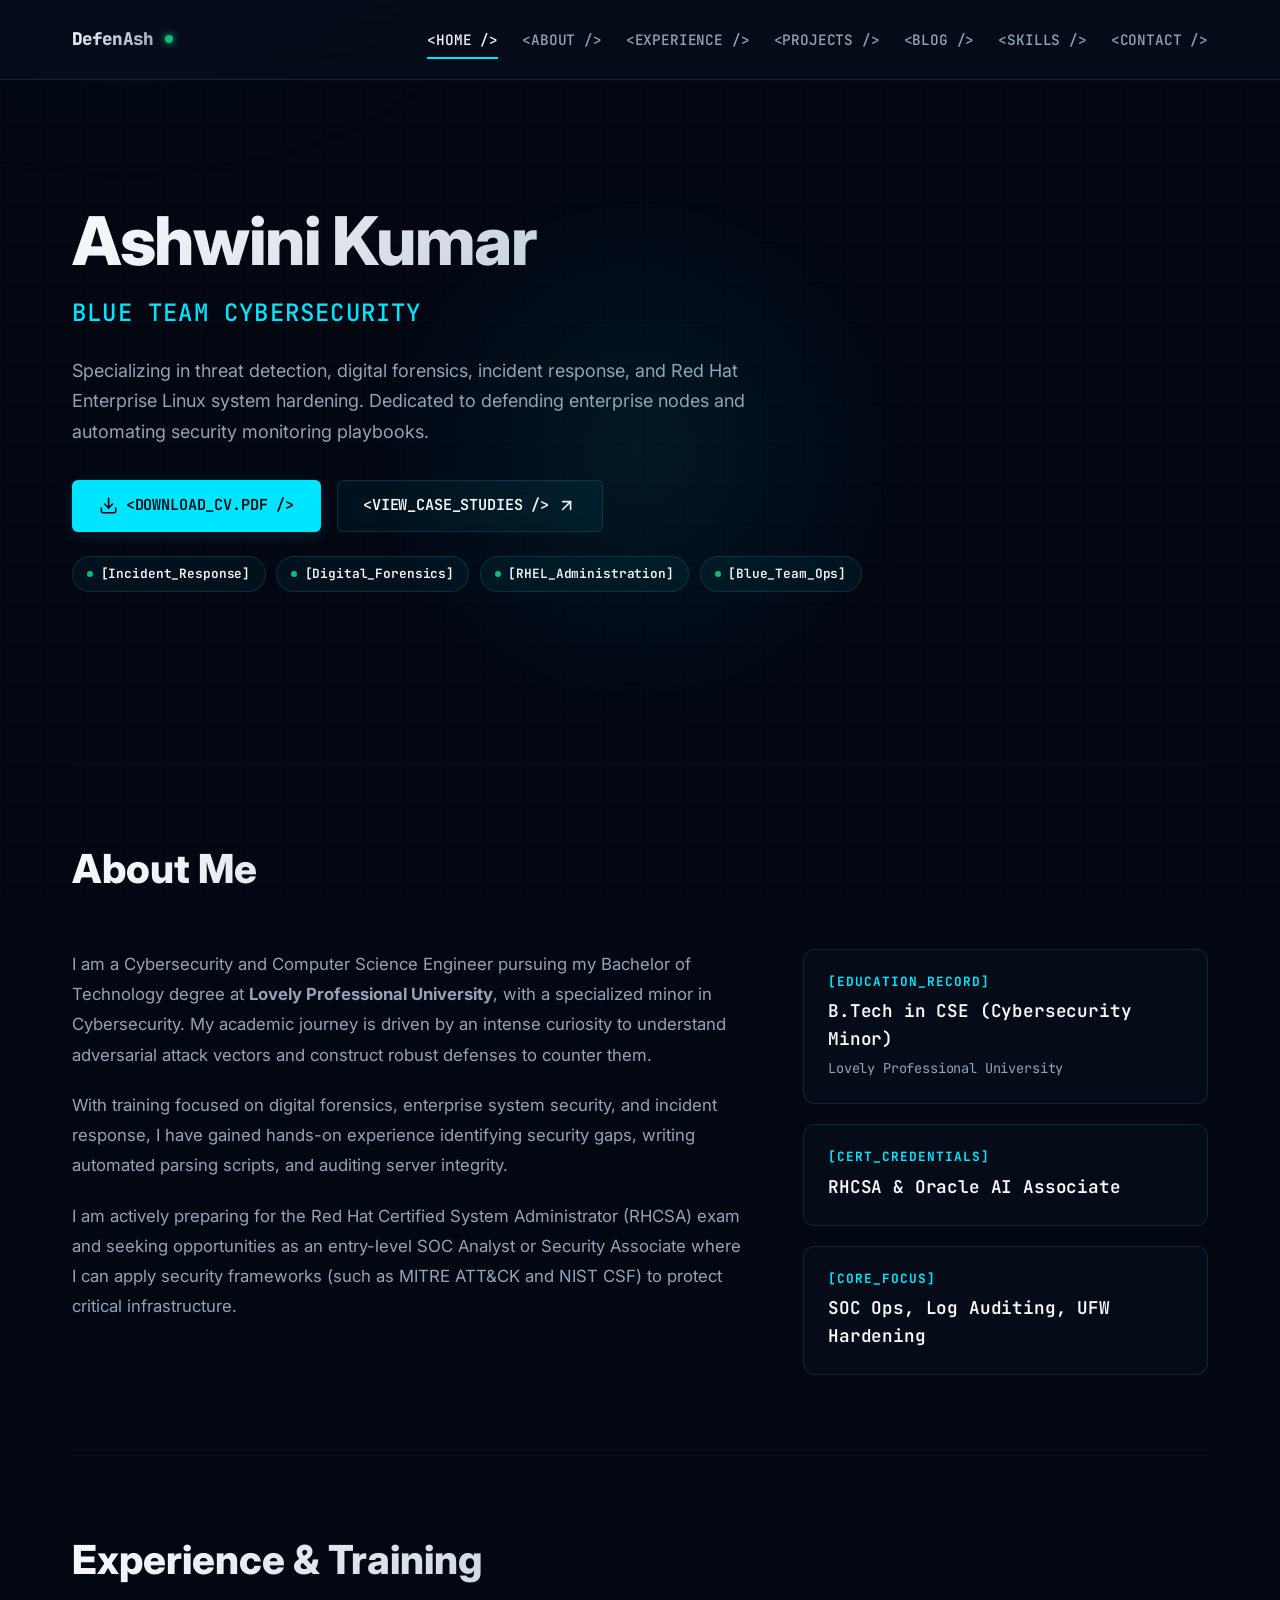
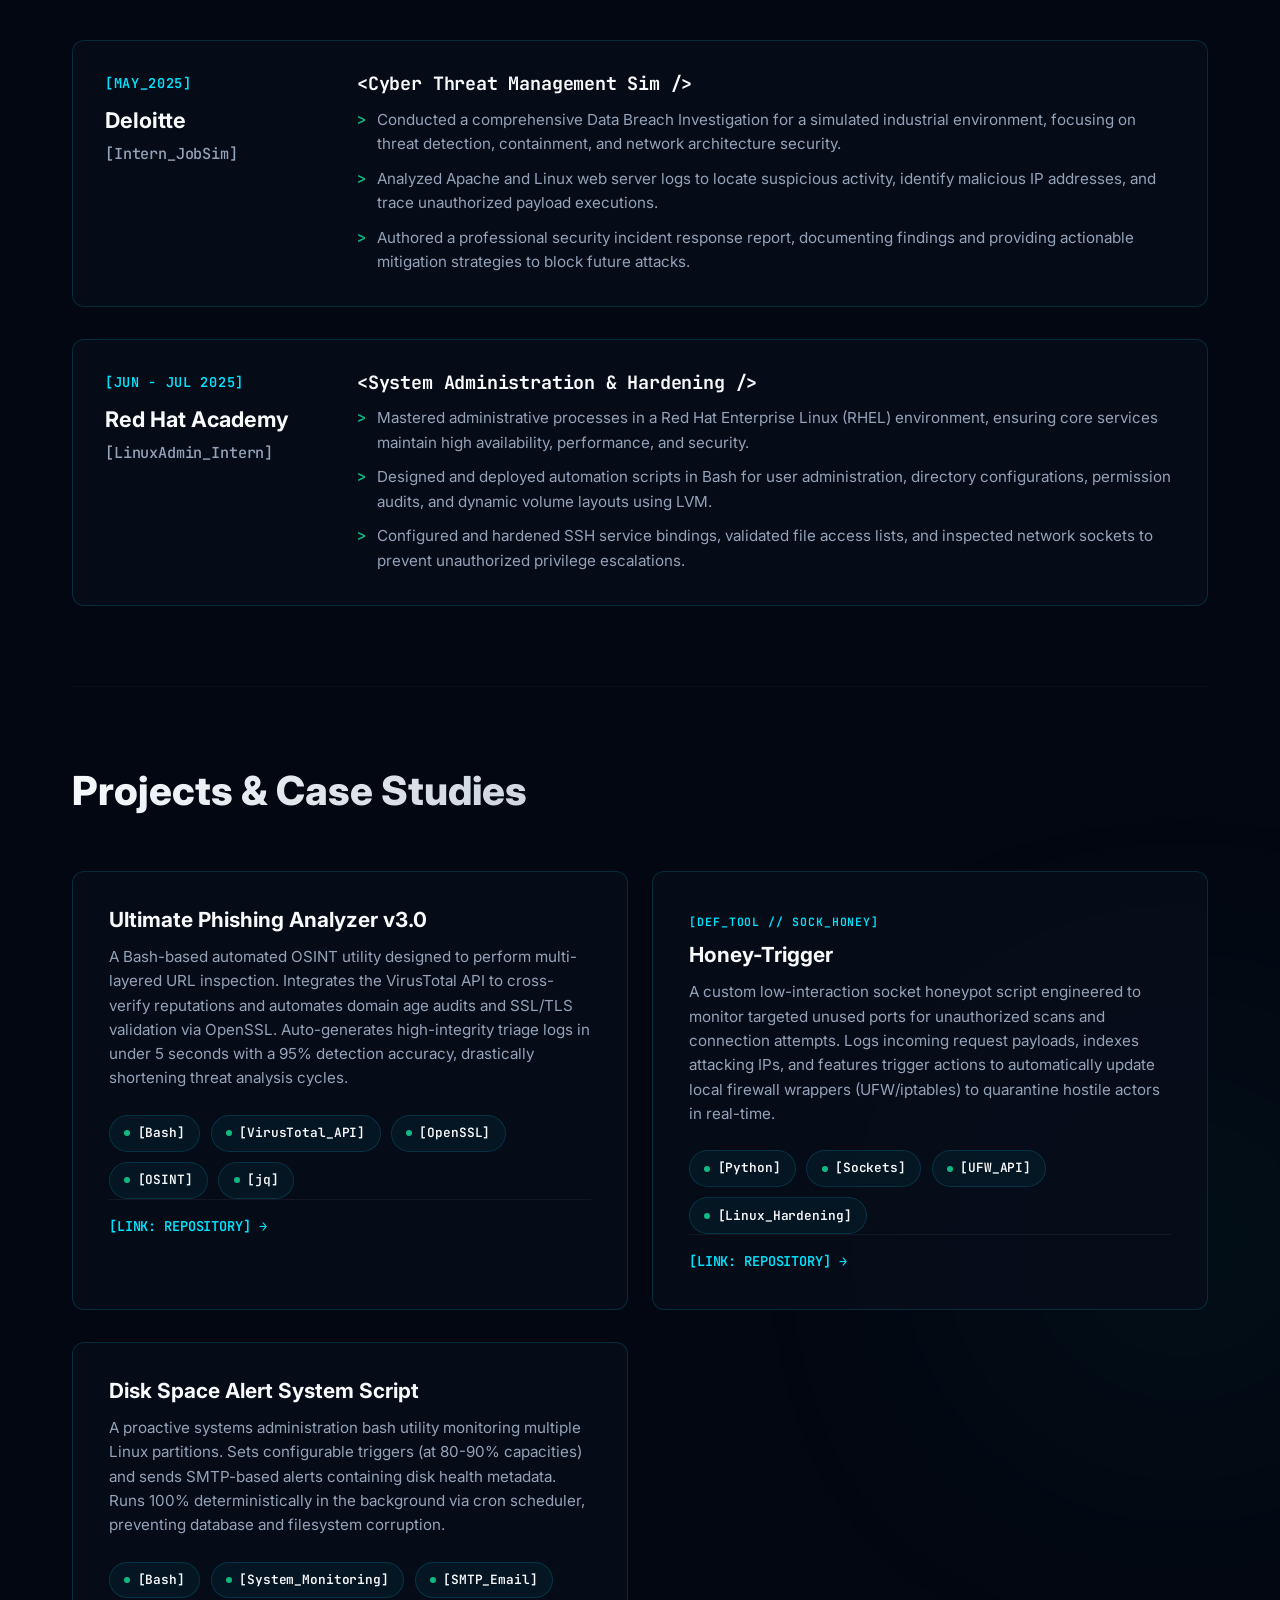
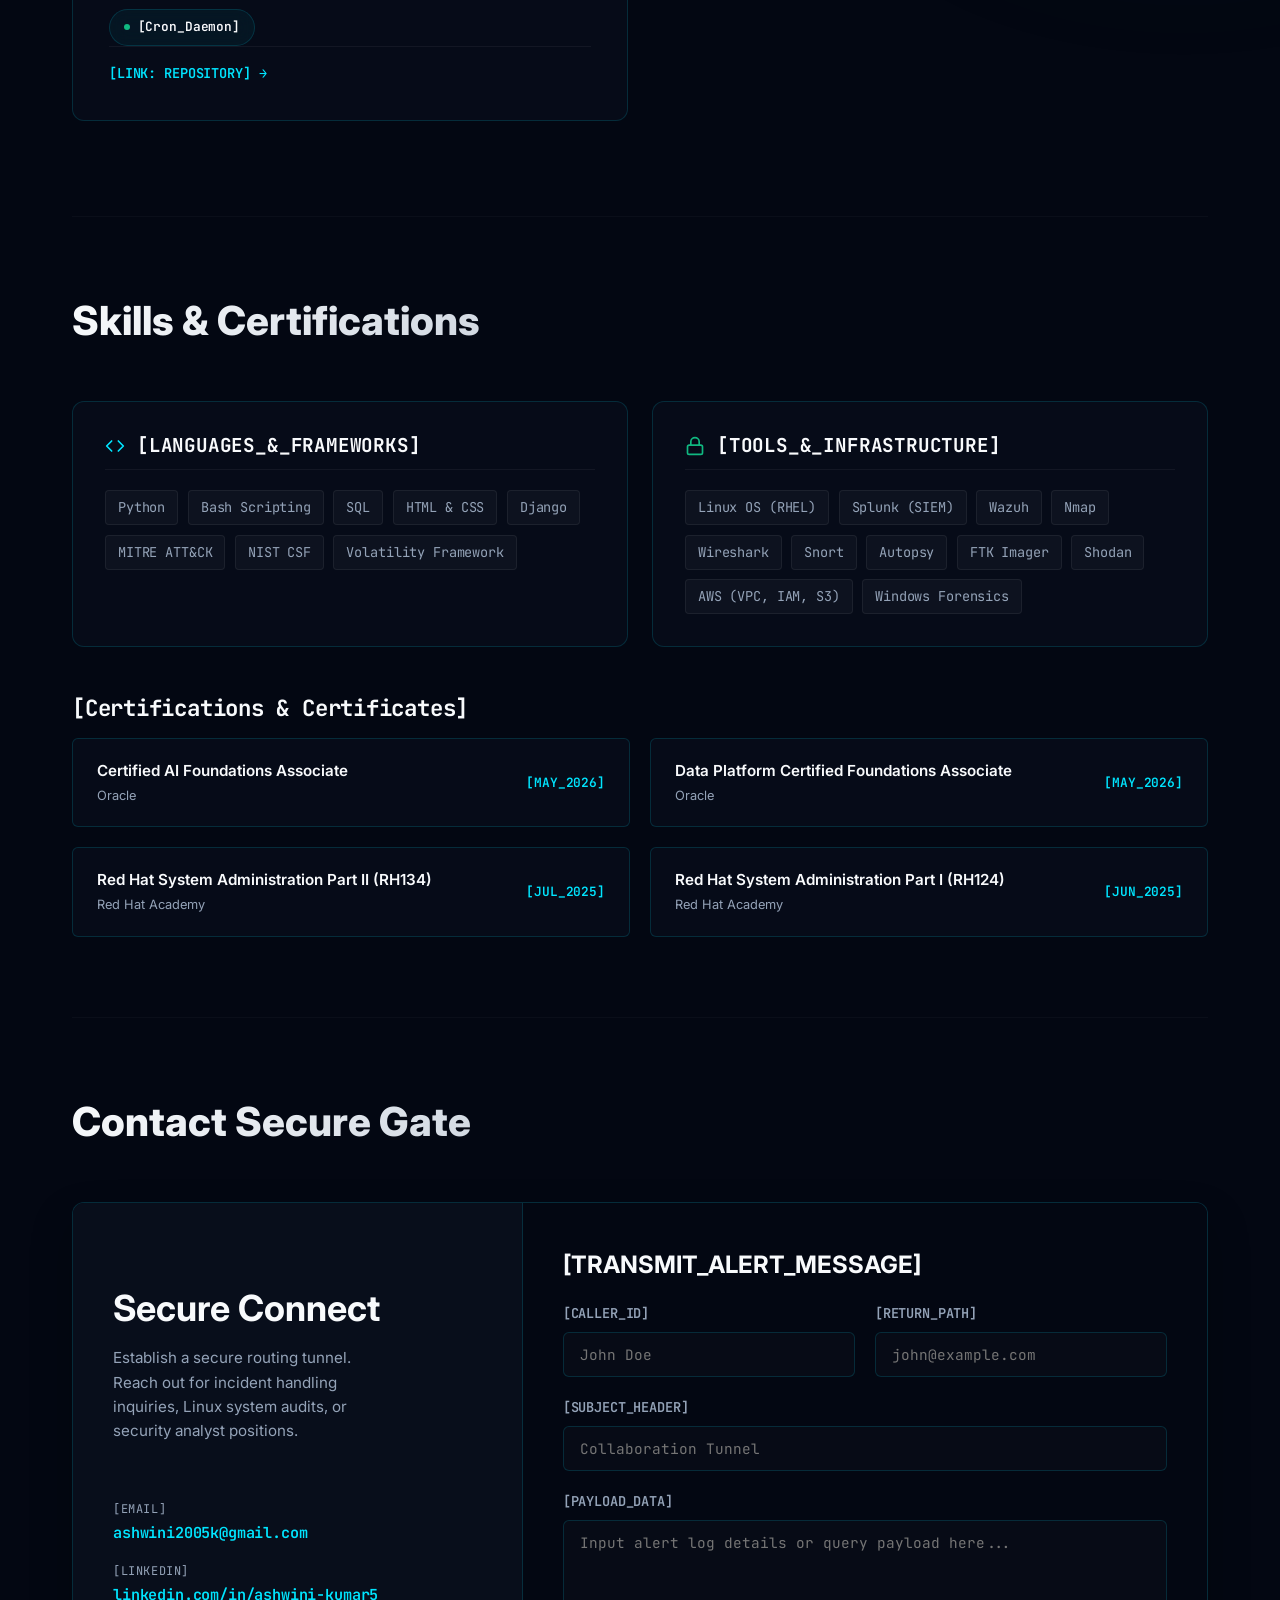
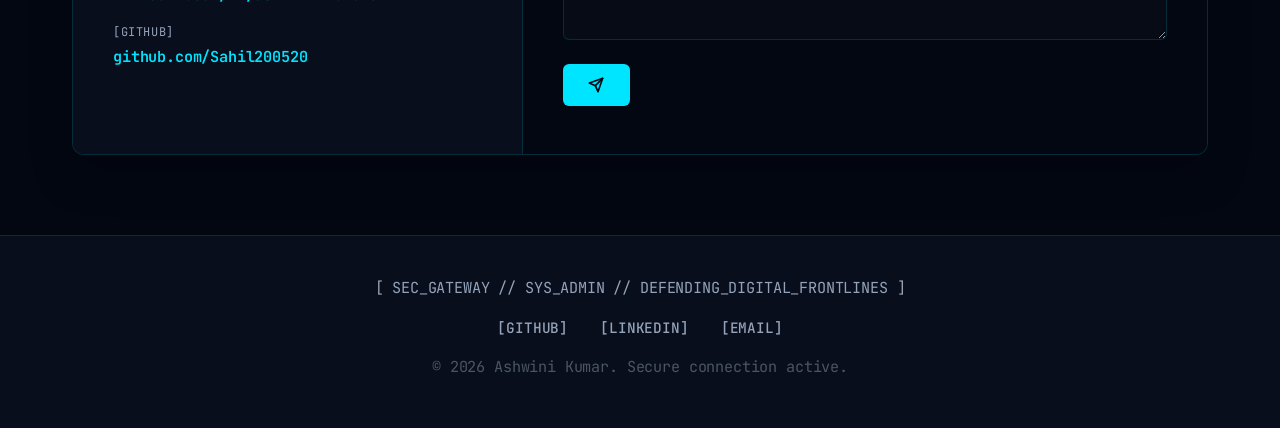
==== commit e3b1c8fc: "change some thing" ====
--- a/index.html
+++ b/index.html
@@ -21,7 +21,6 @@
       <a href="#home" class="brand" aria-label="Ashwini Kumar Home">
         <span class="monospace text-gradient"
           style="font-weight: 800; font-size: 1.1rem; letter-spacing: -0.05em; display: flex; align-items: center; gap: 0.45rem;">
-          <span>[SYS]</span>
           <span>DefenAsh</span>
         </span>
         <span class="status-dot" aria-hidden="true" style="margin-left: 0.25rem;"></span>
@@ -34,7 +33,8 @@
         <a class="navlink" href="#about">&lt;ABOUT /&gt;</a>
         <a class="navlink" href="#experience">&lt;EXPERIENCE /&gt;</a>
         <a class="navlink" href="#projects">&lt;PROJECTS /&gt;</a>
-        <a class="navlink" href="#blog">&lt;BLOG /&gt;</a>
+        <a class="navlink" href="https://medium.com/@ashwini2005k" target="_blank" rel="noopener noreferrer">&lt;BLOG
+          /&gt;</a>
         <a class="navlink" href="#skills">&lt;SKILLS /&gt;</a>
         <a class="navlink" href="#contact">&lt;CONTACT /&gt;</a>
       </nav>
@@ -47,14 +47,14 @@
     <!-- Hero Section -->
     <section id="home" class="hero reveal active">
       <div class="hero-content">
-        <div class="hero-subtitle monospace">[ SEC_OPS // STATUS: ACTIVE_DEFENSE ]</div>
+        <!-- <div class="hero-subtitle monospace">[ SEC_OPS // STATUS: ACTIVE_DEFENSE ]</div> -->
         <h1 class="text-gradient">Ashwini Kumar</h1>
         <div class="hero-role monospace"
           style="font-size: clamp(1.1rem, 3vw, 1.5rem); text-transform: uppercase; letter-spacing: 0.05em;">
           <span style="color: var(--accent-primary);">Blue Team Cybersecurity</span>
           <span class="accent-bullet" aria-hidden="true"
-            style="color: var(--accent-secondary); margin: 0 0.5rem;">::</span>
-          <span>Aspiring SOC Analyst</span>
+            style="color: var(--accent-secondary); margin: 0 0.5rem;"></span>
+          <!-- <span>Aspiring SOC Analyst</span> -->
         </div>
         <p class="hero-desc">
           Specializing in threat detection, digital forensics, incident response, and Red Hat Enterprise Linux system
@@ -80,7 +80,7 @@
           </a>
         </div>
         <div class="badges" aria-label="Core Qualifications">
-          <span class="badge monospace">[SecOps]</span>
+          <!-- <span class="badge monospace">[SecOps]</span> -->
           <span class="badge monospace">[Incident_Response]</span>
           <span class="badge monospace">[Digital_Forensics]</span>
           <span class="badge monospace">[RHEL_Administration]</span>
@@ -92,7 +92,7 @@
     <!-- About Me Section -->
     <section id="about" class="reveal">
       <div class="section-title-wrap">
-        <span class="section-tag monospace">[01_OVERVIEW_MODULE]</span>
+        <!-- <span class="section-tag monospace">[01_OVERVIEW_MODULE]</span> -->
         <h2 class="section-title text-gradient">About Me</h2>
       </div>
       <div class="about-grid">
@@ -136,14 +136,14 @@
     <!-- Experience / Internships Section -->
     <section id="experience" class="reveal">
       <div class="section-title-wrap">
-        <span class="section-tag monospace">[02_TIMELINE_MODULE]</span>
+        <!-- <span class="section-tag monospace">[02_TIMELINE_MODULE]</span> -->
         <h2 class="section-title text-gradient">Experience &amp; Training</h2>
       </div>
       <div class="timeline">
         <!-- Deloitte Internship -->
         <div class="timeline-item">
           <div class="timeline-meta">
-            <span class="timeline-date monospace">[DATE // MAY_2025]</span>
+            <span class="timeline-date monospace">[MAY_2025]</span>
             <span class="timeline-org">Deloitte</span>
             <span class="timeline-role monospace">[Intern_JobSim]</span>
           </div>
@@ -163,7 +163,7 @@
         <!-- Red Hat Linux Administration -->
         <div class="timeline-item">
           <div class="timeline-meta">
-            <span class="timeline-date monospace">[DATE // JUN_JUL_2025]</span>
+            <span class="timeline-date monospace">[JUN - JUL 2025]</span>
             <span class="timeline-org">Red Hat Academy</span>
             <span class="timeline-role monospace">[LinuxAdmin_Intern]</span>
           </div>
@@ -185,7 +185,7 @@
     <!-- Projects Grid Section -->
     <section id="projects" class="reveal">
       <div class="section-title-wrap">
-        <span class="section-tag monospace">[03_PROJECT_MODULE]</span>
+        <!-- <span class="section-tag monospace">[03_PROJECT_MODULE]</span> -->
         <h2 class="section-title text-gradient">Projects &amp; Case Studies</h2>
       </div>
       <div class="grid">
@@ -193,7 +193,7 @@
         <div class="card col-6">
           <div class="card-inner">
             <div class="card-header">
-              <span class="tag monospace">[SEC_TOOL // AUTOMATION]</span>
+              <!-- <span class="tag monospace">[SEC_TOOL // AUTOMATION]</span> -->
             </div>
             <h3>Ultimate Phishing Analyzer v3.0</h3>
             <p>
@@ -247,38 +247,13 @@
         </div>
 
         <!-- Project 3: Agentic AI EV Copilot -->
-        <div class="card col-6">
-          <div class="card-inner">
-            <div class="card-header">
-              <span class="tag monospace">[AI_SEC // TELEMETRY]</span>
-            </div>
-            <h3>Agentic AI Copilot for EV Swap Stations</h3>
-            <p>
-              An intelligent autonomous agent designed for electric vehicle battery swapping hubs, recognized as a Top 8
-              Finalist project at HACKSMART. Automates battery temperature diagnostic telemetry streams, flags anomalous
-              battery pack states, and executes rapid shutdown safety routines upon detecting potential battery cell
-              degradation or threat vectors.
-            </p>
-            <div class="badges" aria-label="Tech Stack">
-              <span class="badge monospace">[Python]</span>
-              <span class="badge monospace">[Agentic_AI]</span>
-              <span class="badge monospace">[IoT_Security]</span>
-              <span class="badge monospace">[REST_APIs]</span>
-            </div>
-            <div class="card-footer mt-6">
-              <a href="https://github.com/Sahil200520" target="_blank" rel="noopener noreferrer"
-                class="read-more monospace" style="font-size: 0.85rem;">
-                [LINK: REPOSITORY] <span class="arrow">→</span>
-              </a>
-            </div>
-          </div>
-        </div>
+
 
         <!-- Project 4: Disk Space Alert System Script -->
         <div class="card col-6">
           <div class="card-inner">
             <div class="card-header">
-              <span class="tag monospace">[SYS_ADMIN // CRON]</span>
+              <!-- <span class="tag monospace">[SYS_ADMIN // CRON]</span> -->
             </div>
             <h3>Disk Space Alert System Script</h3>
             <p>
@@ -303,73 +278,12 @@
       </div>
     </section>
 
-    <!-- Blog Section -->
-    <section id="blog" class="reveal">
-      <div class="section-title-wrap">
-        <span class="section-tag monospace">[04_TECHNICAL_LOGS]</span>
-        <h2 class="section-title text-gradient">DefenAsh Blog</h2>
-      </div>
-      <div class="grid">
-        <!-- Blog Card 1 -->
-        <div class="card col-4">
-          <div class="card-inner">
-            <div class="card-header">
-              <span class="tag monospace">[NET_SEC // RECON]</span>
-            </div>
-            <h3 style="font-size: 1.15rem;">Nmap Scanning Methodologies &amp; Firewall Evasion</h3>
-            <p>
-              Analyzing how network probes utilize stealth (SYN) scans, timing flags, and packet fragmentation to
-              discover assets and check vulnerability paths without triggering standard intrusion detection warnings.
-            </p>
-            <div class="card-footer mt-4">
-              <span class="read-more monospace" style="font-size: 0.8rem;">[READ_ARTICLE] <span
-                  class="arrow">→</span></span>
-            </div>
-          </div>
-        </div>
-
-        <!-- Blog Card 2 -->
-        <div class="card col-4">
-          <div class="card-inner">
-            <div class="card-header">
-              <span class="tag monospace">[FORENSICS // WINDOWS]</span>
-            </div>
-            <h3 style="font-size: 1.15rem;">Forensics on Windows: Tracking Lateral Movement</h3>
-            <p>
-              A deep-dive investigation walkthrough tracking compromised credentials and lateral network movement using
-              Sysinternals utilities, particularly auditing interactive sessions with PsLoggedOn.
-            </p>
-            <div class="card-footer mt-4">
-              <span class="read-more monospace" style="font-size: 0.8rem;">[READ_ARTICLE] <span
-                  class="arrow">→</span></span>
-            </div>
-          </div>
-        </div>
-
-        <!-- Blog Card 3 -->
-        <div class="card col-4">
-          <div class="card-inner">
-            <div class="card-header">
-              <span class="tag monospace">[SEC_OPS // PLAYBOOKS]</span>
-            </div>
-            <h3 style="font-size: 1.15rem;">SOC Playbooks: Ransomware Containment Guide</h3>
-            <p>
-              Explaining standard operational procedures for Tier 1 analysts when encountering active ransomware
-              triggers. Covers network isolation, volatile RAM extraction, and recovery pipelines.
-            </p>
-            <div class="card-footer mt-4">
-              <span class="read-more monospace" style="font-size: 0.8rem;">[READ_ARTICLE] <span
-                  class="arrow">→</span></span>
-            </div>
-          </div>
-        </div>
-      </div>
-    </section>
+    <!-- Blog Redirected to Medium -->
 
     <!-- Skills & Certifications Section -->
     <section id="skills" class="reveal">
       <div class="section-title-wrap">
-        <span class="section-tag monospace">[05_SKILLS_MATRIX]</span>
+        <!-- <span class="section-tag monospace">[05_SKILLS_MATRIX]</span> -->
         <h2 class="section-title text-gradient">Skills &amp; Certifications</h2>
       </div>
 
@@ -425,7 +339,7 @@
 
       <!-- Certifications Sub-Section -->
       <div class="cert-section">
-        <h3 class="mb-4 monospace">[VERIFIED_CREDENTIALS]</h3>
+        <h3 class="mb-4 monospace">[Certifications & Certificates]</h3>
         <div class="certs-grid">
           <!-- Cert 1 -->
           <div class="cert-card">
@@ -469,7 +383,7 @@
     <!-- Contact & Form Section -->
     <section id="contact" class="reveal">
       <div class="section-title-wrap">
-        <span class="section-tag monospace">[06_ESTABLISH_SESSION]</span>
+        <!-- <span class="section-tag monospace">[06_ESTABLISH_SESSION]</span> -->
         <h2 class="section-title text-gradient">Contact Secure Gate</h2>
       </div>
 
@@ -486,11 +400,13 @@
             </div>
             <div class="contact-meta-item">
               <span class="contact-meta-label">[LINKEDIN]</span>
-              <span class="contact-meta-val"><a href="https://linkedin.com/in/ashwini-kumar5/" target="_blank" rel="noopener noreferrer">linkedin.com/in/ashwini-kumar5</a></span>
+              <span class="contact-meta-val"><a href="https://linkedin.com/in/ashwini-kumar5/" target="_blank"
+                  rel="noopener noreferrer">linkedin.com/in/ashwini-kumar5</a></span>
             </div>
             <div class="contact-meta-item">
               <span class="contact-meta-label">[GITHUB]</span>
-              <span class="contact-meta-val"><a href="https://github.com/Sahil200520" target="_blank" rel="noopener noreferrer">github.com/Sahil200520</a></span>
+              <span class="contact-meta-val"><a href="https://github.com/Sahil200520" target="_blank"
+                  rel="noopener noreferrer">github.com/Sahil200520</a></span>
             </div>
           </div>
         </div>
@@ -520,7 +436,7 @@
               </label>
             </div>
             <button type="submit" class="contact-submit monospace">
-              <span>[ TRANSMIT ]</span>
+              <!-- <span>[ TRANSMIT ]</span> -->
               <svg viewBox="0 0 24 24" width="16" height="16" stroke="currentColor" stroke-width="2.5" fill="none"
                 stroke-linecap="round" stroke-linejoin="round" style="display:inline-block; vertical-align: middle;">
                 <line x1="22" y1="2" x2="11" y2="13"></line>
@@ -547,6 +463,9 @@
     </div>
   </footer>
 
+  <div class="custom-cursor-dot" aria-hidden="true"></div>
+  <div class="custom-cursor-ring" aria-hidden="true"></div>
+
   <script src="script.js"></script>
 </body>
 
--- a/style.css
+++ b/style.css
@@ -2,14 +2,20 @@
 
 :root {
   /* Color Palette - Cybersecurity Operations Center (SOC) Theme */
-  --bg-color: #030712;      /* Deep Obsidian Gray-Black */
-  --bg-color-alt: #080E1B;  /* Dark Blue-Gray Terminal slate */
-  --text-primary: #F8FAFC;  /* Crisp Off-White */
-  --text-secondary: #94A3B8;/* Cool steel gray */
-
-  --accent-primary: #00E5FF; /* Glowing Cyber Cyan */
+  --bg-color: #030712;
+  /* Deep Obsidian Gray-Black */
+  --bg-color-alt: #080E1B;
+  /* Dark Blue-Gray Terminal slate */
+  --text-primary: #F8FAFC;
+  /* Crisp Off-White */
+  --text-secondary: #94A3B8;
+  /* Cool steel gray */
+
+  --accent-primary: #00E5FF;
+  /* Glowing Cyber Cyan */
   --accent-primary-hover: #80F0FF;
-  --accent-secondary: #10B981; /* Secure Emerald Green */
+  --accent-secondary: #10B981;
+  /* Secure Emerald Green */
   --accent-secondary-hover: #34D399;
 
   --glass-bg: rgba(8, 14, 27, 0.75);
@@ -57,7 +63,7 @@
   left: 0;
   right: 0;
   bottom: 0;
-  background-image: 
+  background-image:
     linear-gradient(rgba(0, 229, 255, 0.015) 1px, transparent 1px),
     linear-gradient(90deg, rgba(0, 229, 255, 0.015) 1px, transparent 1px);
   background-size: 40px 40px;
@@ -122,8 +128,15 @@
 }
 
 @keyframes blink {
-  0%, 100% { opacity: 1; }
-  50% { opacity: 0.3; }
+
+  0%,
+  100% {
+    opacity: 1;
+  }
+
+  50% {
+    opacity: 0.3;
+  }
 }
 
 /* Typography */
@@ -182,17 +195,45 @@
   padding: 0 2rem;
 }
 
-.mt-1 { margin-top: 0.25rem; }
-.mt-2 { margin-top: 0.5rem; }
-.mt-4 { margin-top: 1rem; }
-.mt-6 { margin-top: 1.5rem; }
-.mt-8 { margin-top: 2rem; }
-.mt-12 { margin-top: 4rem; }
-
-.mb-2 { margin-bottom: 0.5rem; }
-.mb-4 { margin-bottom: 1rem; }
-.mb-8 { margin-bottom: 2rem; }
-.mb-12 { margin-bottom: 4rem; }
+.mt-1 {
+  margin-top: 0.25rem;
+}
+
+.mt-2 {
+  margin-top: 0.5rem;
+}
+
+.mt-4 {
+  margin-top: 1rem;
+}
+
+.mt-6 {
+  margin-top: 1.5rem;
+}
+
+.mt-8 {
+  margin-top: 2rem;
+}
+
+.mt-12 {
+  margin-top: 4rem;
+}
+
+.mb-2 {
+  margin-bottom: 0.5rem;
+}
+
+.mb-4 {
+  margin-bottom: 1rem;
+}
+
+.mb-8 {
+  margin-bottom: 2rem;
+}
+
+.mb-12 {
+  margin-bottom: 4rem;
+}
 
 .text-center {
   text-align: center;
@@ -208,13 +249,28 @@
   margin-bottom: 15px;
 }
 
-.col-12 { grid-column: span 12; }
-.col-8 { grid-column: span 8; }
-.col-6 { grid-column: span 6; }
-.col-4 { grid-column: span 4; }
-.col-3 { grid-column: span 3; }
+.col-12 {
+  grid-column: span 12;
+}
+
+.col-8 {
+  grid-column: span 8;
+}
+
+.col-6 {
+  grid-column: span 6;
+}
+
+.col-4 {
+  grid-column: span 4;
+}
+
+.col-3 {
+  grid-column: span 3;
+}
 
 @media (max-width: 900px) {
+
   .col-8,
   .col-6,
   .col-4,
@@ -1139,3 +1195,89 @@
 .social-links a:hover::after {
   width: 100%;
 }
+
+/* Custom Cyber Pointer Cursor (Desktop only) */
+@media (pointer: fine) {
+
+  body,
+  a,
+  button,
+  .card,
+  .btn,
+  .skill-tag,
+  input,
+  textarea,
+  .cert-card,
+  .timeline-item {
+    cursor: none !important;
+  }
+
+  .custom-cursor-dot {
+    width: 5px;
+    height: 5px;
+    background-color: var(--accent-primary);
+    border-radius: 50%;
+    position: fixed;
+    top: 0;
+    left: 0;
+    pointer-events: none;
+    z-index: 10000;
+    transform: translate3d(var(--c-x, -20px), var(--c-y, -20px), 0) translate3d(-50%, -50%, 0);
+    transition: width 0.15s, height 0.15s, background-color 0.15s;
+  }
+
+  .custom-cursor-ring {
+    width: 24px;
+    height: 24px;
+    border: 1.5px solid var(--accent-primary);
+    border-radius: 50%;
+    position: fixed;
+    top: 0;
+    left: 0;
+    pointer-events: none;
+    z-index: 9999;
+    transform: translate3d(var(--r-x, -40px), var(--r-y, -40px), 0) translate3d(-50%, -50%, 0);
+    /* Dimension and color transitions only - transform position is updated smoothly by JS LERP */
+    transition: border-color 0.2s, width 0.2s, height 0.2s, background-color 0.2s;
+  }
+
+  .custom-cursor-ring.hover {
+    width: 36px;
+    height: 36px;
+    border-color: var(--accent-secondary);
+    background-color: rgba(16, 185, 129, 0.08);
+  }
+}
+
+/* Dynamic Click Splash Ripple Effect */
+.click-splash {
+  position: absolute;
+  width: 8px;
+  height: 8px;
+  border: 2px solid var(--accent-primary);
+  border-radius: 50%;
+  pointer-events: none;
+  z-index: 9999;
+  transform: translate(-50%, -50%);
+  animation: splash-ripple 0.5s cubic-bezier(0.1, 0.8, 0.3, 1) forwards;
+}
+
+@keyframes splash-ripple {
+  0% {
+    width: 8px;
+    height: 8px;
+    opacity: 1;
+    border-color: var(--accent-primary);
+  }
+
+  50% {
+    border-color: var(--accent-secondary);
+  }
+
+  100% {
+    width: 70px;
+    height: 70px;
+    opacity: 0;
+    border-width: 1px;
+  }
+}
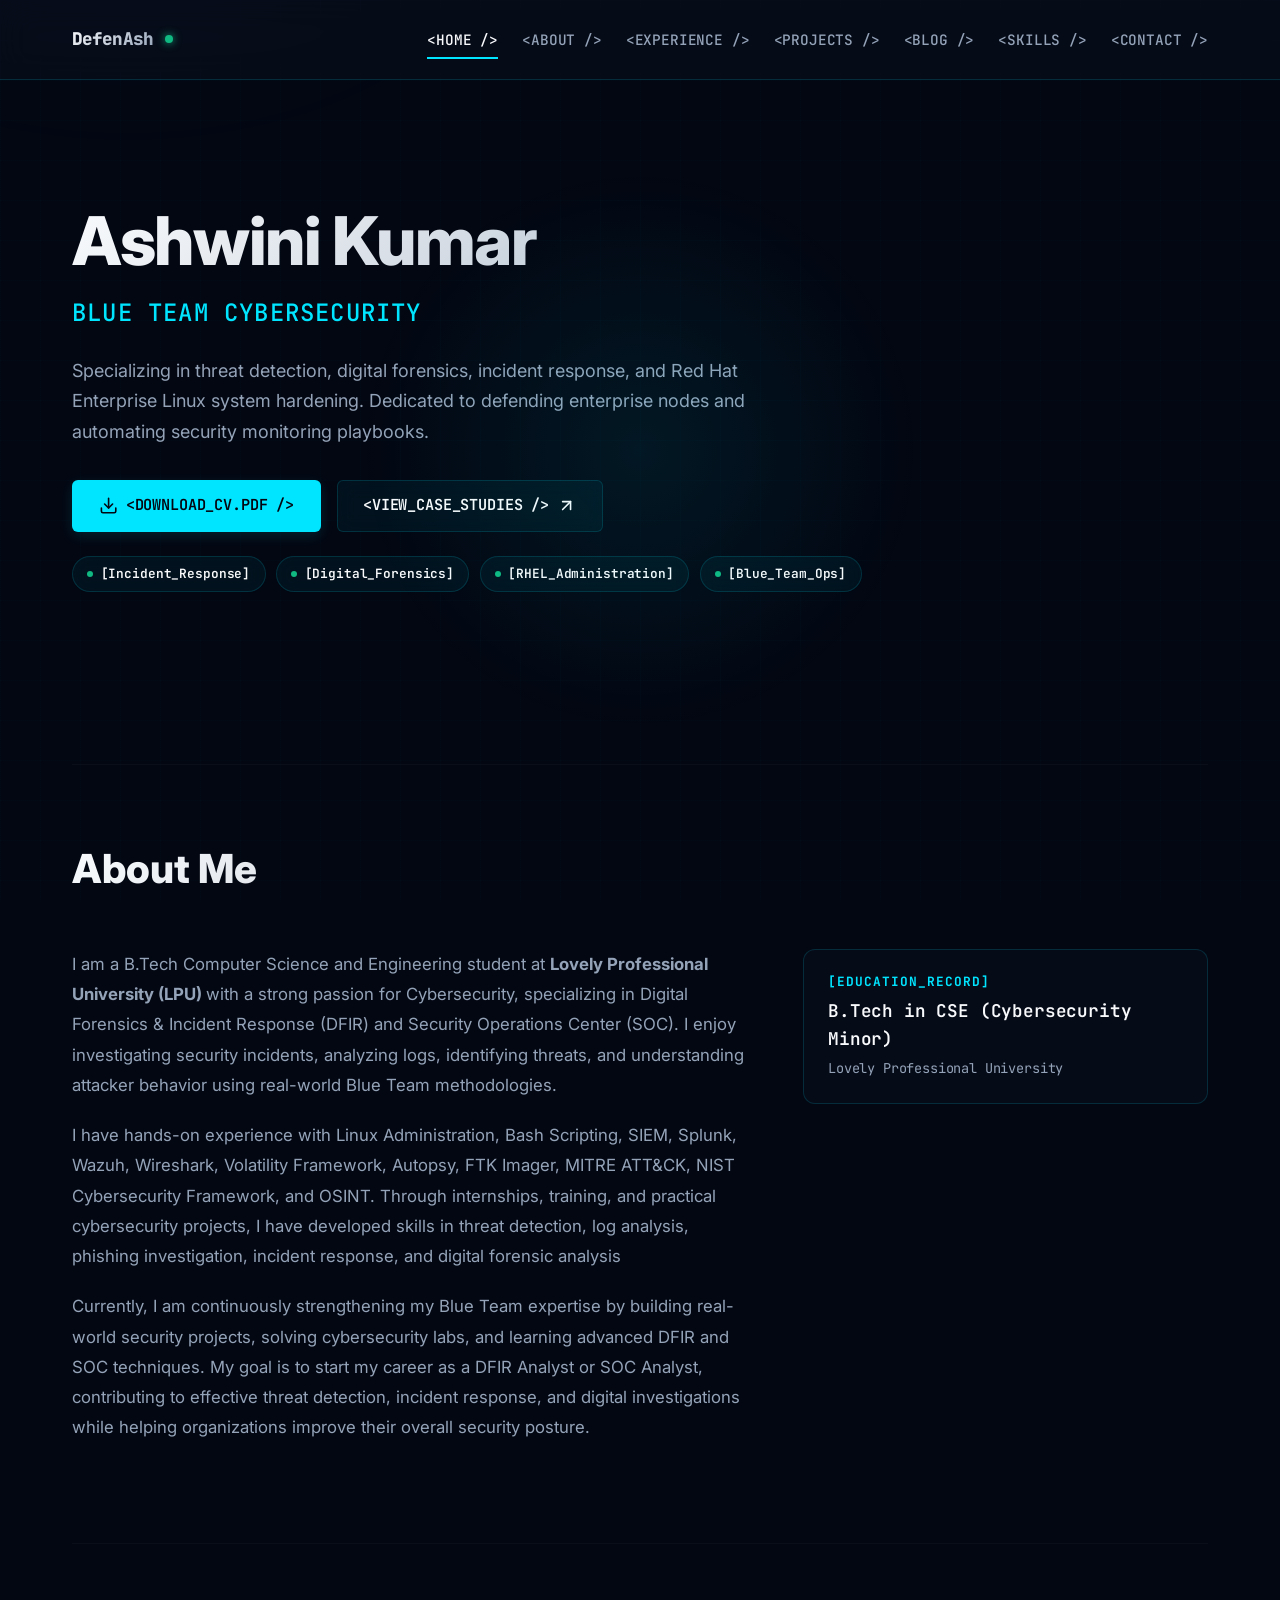
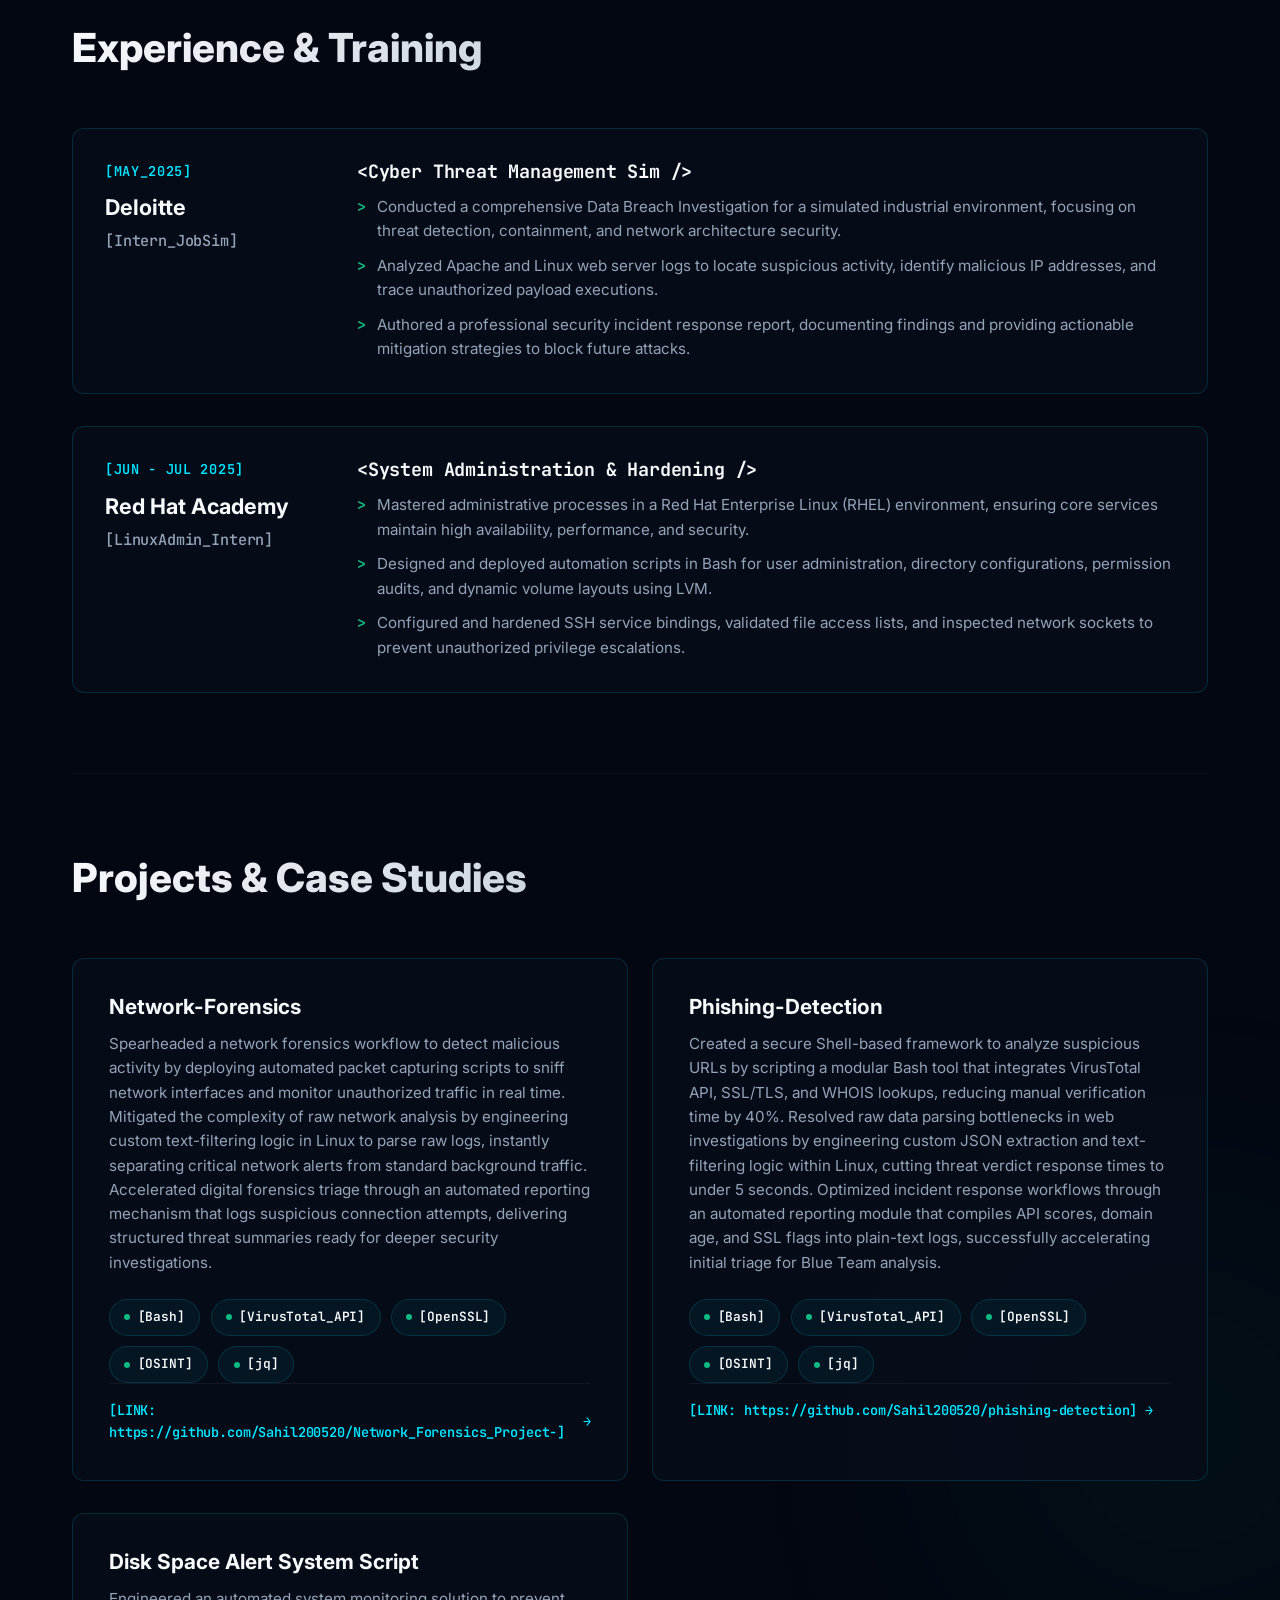
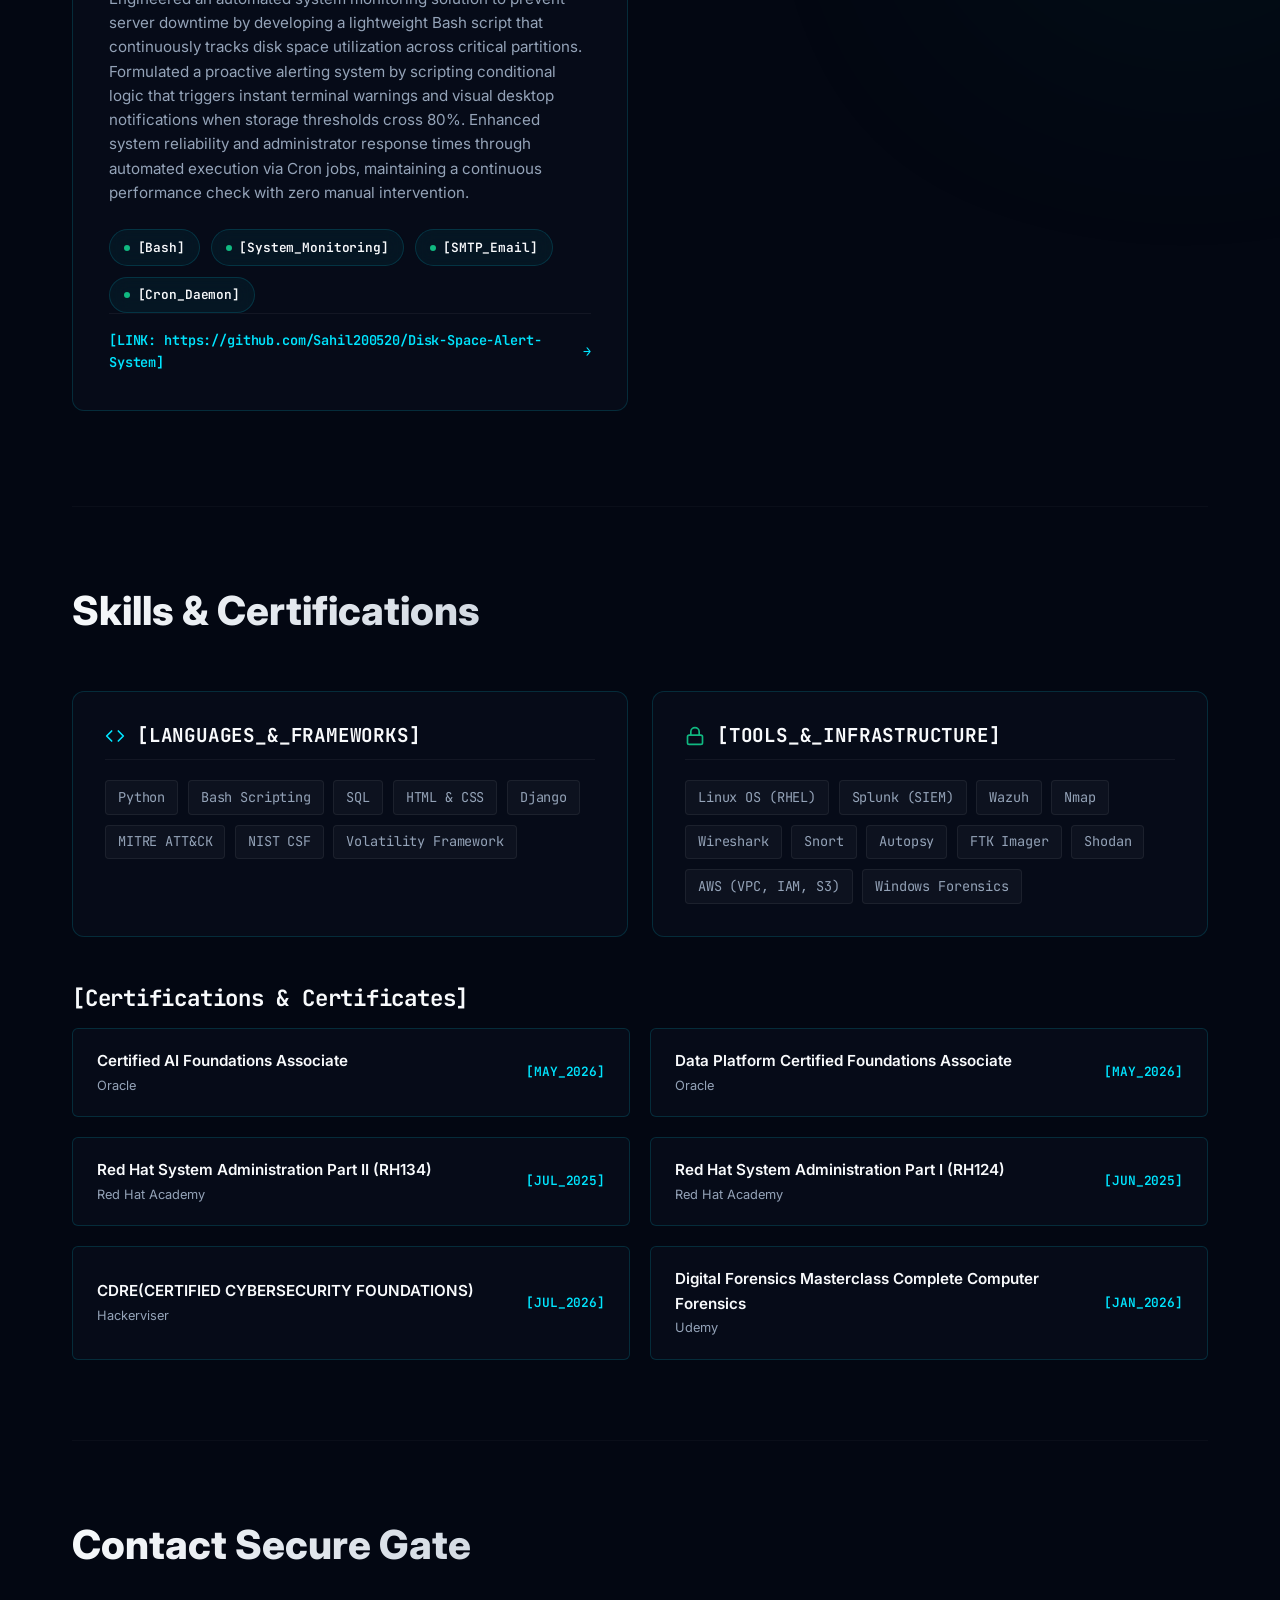
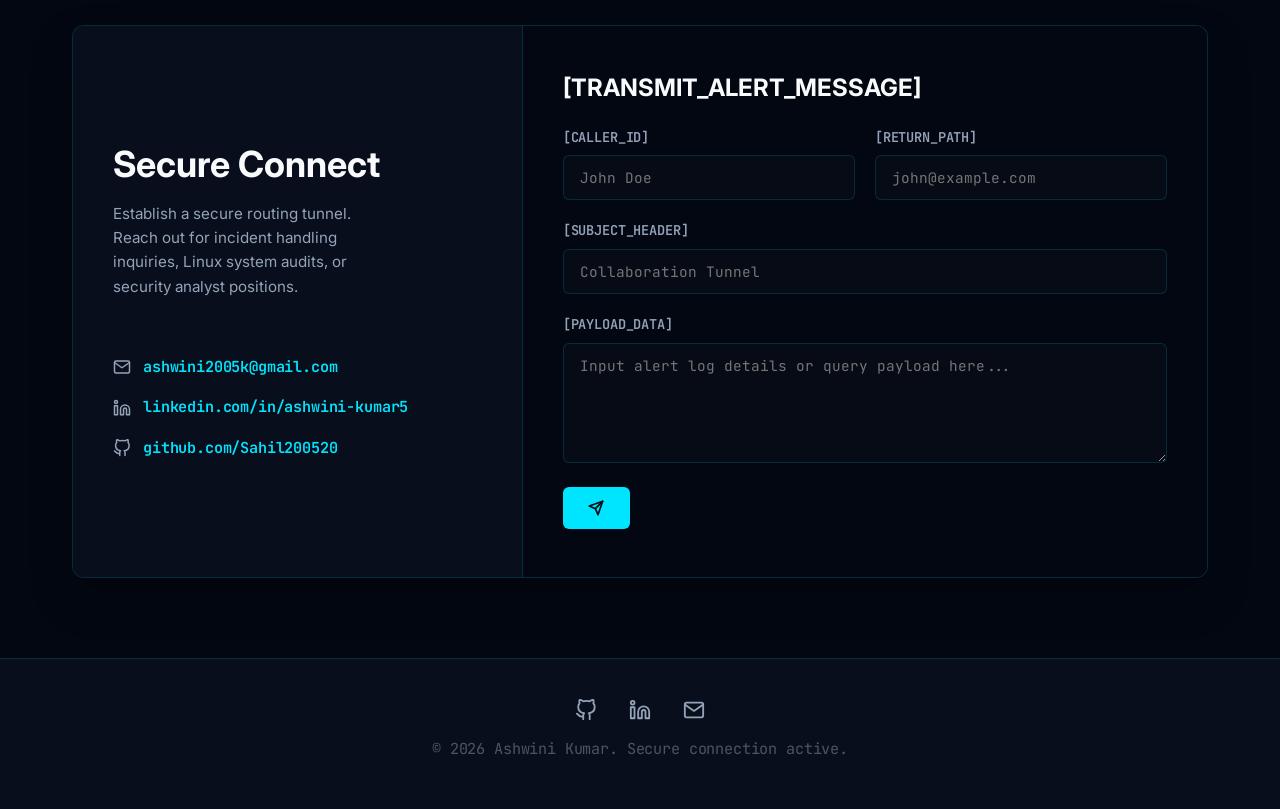
==== commit 7f5ccb89: "Move portfolio files to root directory for GitHub Pages" ====
--- a/index.html
+++ b/index.html
@@ -98,20 +98,23 @@
       <div class="about-grid">
         <div class="about-text">
           <p>
-            I am a Cybersecurity and Computer Science Engineer pursuing my Bachelor of Technology degree at
-            <strong>Lovely Professional University</strong>, with a specialized minor in Cybersecurity. My academic
-            journey is driven by an intense curiosity to understand adversarial attack vectors and construct robust
-            defenses to counter them.
+            I am a B.Tech Computer Science and Engineering student at <strong>Lovely Professional University (LPU)
+            </strong> with a strong
+            passion for Cybersecurity, specializing in Digital Forensics & Incident Response (DFIR) and Security
+            Operations Center (SOC). I enjoy investigating security incidents, analyzing logs, identifying threats, and
+            understanding attacker behavior using real-world Blue Team methodologies.
           </p>
           <p>
-            With training focused on digital forensics, enterprise system security, and incident response, I have gained
-            hands-on experience identifying security gaps, writing automated parsing scripts, and auditing server
-            integrity.
+            I have hands-on experience with Linux Administration, Bash Scripting, SIEM, Splunk, Wazuh, Wireshark,
+            Volatility Framework, Autopsy, FTK Imager, MITRE ATT&CK, NIST Cybersecurity Framework, and OSINT. Through
+            internships, training, and practical cybersecurity projects, I have developed skills in threat detection,
+            log analysis, phishing investigation, incident response, and digital forensic analysis
           </p>
           <p>
-            I am actively preparing for the Red Hat Certified System Administrator (RHCSA) exam and seeking
-            opportunities as an entry-level SOC Analyst or Security Associate where I can apply security frameworks
-            (such as MITRE ATT&amp;CK and NIST CSF) to protect critical infrastructure.
+            Currently, I am continuously strengthening my Blue Team expertise by building real-world security
+            projects, solving cybersecurity labs, and learning advanced DFIR and SOC techniques. My goal is to start my
+            career as a DFIR Analyst or SOC Analyst, contributing to effective threat detection, incident response, and
+            digital investigations while helping organizations improve their overall security posture.
           </p>
         </div>
         <div class="about-stats monospace">
@@ -120,14 +123,6 @@
             <p>B.Tech in CSE (Cybersecurity Minor)</p>
             <p style="font-size: 0.85rem; font-weight: normal; color: var(--text-secondary); margin-top: 0.25rem;">
               Lovely Professional University</p>
-          </div>
-          <div class="stat-box">
-            <h4>[CERT_CREDENTIALS]</h4>
-            <p>RHCSA &amp; Oracle AI Associate</p>
-          </div>
-          <div class="stat-box">
-            <h4>[CORE_FOCUS]</h4>
-            <p>SOC Ops, Log Auditing, UFW Hardening</p>
           </div>
         </div>
       </div>
@@ -195,12 +190,14 @@
             <div class="card-header">
               <!-- <span class="tag monospace">[SEC_TOOL // AUTOMATION]</span> -->
             </div>
-            <h3>Ultimate Phishing Analyzer v3.0</h3>
+            <h3>Network-Forensics</h3>
             <p>
-              A Bash-based automated OSINT utility designed to perform multi-layered URL inspection. Integrates the
-              VirusTotal API to cross-verify reputations and automates domain age audits and SSL/TLS validation via
-              OpenSSL. Auto-generates high-integrity triage logs in under 5 seconds with a 95% detection accuracy,
-              drastically shortening threat analysis cycles.
+              Spearheaded a network forensics workflow to detect malicious activity by deploying automated packet
+              capturing scripts to sniff network interfaces and monitor unauthorized traffic in real time.
+              Mitigated the complexity of raw network analysis by engineering custom text-filtering logic in Linux to
+              parse raw logs, instantly separating critical network alerts from standard background traffic.
+              Accelerated digital forensics triage through an automated reporting mechanism that logs suspicious
+              connection attempts, delivering structured threat summaries ready for deeper security investigations.
             </p>
             <div class="badges" aria-label="Tech Stack">
               <span class="badge monospace">[Bash]</span>
@@ -212,35 +209,39 @@
             <div class="card-footer mt-6">
               <a href="https://github.com/Sahil200520" target="_blank" rel="noopener noreferrer"
                 class="read-more monospace" style="font-size: 0.85rem;">
-                [LINK: REPOSITORY] <span class="arrow">→</span>
+                [LINK: https://github.com/Sahil200520/Network_Forensics_Project-] <span class="arrow">→</span>
               </a>
             </div>
           </div>
         </div>
 
-        <!-- Project 2: Honey-Trigger -->
+        <!-- Project 2: Phishing-Detection -->
         <div class="card col-6">
           <div class="card-inner">
             <div class="card-header">
-              <span class="tag monospace">[DEF_TOOL // SOCK_HONEY]</span>
-            </div>
-            <h3>Honey-Trigger</h3>
+              <!-- <span class="tag monospace">[DEF_TOOL // SOCK_HONEY]</span> -->
+            </div>
+            <h3>Phishing-Detection</h3>
             <p>
-              A custom low-interaction socket honeypot script engineered to monitor targeted unused ports for
-              unauthorized scans and connection attempts. Logs incoming request payloads, indexes attacking IPs, and
-              features trigger actions to automatically update local firewall wrappers (UFW/iptables) to quarantine
-              hostile actors in real-time.
+              Created a secure Shell-based framework to analyze suspicious URLs by scripting a modular Bash tool that
+              integrates VirusTotal API, SSL/TLS, and WHOIS lookups, reducing manual verification time by 40%.
+              Resolved raw data parsing bottlenecks in web investigations by engineering custom JSON extraction and
+              text-filtering logic within Linux, cutting threat verdict response times to under 5 seconds.
+              Optimized incident response workflows through an automated reporting module that compiles API scores,
+              domain age, and SSL flags into plain-text logs, successfully accelerating initial triage for Blue Team
+              analysis.
             </p>
             <div class="badges" aria-label="Tech Stack">
-              <span class="badge monospace">[Python]</span>
-              <span class="badge monospace">[Sockets]</span>
-              <span class="badge monospace">[UFW_API]</span>
-              <span class="badge monospace">[Linux_Hardening]</span>
+              <span class="badge monospace">[Bash]</span>
+              <span class="badge monospace">[VirusTotal_API]</span>
+              <span class="badge monospace">[OpenSSL]</span>
+              <span class="badge monospace">[OSINT]</span>
+              <span class="badge monospace">[jq]</span>
             </div>
             <div class="card-footer mt-6">
               <a href="https://github.com/Sahil200520" target="_blank" rel="noopener noreferrer"
                 class="read-more monospace" style="font-size: 0.85rem;">
-                [LINK: REPOSITORY] <span class="arrow">→</span>
+                [LINK: https://github.com/Sahil200520/phishing-detection]<span class="arrow">→</span>
               </a>
             </div>
           </div>
@@ -257,9 +258,12 @@
             </div>
             <h3>Disk Space Alert System Script</h3>
             <p>
-              A proactive systems administration bash utility monitoring multiple Linux partitions. Sets configurable
-              triggers (at 80-90% capacities) and sends SMTP-based alerts containing disk health metadata. Runs 100%
-              deterministically in the background via cron scheduler, preventing database and filesystem corruption.
+              Engineered an automated system monitoring solution to prevent server downtime by developing a lightweight
+              Bash script that continuously tracks disk space utilization across critical partitions.
+              Formulated a proactive alerting system by scripting conditional logic that triggers instant terminal
+              warnings and visual desktop notifications when storage thresholds cross 80%.
+              Enhanced system reliability and administrator response times through automated execution via Cron jobs,
+              maintaining a continuous performance check with zero manual intervention.
             </p>
             <div class="badges" aria-label="Tech Stack">
               <span class="badge monospace">[Bash]</span>
@@ -270,7 +274,7 @@
             <div class="card-footer mt-6">
               <a href="https://github.com/Sahil200520" target="_blank" rel="noopener noreferrer"
                 class="read-more monospace" style="font-size: 0.85rem;">
-                [LINK: REPOSITORY] <span class="arrow">→</span>
+                [LINK: https://github.com/Sahil200520/Disk-Space-Alert-System] <span class="arrow">→</span>
               </a>
             </div>
           </div>
@@ -376,6 +380,22 @@
             </div>
             <span class="cert-date monospace">[JUN_2025]</span>
           </div>
+          <!-- Cert 5 -->
+          <div class="cert-card">
+            <div class="cert-info">
+              <span class="cert-title">CDRE(CERTIFIED CYBERSECURITY FOUNDATIONS)</span>
+              <span class="cert-issuer">Hackerviser</span>
+            </div>
+            <span class="cert-date monospace">[JUL_2026]</span>
+          </div>
+          <!-- cert 6  -->
+          <div class="cert-card">
+            <div class="cert-info">
+              <span class="cert-title">Digital Forensics Masterclass Complete Computer Forensics</span>
+              <span class="cert-issuer">Udemy</span>
+            </div>
+            <span class="cert-date monospace">[JAN_2026]</span>
+          </div>
         </div>
       </div>
     </section>
@@ -395,16 +415,36 @@
             security analyst positions.</p>
           <div class="contact-meta monospace">
             <div class="contact-meta-item">
-              <span class="contact-meta-label">[EMAIL]</span>
+              <span class="contact-meta-label" aria-hidden="true">
+                <svg viewBox="0 0 24 24" width="18" height="18" stroke="currentColor" stroke-width="2" fill="none"
+                  stroke-linecap="round" stroke-linejoin="round">
+                  <path d="M4 4h16c1.1 0 2 .9 2 2v12c0 1.1-.9 2-2 2H4c-1.1 0-2-.9-2-2V6c0-1.1.9-2 2-2z"></path>
+                  <polyline points="22,6 12,13 2,6"></polyline>
+                </svg>
+              </span>
               <span class="contact-meta-val"><a href="mailto:ashwini2005k@gmail.com">ashwini2005k@gmail.com</a></span>
             </div>
             <div class="contact-meta-item">
-              <span class="contact-meta-label">[LINKEDIN]</span>
+              <span class="contact-meta-label" aria-hidden="true">
+                <svg viewBox="0 0 24 24" width="18" height="18" stroke="currentColor" stroke-width="2" fill="none"
+                  stroke-linecap="round" stroke-linejoin="round">
+                  <path d="M16 8a6 6 0 0 1 6 6v7h-4v-7a2 2 0 0 0-2-2 2 2 0 0 0-2 2v7h-4v-7a6 6 0 0 1 6-6z"></path>
+                  <rect x="2" y="9" width="4" height="12"></rect>
+                  <circle cx="4" cy="4" r="2"></circle>
+                </svg>
+              </span>
               <span class="contact-meta-val"><a href="https://linkedin.com/in/ashwini-kumar5/" target="_blank"
                   rel="noopener noreferrer">linkedin.com/in/ashwini-kumar5</a></span>
             </div>
             <div class="contact-meta-item">
-              <span class="contact-meta-label">[GITHUB]</span>
+              <span class="contact-meta-label" aria-hidden="true">
+                <svg viewBox="0 0 24 24" width="18" height="18" stroke="currentColor" stroke-width="2" fill="none"
+                  stroke-linecap="round" stroke-linejoin="round">
+                  <path
+                    d="M9 19c-5 1.5-5-2.5-7-3m14 6v-3.87a3.37 3.37 0 0 0-.94-2.61c3.14-.35 6.44-1.54 6.44-7A5.44 5.44 0 0 0 20 4.77 5.07 5.07 0 0 0 19.91 1S18.73.65 16 2.48a13.38 13.38 0 0 0-7 0C6.27.65 5.09 1 5.09 1A5.07 5.07 0 0 0 5 4.77a5.44 5.44 0 0 0-1.5 3.78c0 5.42 3.3 6.61 6.44 7A3.37 3.37 0 0 0 9 18.13V22">
+                  </path>
+                </svg>
+              </span>
               <span class="contact-meta-val"><a href="https://github.com/Sahil200520" target="_blank"
                   rel="noopener noreferrer">github.com/Sahil200520</a></span>
             </div>
@@ -453,18 +493,41 @@
   <!-- Footer Section -->
   <footer class="footer">
     <div class="wrap text-center">
-      <p class="monospace">[ SEC_GATEWAY // SYS_ADMIN // DEFENDING_DIGITAL_FRONTLINES ]</p>
-      <div class="social-links mt-4 monospace" style="font-size: 0.85rem;">
-        <a href="https://github.com/Sahil200520" target="_blank" rel="noopener noreferrer">[GITHUB]</a>
-        <a href="https://linkedin.com/in/ashwini-kumar5/" target="_blank" rel="noopener noreferrer">[LINKEDIN]</a>
-        <a href="mailto:ashwini2005k@gmail.com">[EMAIL]</a>
+      <div class="social-links">
+        <a href="https://github.com/Sahil200520" target="_blank" rel="noopener noreferrer" aria-label="GitHub">
+          <svg viewBox="0 0 24 24" width="22" height="22" stroke="currentColor" stroke-width="2" fill="none"
+            stroke-linecap="round" stroke-linejoin="round">
+            <path
+              d="M9 19c-5 1.5-5-2.5-7-3m14 6v-3.87a3.37 3.37 0 0 0-.94-2.61c3.14-.35 6.44-1.54 6.44-7A5.44 5.44 0 0 0 20 4.77 5.07 5.07 0 0 0 19.91 1S18.73.65 16 2.48a13.38 13.38 0 0 0-7 0C6.27.65 5.09 1 5.09 1A5.07 5.07 0 0 0 5 4.77a5.44 5.44 0 0 0-1.5 3.78c0 5.42 3.3 6.61 6.44 7A3.37 3.37 0 0 0 9 18.13V22">
+            </path>
+          </svg>
+        </a>
+        <a href="https://linkedin.com/in/ashwini-kumar5/" target="_blank" rel="noopener noreferrer"
+          aria-label="LinkedIn">
+          <svg viewBox="0 0 24 24" width="22" height="22" stroke="currentColor" stroke-width="2" fill="none"
+            stroke-linecap="round" stroke-linejoin="round">
+            <path d="M16 8a6 6 0 0 1 6 6v7h-4v-7a2 2 0 0 0-2-2 2 2 0 0 0-2 2v7h-4v-7a6 6 0 0 1 6-6z"></path>
+            <rect x="2" y="9" width="4" height="12"></rect>
+            <circle cx="4" cy="4" r="2"></circle>
+          </svg>
+        </a>
+        <a href="mailto:ashwini2005k@gmail.com" aria-label="Email">
+          <svg viewBox="0 0 24 24" width="22" height="22" stroke="currentColor" stroke-width="2" fill="none"
+            stroke-linecap="round" stroke-linejoin="round">
+            <path d="M4 4h16c1.1 0 2 .9 2 2v12c0 1.1-.9 2-2 2H4c-1.1 0-2-.9-2-2V6c0-1.1.9-2 2-2z"></path>
+            <polyline points="22,6 12,13 2,6"></polyline>
+          </svg>
+        </a>
       </div>
       <p class="footer-copy monospace">© 2026 Ashwini Kumar. Secure connection active.</p>
     </div>
   </footer>
 
   <div class="custom-cursor-dot" aria-hidden="true"></div>
-  <div class="custom-cursor-ring" aria-hidden="true"></div>
+  <div class="custom-cursor-ring" aria-hidden="true">
+    <div class="reticle"></div>
+    <div class="reticle-ticks"></div>
+  </div>
 
   <script src="script.js"></script>
 </body>
--- a/style.css
+++ b/style.css
@@ -1000,21 +1000,28 @@
 
 .contact-meta-item {
   display: flex;
-  flex-direction: column;
-  font-size: 0.9rem;
+  flex-direction: row;
+  align-items: center;
+  gap: 0.75rem;
+  font-size: 0.95rem;
 }
 
 .contact-meta-label {
+  display: inline-flex;
+  align-items: center;
+  justify-content: center;
   color: var(--text-secondary);
-  font-size: 0.75rem;
-  text-transform: uppercase;
-  letter-spacing: 0.05em;
+  transition: var(--transition);
+}
+
+.contact-meta-item:hover .contact-meta-label {
+  color: var(--accent-primary);
+  filter: drop-shadow(0 0 4px var(--accent-primary));
 }
 
 .contact-meta-val {
   color: var(--text-primary);
   font-weight: 600;
-  margin-top: 0.15rem;
   font-size: 0.95rem;
 }
 
@@ -1168,32 +1175,21 @@
   display: flex;
   justify-content: center;
   gap: 2rem;
+  align-items: center;
 }
 
 .social-links a {
-  font-weight: 500;
-  font-size: 0.9rem;
-  position: relative;
+  display: inline-flex;
+  align-items: center;
+  justify-content: center;
   color: var(--text-secondary);
-}
-
-.social-links a::after {
-  content: '';
-  position: absolute;
-  bottom: -4px;
-  left: 0;
-  width: 0;
-  height: 2px;
-  background: var(--accent-primary);
   transition: var(--transition);
 }
 
 .social-links a:hover {
-  color: var(--text-primary);
-}
-
-.social-links a:hover::after {
-  width: 100%;
+  color: var(--accent-primary);
+  transform: translateY(-3px);
+  filter: drop-shadow(0 0 8px var(--accent-primary));
 }
 
 /* Custom Cyber Pointer Cursor (Desktop only) */
